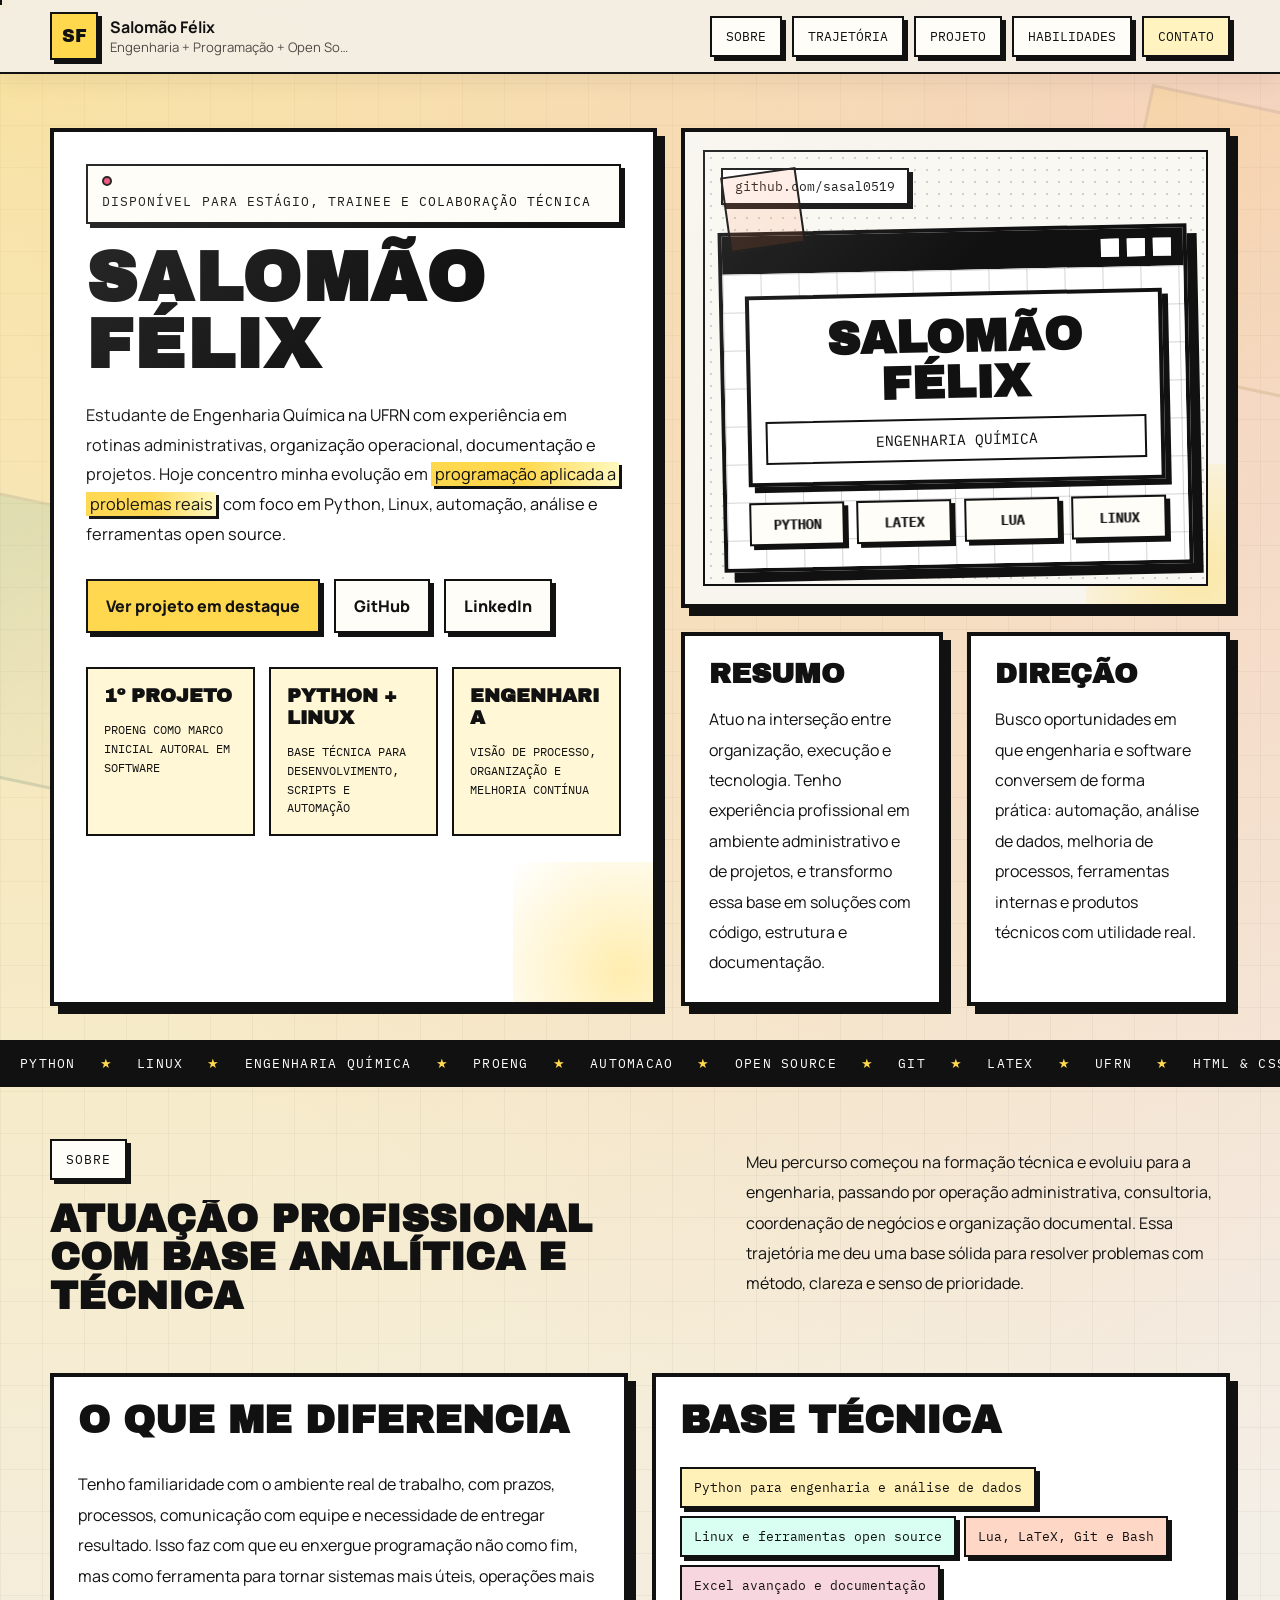
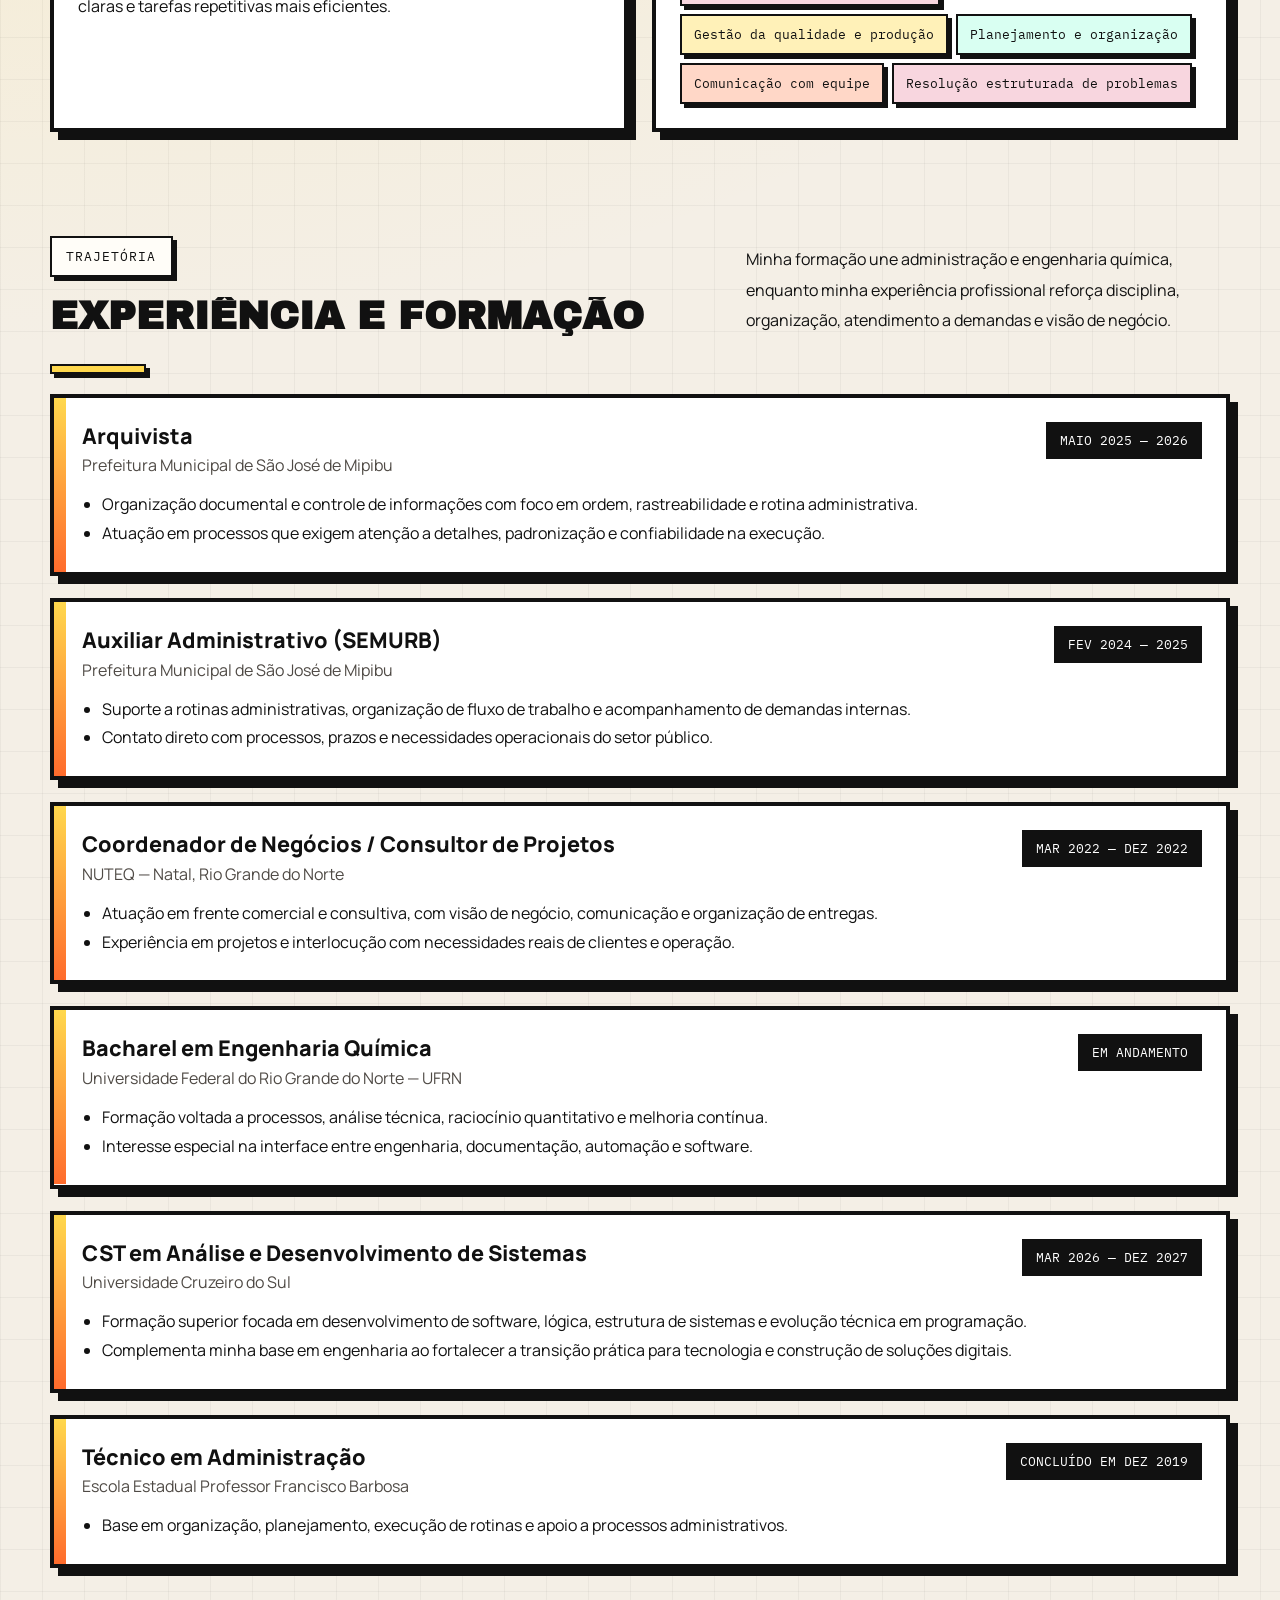
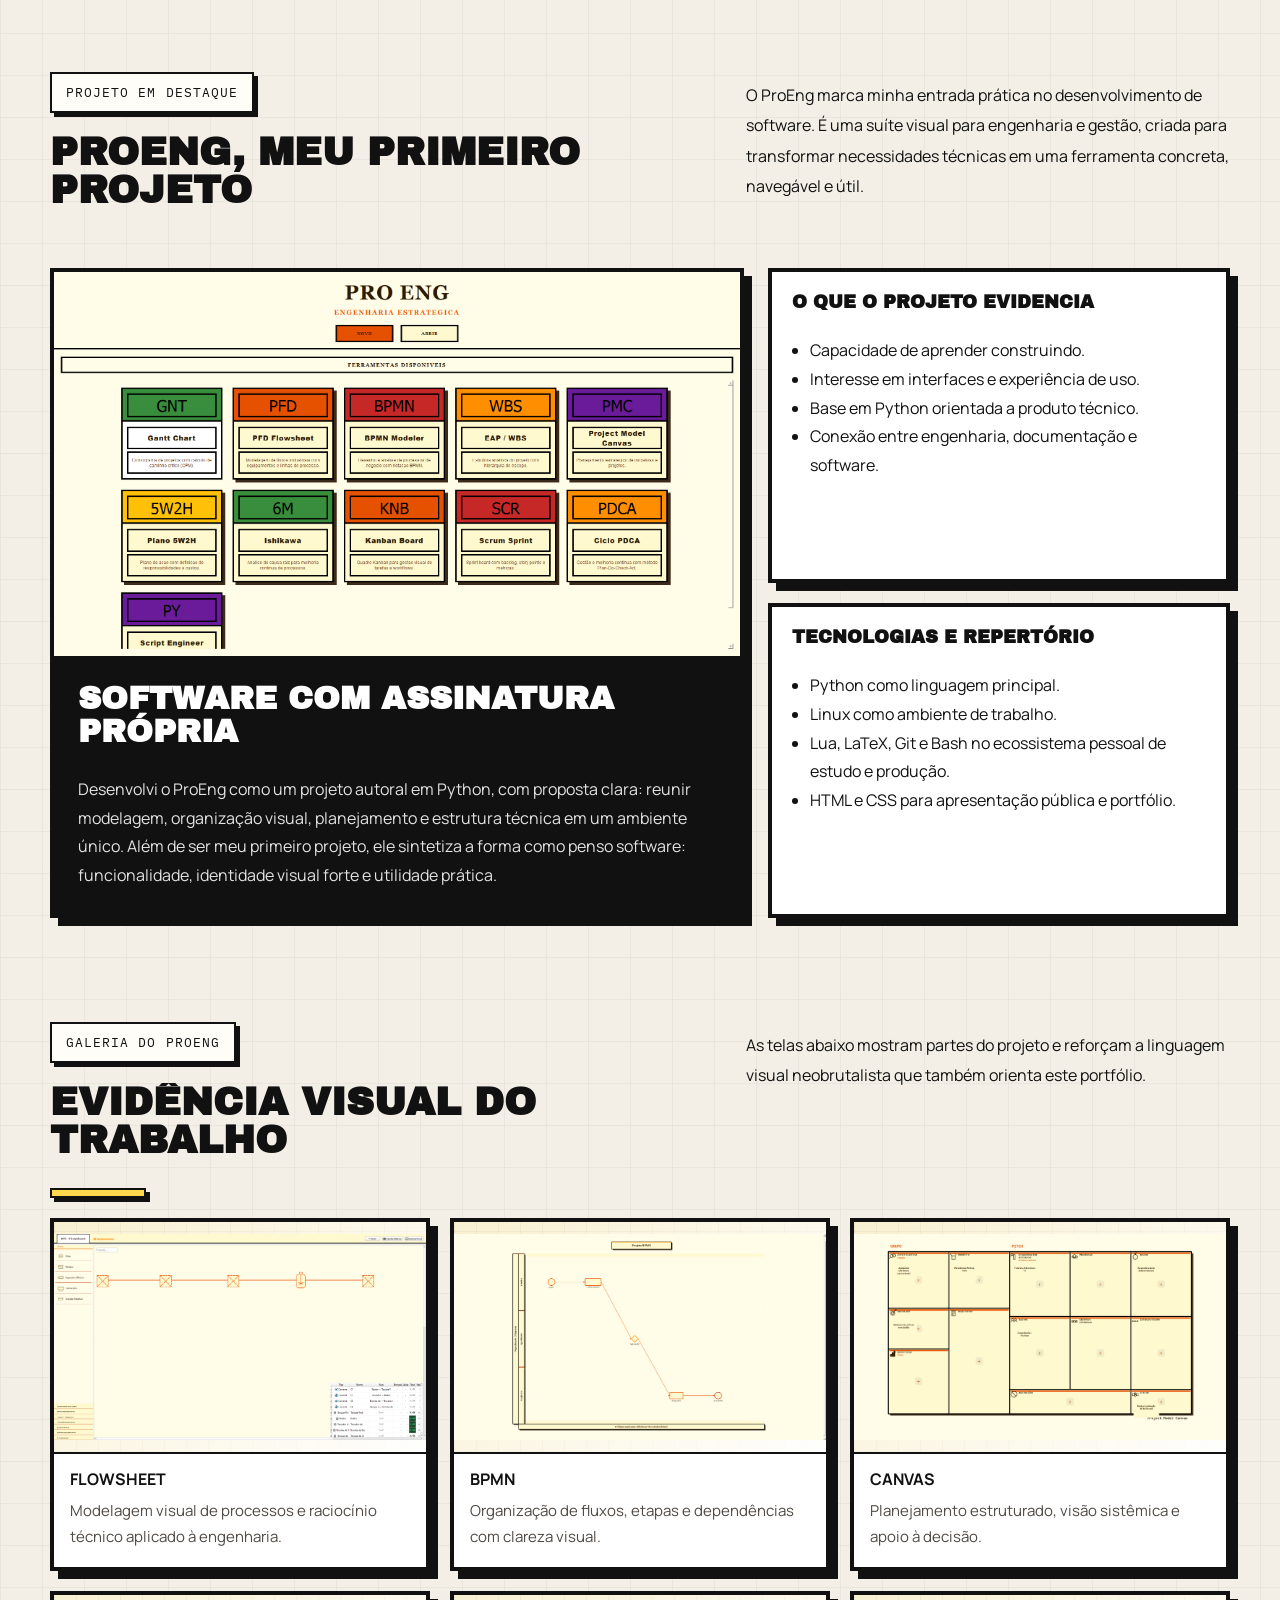
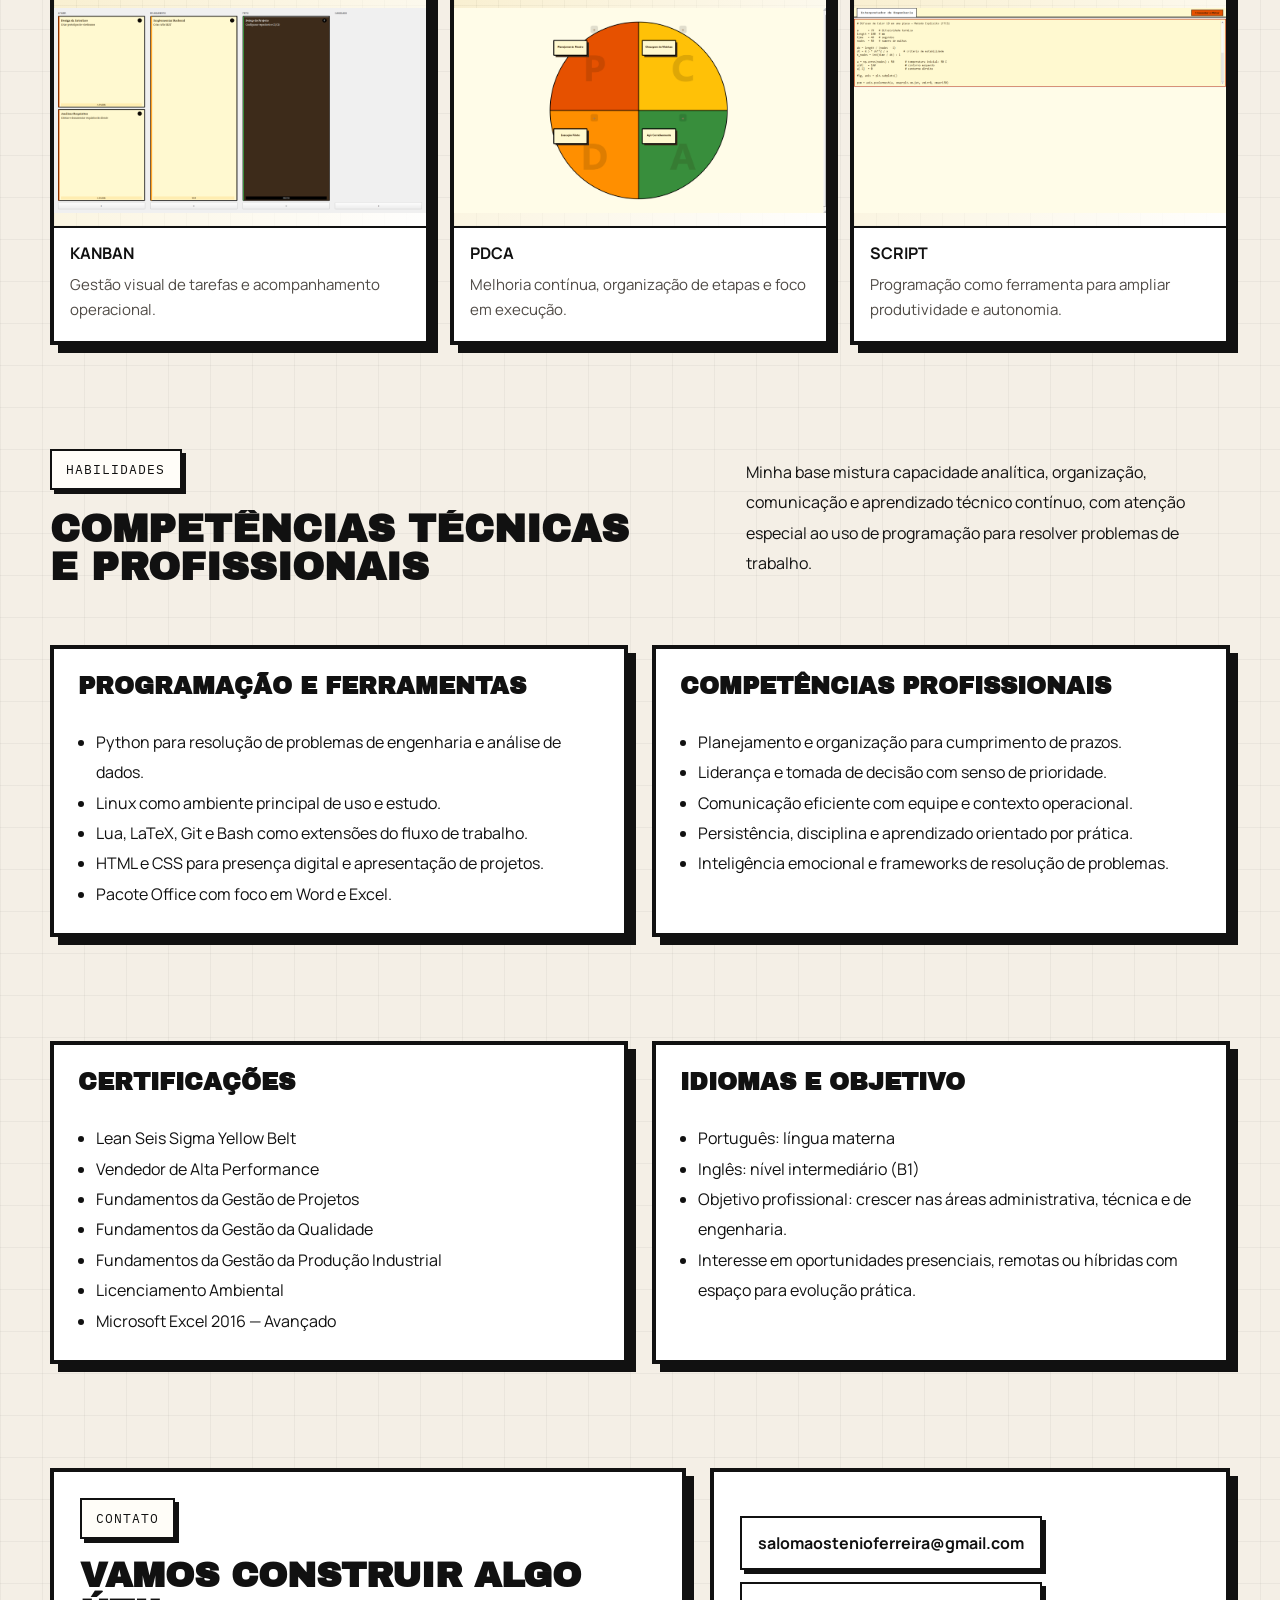
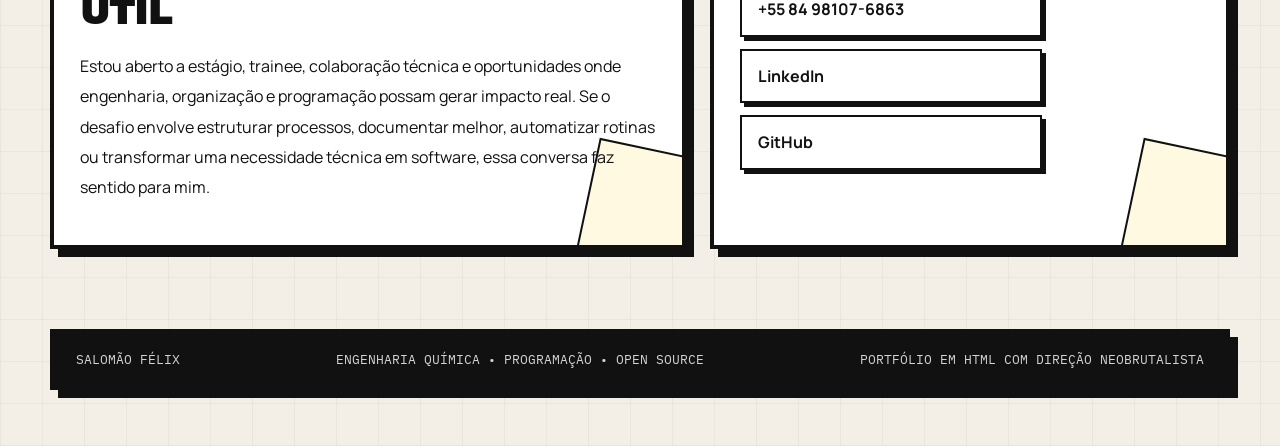
==== index.html @ 6c3352b0 "modularização" ====
<!DOCTYPE html>
<html lang="pt-BR">
<head>
<meta charset="UTF-8">
<meta name="viewport" content="width=device-width, initial-scale=1.0">
<meta name="description" content="Portfólio pessoal de Salomão Félix, estudante de Engenharia Química com atuação em rotinas administrativas, projetos e desenvolvimento de software com foco em Python, Linux, automação e ProEng.">
<meta name="theme-color" content="#f4efe6">
<meta property="og:title" content="Salomão Félix | Portfólio">
<meta property="og:description" content="Engenharia, operação, documentação e programação aplicadas a problemas reais.">
<meta property="og:type" content="website">
<meta property="og:locale" content="pt_BR">
<meta property="og:image" content="assets/images/welcome_solar.png">
<title>Salomão Félix | Portfólio</title>
<link rel="preconnect" href="https://fonts.googleapis.com">
<link rel="preconnect" href="https://fonts.gstatic.com" crossorigin>
<link href="https://fonts.googleapis.com/css2?family=Archivo+Black&family=IBM+Plex+Mono:wght@400;500;700&family=Manrope:wght@400;500;600;700;800&display=swap" rel="stylesheet">
<link rel="stylesheet" href="assets/css/styles.css">
</head>
<body>
<div id="scroll-progress" aria-hidden="true"></div>
<div id="cursor-spotlight" aria-hidden="true"></div>
<header class="topbar">
  <div class="container topbar-inner">
    <a class="brand" href="#topo">
      <div class="brand-mark">SF</div>
      <div class="brand-copy">
        <strong>Salomão Félix</strong>
        <span>Engenharia + Programação + Open Source</span>
      </div>
    </a>
    <nav class="nav" aria-label="Navegação principal">
      <a href="#sobre">Sobre</a>
      <a href="#trajetoria">Trajetória</a>
      <a href="#projeto">Projeto</a>
      <a href="#habilidades">Habilidades</a>
      <a href="#contato">Contato</a>
    </nav>
  </div>
</header>

<main id="topo">
  <section class="hero">
    <div class="container hero-grid">
      <div class="hero-card reveal">
        <div class="hero-kicker stamp"><span class="dot"></span>Disponível para estágio, trainee e colaboração técnica</div>
        <h1 class="hero-title">
          <span>Salomão</span>
          <span>Félix</span>
        </h1>
        <p class="hero-subtitle">
          Estudante de Engenharia Química na UFRN com experiência em rotinas administrativas, organização operacional,
          documentação e projetos. Hoje concentro minha evolução em <span class="hero-highlight">programação aplicada a problemas reais</span>,
          com foco em Python, Linux, automação, análise e ferramentas open source.
        </p>
        <div class="hero-actions">
          <a class="button primary" href="#projeto">Ver projeto em destaque</a>
          <a class="button secondary" href="https://github.com/sasal0519" target="_blank" rel="noreferrer">GitHub</a>
          <a class="button secondary" href="https://www.linkedin.com/in/salom%C3%A3o-f%C3%A9lix-b4b492191/" target="_blank" rel="noreferrer">LinkedIn</a>
        </div>
        <div class="hero-metrics">
          <div class="metric">
            <strong>1º projeto</strong>
            <span>ProEng como marco inicial autoral em software</span>
          </div>
          <div class="metric">
            <strong>Python + Linux</strong>
            <span>Base técnica para desenvolvimento, scripts e automação</span>
          </div>
          <div class="metric">
            <strong>Engenharia</strong>
            <span>Visão de processo, organização e melhoria contínua</span>
          </div>
        </div>
      </div>

      <aside class="hero-aside">
        <div class="banner-panel hero-card reveal">
          <div class="window-stack">
            <div class="window-label">github.com/sasal0519</div>
            <div class="window-main">
              <div class="window-bar" aria-hidden="true">
                <span></span>
                <span></span>
                <span></span>
              </div>
              <div class="window-grid">
                <div class="window-name">
                  <strong>Salomão Félix</strong>
                  <span>Engenharia Química</span>
                </div>
                <div class="skill-strip">
                  <div>Python</div>
                  <div>LaTeX</div>
                  <div>Lua</div>
                  <div>Linux</div>
                </div>
              </div>
            </div>
          </div>
        </div>

        <div class="mini-panels">
          <div class="panel reveal">
            <h2>Resumo</h2>
            <p>
              Atuo na interseção entre organização, execução e tecnologia. Tenho experiência profissional em ambiente
              administrativo e de projetos, e transformo essa base em soluções com código, estrutura e documentação.
            </p>
          </div>
          <div class="panel reveal">
            <h2>Direção</h2>
            <p>
              Busco oportunidades em que engenharia e software conversem de forma prática: automação, análise de dados,
              melhoria de processos, ferramentas internas e produtos técnicos com utilidade real.
            </p>
          </div>
        </div>
      </aside>
    </div>
  </section>

  <section class="section" id="sobre">
    <div class="container">
      <div class="section-head">
        <div class="reveal">
          <div class="stamp">Sobre</div>
          <h2 class="section-title">Atuação profissional com base analítica e técnica</h2>
        </div>
        <p class="reveal">
          Meu percurso começou na formação técnica e evoluiu para a engenharia, passando por operação administrativa,
          consultoria, coordenação de negócios e organização documental. Essa trajetória me deu uma base sólida para
          resolver problemas com método, clareza e senso de prioridade.
        </p>
      </div>
      <div class="split">
        <div class="panel reveal">
          <h2>O que me diferencia</h2>
          <p class="section-copy">
            Tenho familiaridade com o ambiente real de trabalho, com prazos, processos, comunicação com equipe e necessidade
            de entregar resultado. Isso faz com que eu enxergue programação não como fim, mas como ferramenta para tornar
            sistemas mais úteis, operações mais claras e tarefas repetitivas mais eficientes.
          </p>
        </div>
        <div class="panel reveal">
          <h2>Base técnica</h2>
          <div class="chip-row">
            <span class="chip">Python para engenharia e análise de dados</span>
            <span class="chip">Linux e ferramentas open source</span>
            <span class="chip">Lua, LaTeX, Git e Bash</span>
            <span class="chip">Excel avançado e documentação</span>
            <span class="chip">Gestão da qualidade e produção</span>
            <span class="chip">Planejamento e organização</span>
            <span class="chip">Comunicação com equipe</span>
            <span class="chip">Resolução estruturada de problemas</span>
          </div>
        </div>
      </div>
    </div>
  </section>

  <section class="section" id="trajetoria">
    <div class="container">
      <div class="section-head">
        <div class="reveal">
          <div class="stamp">Trajetória</div>
          <h2 class="section-title">Experiência e formação</h2>
        </div>
        <p class="reveal">
          Minha formação une administração e engenharia química, enquanto minha experiência profissional reforça disciplina,
          organização, atendimento a demandas e visão de negócio.
        </p>
      </div>

      <div class="timeline">
        <article class="timeline-item reveal">
          <div class="timeline-top">
            <div>
              <h3 class="timeline-role">Arquivista</h3>
              <p class="timeline-org">Prefeitura Municipal de São José de Mipibu</p>
            </div>
            <div class="timeline-date">Maio 2025 — 2026</div>
          </div>
          <ul>
            <li>Organização documental e controle de informações com foco em ordem, rastreabilidade e rotina administrativa.</li>
            <li>Atuação em processos que exigem atenção a detalhes, padronização e confiabilidade na execução.</li>
          </ul>
        </article>

        <article class="timeline-item reveal">
          <div class="timeline-top">
            <div>
              <h3 class="timeline-role">Auxiliar Administrativo (SEMURB)</h3>
              <p class="timeline-org">Prefeitura Municipal de São José de Mipibu</p>
            </div>
            <div class="timeline-date">Fev 2024 — 2025</div>
          </div>
          <ul>
            <li>Suporte a rotinas administrativas, organização de fluxo de trabalho e acompanhamento de demandas internas.</li>
            <li>Contato direto com processos, prazos e necessidades operacionais do setor público.</li>
          </ul>
        </article>

        <article class="timeline-item reveal">
          <div class="timeline-top">
            <div>
              <h3 class="timeline-role">Coordenador de Negócios / Consultor de Projetos</h3>
              <p class="timeline-org">NUTEQ — Natal, Rio Grande do Norte</p>
            </div>
            <div class="timeline-date">Mar 2022 — Dez 2022</div>
          </div>
          <ul>
            <li>Atuação em frente comercial e consultiva, com visão de negócio, comunicação e organização de entregas.</li>
            <li>Experiência em projetos e interlocução com necessidades reais de clientes e operação.</li>
          </ul>
        </article>

        <article class="timeline-item reveal">
          <div class="timeline-top">
            <div>
              <h3 class="timeline-role">Bacharel em Engenharia Química</h3>
              <p class="timeline-org">Universidade Federal do Rio Grande do Norte — UFRN</p>
            </div>
            <div class="timeline-date">Em andamento</div>
          </div>
          <ul>
            <li>Formação voltada a processos, análise técnica, raciocínio quantitativo e melhoria contínua.</li>
            <li>Interesse especial na interface entre engenharia, documentação, automação e software.</li>
          </ul>
        </article>

        <article class="timeline-item reveal">
          <div class="timeline-top">
            <div>
              <h3 class="timeline-role">CST em Análise e Desenvolvimento de Sistemas</h3>
              <p class="timeline-org">Universidade Cruzeiro do Sul</p>
            </div>
            <div class="timeline-date">Mar 2026 — Dez 2027</div>
          </div>
          <ul>
            <li>Formação superior focada em desenvolvimento de software, lógica, estrutura de sistemas e evolução técnica em programação.</li>
            <li>Complementa minha base em engenharia ao fortalecer a transição prática para tecnologia e construção de soluções digitais.</li>
          </ul>
        </article>

        <article class="timeline-item reveal">
          <div class="timeline-top">
            <div>
              <h3 class="timeline-role">Técnico em Administração</h3>
              <p class="timeline-org">Escola Estadual Professor Francisco Barbosa</p>
            </div>
            <div class="timeline-date">Concluído em Dez 2019</div>
          </div>
          <ul>
            <li>Base em organização, planejamento, execução de rotinas e apoio a processos administrativos.</li>
          </ul>
        </article>
      </div>
    </div>
  </section>

  <section class="section" id="projeto">
    <div class="container">
      <div class="section-head">
        <div class="reveal">
          <div class="stamp">Projeto em destaque</div>
          <h2 class="section-title">ProEng, meu primeiro projeto</h2>
        </div>
        <p class="reveal">
          O ProEng marca minha entrada prática no desenvolvimento de software. É uma suíte visual para engenharia e gestão,
          criada para transformar necessidades técnicas em uma ferramenta concreta, navegável e útil.
        </p>
      </div>

      <div class="project-grid">
        <article class="project-main reveal">
          <img src="assets/images/welcome_solar.png" alt="Tela inicial do ProEng com identidade visual neo-brutalista.">
          <div class="project-body">
            <h3>Software com assinatura própria</h3>
            <p>
              Desenvolvi o ProEng como um projeto autoral em Python, com proposta clara: reunir modelagem, organização visual,
              planejamento e estrutura técnica em um ambiente único. Além de ser meu primeiro projeto, ele sintetiza a forma
              como penso software: funcionalidade, identidade visual forte e utilidade prática.
            </p>
          </div>
        </article>

        <aside class="project-aside">
          <div class="project-note reveal">
            <h4>O que o projeto evidencia</h4>
            <ul>
              <li>Capacidade de aprender construindo.</li>
              <li>Interesse em interfaces e experiência de uso.</li>
              <li>Base em Python orientada a produto técnico.</li>
              <li>Conexão entre engenharia, documentação e software.</li>
            </ul>
          </div>
          <div class="project-note reveal">
            <h4>Tecnologias e repertório</h4>
            <ul>
              <li>Python como linguagem principal.</li>
              <li>Linux como ambiente de trabalho.</li>
              <li>Lua, LaTeX, Git e Bash no ecossistema pessoal de estudo e produção.</li>
              <li>HTML e CSS para apresentação pública e portfólio.</li>
            </ul>
          </div>
        </aside>
      </div>
    </div>
  </section>

  <section class="section">
    <div class="container">
      <div class="section-head">
        <div class="reveal">
          <div class="stamp">Galeria do ProEng</div>
          <h2 class="section-title">Evidência visual do trabalho</h2>
        </div>
        <p class="reveal">
          As telas abaixo mostram partes do projeto e reforçam a linguagem visual neobrutalista que também orienta este portfólio.
        </p>
      </div>

      <div class="gallery">
        <article class="gallery-card reveal">
          <img src="assets/images/flowsheet_solar.png" alt="Tela do módulo Flowsheet do ProEng.">
          <div class="gallery-copy">
            <strong>Flowsheet</strong>
            <span>Modelagem visual de processos e raciocínio técnico aplicado à engenharia.</span>
          </div>
        </article>
        <article class="gallery-card reveal">
          <img src="assets/images/bpmn_solar.png" alt="Tela do módulo BPMN do ProEng.">
          <div class="gallery-copy">
            <strong>BPMN</strong>
            <span>Organização de fluxos, etapas e dependências com clareza visual.</span>
          </div>
        </article>
        <article class="gallery-card reveal">
          <img src="assets/images/canvas_solar.png" alt="Tela do módulo Canvas do ProEng.">
          <div class="gallery-copy">
            <strong>Canvas</strong>
            <span>Planejamento estruturado, visão sistêmica e apoio à decisão.</span>
          </div>
        </article>
        <article class="gallery-card reveal">
          <img src="assets/images/kanban_solar.png" alt="Tela do módulo Kanban do ProEng.">
          <div class="gallery-copy">
            <strong>Kanban</strong>
            <span>Gestão visual de tarefas e acompanhamento operacional.</span>
          </div>
        </article>
        <article class="gallery-card reveal">
          <img src="assets/images/pdca_solar.png" alt="Tela do módulo PDCA do ProEng.">
          <div class="gallery-copy">
            <strong>PDCA</strong>
            <span>Melhoria contínua, organização de etapas e foco em execução.</span>
          </div>
        </article>
        <article class="gallery-card reveal">
          <img src="assets/images/script_solar.png" alt="Tela do módulo Script do ProEng.">
          <div class="gallery-copy">
            <strong>Script</strong>
            <span>Programação como ferramenta para ampliar produtividade e autonomia.</span>
          </div>
        </article>
      </div>
    </div>
  </section>

  <section class="section" id="habilidades">
    <div class="container">
      <div class="section-head">
        <div class="reveal">
          <div class="stamp">Habilidades</div>
          <h2 class="section-title">Competências técnicas e profissionais</h2>
        </div>
        <p class="reveal">
          Minha base mistura capacidade analítica, organização, comunicação e aprendizado técnico contínuo, com atenção especial
          ao uso de programação para resolver problemas de trabalho.
        </p>
      </div>

      <div class="split">
        <div class="list-card reveal">
          <h3>Programação e ferramentas</h3>
          <ul>
            <li>Python para resolução de problemas de engenharia e análise de dados.</li>
            <li>Linux como ambiente principal de uso e estudo.</li>
            <li>Lua, LaTeX, Git e Bash como extensões do fluxo de trabalho.</li>
            <li>HTML e CSS para presença digital e apresentação de projetos.</li>
            <li>Pacote Office com foco em Word e Excel.</li>
          </ul>
        </div>
        <div class="list-card reveal">
          <h3>Competências profissionais</h3>
          <ul>
            <li>Planejamento e organização para cumprimento de prazos.</li>
            <li>Liderança e tomada de decisão com senso de prioridade.</li>
            <li>Comunicação eficiente com equipe e contexto operacional.</li>
            <li>Persistência, disciplina e aprendizado orientado por prática.</li>
            <li>Inteligência emocional e frameworks de resolução de problemas.</li>
          </ul>
        </div>
      </div>
    </div>
  </section>

  <section class="section">
    <div class="container split">
      <div class="list-card reveal">
        <h3>Certificações</h3>
        <ul>
          <li>Lean Seis Sigma Yellow Belt</li>
          <li>Vendedor de Alta Performance</li>
          <li>Fundamentos da Gestão de Projetos</li>
          <li>Fundamentos da Gestão da Qualidade</li>
          <li>Fundamentos da Gestão da Produção Industrial</li>
          <li>Licenciamento Ambiental</li>
          <li>Microsoft Excel 2016 — Avançado</li>
        </ul>
      </div>
      <div class="list-card reveal">
        <h3>Idiomas e objetivo</h3>
        <ul>
          <li>Português: língua materna</li>
          <li>Inglês: nível intermediário (B1)</li>
          <li>Objetivo profissional: crescer nas áreas administrativa, técnica e de engenharia.</li>
          <li>Interesse em oportunidades presenciais, remotas ou híbridas com espaço para evolução prática.</li>
        </ul>
      </div>
    </div>
  </section>

  <section class="section" id="contato">
    <div class="container contact-grid">
      <div class="contact-card reveal">
        <div class="stamp">Contato</div>
        <h2 class="section-title">Vamos construir algo útil</h2>
        <p>
          Estou aberto a estágio, trainee, colaboração técnica e oportunidades onde engenharia, organização e programação
          possam gerar impacto real. Se o desafio envolve estruturar processos, documentar melhor, automatizar rotinas
          ou transformar uma necessidade técnica em software, essa conversa faz sentido para mim.
        </p>
      </div>
      <div class="contact-card reveal">
        <div class="contact-links">
          <a href="mailto:salomaostenioferreira@gmail.com">salomaostenioferreira@gmail.com</a>
          <div>+55 84 98107-6863</div>
          <a href="https://www.linkedin.com/in/salom%C3%A3o-f%C3%A9lix-b4b492191/" target="_blank" rel="noreferrer">LinkedIn</a>
          <a href="https://github.com/sasal0519" target="_blank" rel="noreferrer">GitHub</a>
        </div>
      </div>
    </div>
  </section>
</main>

<footer class="footer">
  <div class="container">
    <div class="footer-box">
      <span>Salomão Félix</span>
      <span>Engenharia Química • Programação • Open Source</span>
      <span>Portfólio em HTML com direção neobrutalista</span>
    </div>
  </div>
</footer>
<script src="assets/js/main.js"></script>
</body>
</html>
---- assets/css/styles.css ----
:root{
  --bg:#f4efe6;
  --paper:#fffdf8;
  --ink:#111111;
  --muted:#4f4a45;
  --line:#111111;
  --accent:#ffd84d;
  --accent-2:#ff6b2c;
  --accent-3:#2a9d8f;
  --accent-4:#ef476f;
  --card:#ffffff;
  --shadow:8px 8px 0 #111111;
  --shadow-soft:4px 4px 0 #111111;
  --border:4px solid #111111;
  --border-thin:2px solid #111111;
  --radius:0;
  --max:1180px;
  --section-space:52px;
  --ease:cubic-bezier(.22,1,.36,1);
  --lift:-8px;
}

*,
*::before,
*::after{box-sizing:border-box}

html{scroll-behavior:smooth}

body{
  margin:0;
  font-family:"Manrope",sans-serif;
  color:var(--ink);
  background:
    radial-gradient(circle at top left, rgba(255,216,77,.42), transparent 28%),
    radial-gradient(circle at top right, rgba(239,71,111,.18), transparent 22%),
    repeating-linear-gradient(0deg, rgba(17,17,17,.045) 0 1px, transparent 1px 42px),
    repeating-linear-gradient(90deg, rgba(17,17,17,.045) 0 1px, transparent 1px 42px),
    var(--bg);
  overflow-x:hidden;
  position:relative;
}

body::before,
body::after{
  content:"";
  position:fixed;
  inset:auto;
  width:280px;
  height:280px;
  border:3px solid rgba(17,17,17,.08);
  pointer-events:none;
  z-index:0;
  transform:rotate(12deg);
}

body::before{
  top:110px;
  right:-120px;
  background:linear-gradient(135deg, rgba(255,216,77,.16), rgba(255,255,255,0));
}

body::after{
  bottom:120px;
  left:-120px;
  background:linear-gradient(135deg, rgba(42,157,143,.14), rgba(255,255,255,0));
}

::selection{
  background:var(--accent);
  color:var(--ink);
}

img{max-width:100%;display:block}
a{color:inherit}

.container{
  width:min(calc(100% - 32px), var(--max));
  margin:0 auto;
  position:relative;
  z-index:1;
}

.mono{
  font-family:"IBM Plex Mono",monospace;
}

.stamp{
  display:inline-flex;
  align-items:center;
  gap:10px;
  padding:10px 14px;
  border:var(--border-thin);
  background:var(--paper);
  box-shadow:var(--shadow-soft);
  font-family:"IBM Plex Mono",monospace;
  font-size:.82rem;
  text-transform:uppercase;
  letter-spacing:.08em;
  transition:transform .28s var(--ease), box-shadow .28s var(--ease);
  max-width:100%;
}

.dot{
  width:10px;
  height:10px;
  border-radius:999px;
  background:var(--accent-4);
  border:2px solid var(--ink);
  animation:dotPulse 1.8s ease-in-out infinite;
}

.topbar{
  position:sticky;
  top:0;
  z-index:30;
  background:rgba(244,239,230,.92);
  backdrop-filter:blur(8px);
  border-bottom:var(--border-thin);
  box-shadow:0 8px 24px rgba(17,17,17,.06);
}

.topbar-inner{
  min-height:72px;
  display:flex;
  align-items:center;
  justify-content:space-between;
  gap:16px;
}

.brand{
  display:flex;
  align-items:center;
  gap:12px;
  text-decoration:none;
  transition:transform .28s var(--ease);
  flex-shrink:0;
}

.brand-mark{
  width:48px;
  height:48px;
  display:grid;
  place-items:center;
  border:var(--border-thin);
  background:var(--accent);
  box-shadow:var(--shadow-soft);
  font-family:"Archivo Black",sans-serif;
  font-size:1.1rem;
  transition:transform .28s var(--ease), box-shadow .28s var(--ease);
  animation:brandSpin .9s cubic-bezier(.22,1,.36,1) .2s both;
}

.brand-copy{
  min-width:0;
}

.brand-copy strong{
  display:block;
  font-size:1rem;
  white-space:nowrap;
}

.brand-copy span{
  display:block;
  font-size:.82rem;
  color:var(--muted);
  white-space:nowrap;
  overflow:hidden;
  text-overflow:ellipsis;
  max-width:30ch;
}

.nav{
  display:flex;
  flex-wrap:wrap;
  gap:10px;
  justify-content:flex-end;
  align-items:center;
}

.nav a{
  text-decoration:none;
  padding:10px 14px;
  border:var(--border-thin);
  background:var(--paper);
  box-shadow:var(--shadow-soft);
  font-family:"IBM Plex Mono",monospace;
  font-size:.8rem;
  text-transform:uppercase;
  transition:transform .24s var(--ease), background .24s var(--ease), box-shadow .24s var(--ease);
  white-space:nowrap;
}

.hero{
  padding:54px 0 34px;
}

.hero-grid{
  display:grid;
  grid-template-columns:1.05fr .95fr;
  gap:24px;
  align-items:stretch;
}

.hero-grid > *,
.hero-actions > *,
.hero-metrics > *,
.topbar-inner > *,
.timeline-top > *,
.section-head > *{
  min-width:0;
}

.hero-card,
.panel,
.timeline-item,
.gallery-card,
.contact-card,
.project-note,
.list-card,
.project-main{
  border:var(--border);
  background:var(--card);
  box-shadow:var(--shadow);
  transition:transform .32s var(--ease), box-shadow .32s var(--ease), background .32s var(--ease);
}

.panel,
.gallery-card,
.project-note,
.list-card,
.contact-card,
.project-main{
  position:relative;
  isolation:isolate;
}

.panel::before,
.gallery-card::before,
.project-note::before,
.list-card::before,
.contact-card::before,
.project-main::before{
  content:"";
  position:absolute;
  inset:0;
  background:radial-gradient(circle at var(--mx, 50%) var(--my, 50%), rgba(255,216,77,.18), transparent 38%);
  opacity:0;
  transition:opacity .28s var(--ease);
  pointer-events:none;
  z-index:0;
}

.panel > *,
.gallery-card > *,
.project-note > *,
.list-card > *,
.contact-card > *,
.project-main > *{
  position:relative;
  z-index:1;
}

.hero-card{
  padding:32px;
  position:relative;
  overflow:hidden;
}

.hero-card::before{
  content:"";
  position:absolute;
  inset:auto -80px -80px auto;
  width:220px;
  height:220px;
  background:radial-gradient(circle, rgba(255,216,77,.45), rgba(255,216,77,0));
  pointer-events:none;
}

.hero-card::after{
  content:"";
  position:absolute;
  inset:0;
  background:linear-gradient(135deg, rgba(255,255,255,.12), transparent 42%);
  pointer-events:none;
}

.hero-kicker{
  margin-bottom:20px;
  max-width:min(100%, 44rem);
  flex-wrap:wrap;
  row-gap:6px;
  line-height:1.5;
  align-items:center;
  white-space:normal;
}

.hero-title{
  margin:0;
  font-family:"Archivo Black",sans-serif;
  font-size:clamp(2.6rem, 5.5vw, 5.2rem);
  line-height:.96;
  letter-spacing:.02em;
  text-transform:uppercase;
  max-width:min(100%, 10ch);
  text-wrap:balance;
}

.hero-title span{
  display:block;
}

.hero-subtitle{
  margin:22px 0 0;
  max-width:54ch;
  font-size:1.02rem;
  line-height:1.82;
  text-wrap:pretty;
}

.hero-highlight{
  background:linear-gradient(90deg,var(--accent) 25%,#fff9c0 50%,var(--accent) 75%);
  background-size:200% auto;
  animation:shimmerSlide 2.8s linear infinite;
  padding:.05em .22em;
  box-shadow:3px 3px 0 var(--ink);
  -webkit-box-decoration-break:clone;
  box-decoration-break:clone;
}

.hero-actions{
  margin-top:30px;
  display:flex;
  flex-wrap:wrap;
  gap:14px;
  align-items:stretch;
  max-width:100%;
}

.button{
  text-decoration:none;
  padding:14px 18px;
  border:var(--border-thin);
  box-shadow:var(--shadow-soft);
  font-weight:800;
  display:inline-flex;
  align-items:center;
  justify-content:center;
  text-align:center;
  max-width:100%;
  overflow-wrap:anywhere;
  transition:transform .24s var(--ease), box-shadow .24s var(--ease), background .24s var(--ease);
}

.button.primary{background:var(--accent)}
.button.secondary{background:var(--paper)}

.hero-metrics{
  margin-top:34px;
  display:grid;
  grid-template-columns:repeat(auto-fit, minmax(165px, 1fr));
  gap:14px;
  align-items:stretch;
}

.metric{
  display:flex;
  flex-direction:column;
  gap:6px;
  min-height:80px;
  padding:16px;
  border:var(--border-thin);
  background:#fff7d6;
  min-width:0;
  overflow:hidden;
  transition:transform .24s var(--ease), background .24s var(--ease), box-shadow .24s var(--ease);
}

.metric strong{
  display:block;
  font-family:"Archivo Black",sans-serif;
  font-size:clamp(.9rem, 1.5vw, 1.25rem);
  line-height:1.15;
  text-transform:uppercase;
  overflow-wrap:anywhere;
  word-break:break-word;
  hyphens:auto;
}

.metric span{
  display:block;
  margin-top:8px;
  font-size:clamp(.68rem, 1vw, .75rem);
  line-height:1.55;
  text-transform:uppercase;
  font-family:"IBM Plex Mono",monospace;
  text-wrap:pretty;
  overflow-wrap:anywhere;
  word-break:break-word;
}

.hero-aside{
  display:grid;
  gap:24px;
}

.banner-panel{
  padding:18px;
  background:#f8f5ee;
}

.window-stack{
  position:relative;
  min-height:100%;
  padding:16px;
  border:var(--border-thin);
  background:
    radial-gradient(circle, rgba(17,17,17,.18) 1.4px, transparent 1.5px) 0 0/12px 12px,
    #faf8f2;
  overflow:hidden;
}

.window-stack::after{
  content:"";
  position:absolute;
  inset:20px auto auto 20px;
  width:76px;
  height:76px;
  background:rgba(255,107,44,.12);
  border:var(--border-thin);
  transform:rotate(-8deg);
  animation:floatCard 5.5s ease-in-out infinite;
}

.window-label{
  display:inline-block;
  margin-bottom:18px;
  padding:8px 12px;
  border:var(--border-thin);
  background:#fff;
  box-shadow:var(--shadow-soft);
  font-family:"IBM Plex Mono",monospace;
  font-size:.82rem;
  max-width:100%;
  overflow:hidden;
  text-overflow:ellipsis;
  white-space:nowrap;
}

.window-main{
  position:relative;
  margin-left:auto;
  width:min(100%, 540px);
  border:var(--border);
  background:#fff;
  box-shadow:10px 10px 0 #111;
  transform:rotate(-1.2deg);
  animation:floatPanel 6s ease-in-out infinite;
}

.window-bar{
  display:flex;
  justify-content:flex-end;
  gap:8px;
  padding:10px 12px;
  background:#111;
}

.window-bar span{
  width:18px;
  height:18px;
  border:2px solid #fff;
  background:#fff;
}

.window-grid{
  padding:22px;
  min-height:230px;
  display:grid;
  gap:16px;
  background:
    linear-gradient(to right, rgba(17,17,17,.18) 1px, transparent 1px) 0 0/38px 38px,
    linear-gradient(to bottom, rgba(17,17,17,.18) 1px, transparent 1px) 0 0/38px 38px,
    #fff;
}

.window-name{
  border:var(--border);
  padding:18px 14px;
  background:#fff;
  text-align:center;
  box-shadow:6px 6px 0 #111;
  transform:translateY(0);
}

.window-name strong{
  display:block;
  font-family:"Archivo Black",sans-serif;
  font-size:clamp(1.6rem, 3.6vw, 3.3rem);
  line-height:1;
  text-transform:uppercase;
  overflow-wrap:break-word;
  hyphens:auto;
  word-break:break-word;
}

.window-name span{
  display:block;
  margin-top:12px;
  border:var(--border-thin);
  padding:10px;
  font-family:"IBM Plex Mono",monospace;
  font-size:clamp(.72rem, 1.5vw, .92rem);
  text-transform:uppercase;
  word-break:break-word;
}

.skill-strip{
  display:grid;
  grid-template-columns:repeat(4, 1fr);
  gap:12px;
}

.skill-strip div{
  padding:10px 6px;
  text-align:center;
  border:var(--border-thin);
  background:var(--paper);
  box-shadow:var(--shadow-soft);
  font-family:"IBM Plex Mono",monospace;
  font-size:clamp(.68rem, 1.4vw, .9rem);
  font-weight:700;
  text-transform:uppercase;
  transition:transform .24s var(--ease), background .24s var(--ease);
  overflow:hidden;
  text-overflow:ellipsis;
  white-space:nowrap;
}

.mini-panels{
  display:grid;
  grid-template-columns:1fr 1fr;
  gap:24px;
}

.panel{
  padding:24px;
  display:flex;
  flex-direction:column;
  align-items:flex-start;
}

.panel h2,
.section-title{
  margin:0 0 24px;
  font-family:"Archivo Black",sans-serif;
  font-size:clamp(1.7rem, 3vw, 2.6rem);
  text-transform:uppercase;
  line-height:1;
  overflow-wrap:break-word;
  hyphens:auto;
  word-break:break-word;
}

.panel p,
.section-copy{
  margin:0;
  line-height:1.9;
  font-size:1rem;
}

.chip-row{
  display:flex;
  flex-wrap:wrap;
  gap:8px;
  margin-top:4px;
}

.chip{
  display:inline-flex;
  align-items:center;
  padding:10px 12px;
  border:var(--border-thin);
  box-shadow:var(--shadow-soft);
  font-family:"IBM Plex Mono",monospace;
  font-size:.82rem;
  background:#fff;
  transition:transform .22s var(--ease), box-shadow .22s var(--ease);
}

.chip:nth-child(4n+1){background:#fff1b8}
.chip:nth-child(4n+2){background:#d9fff2}
.chip:nth-child(4n+3){background:#ffd7c7}
.chip:nth-child(4n+4){background:#f8d6df}

.section{
  padding:var(--section-space) 0;
  position:relative;
}

.section-head{
  display:flex;
  justify-content:space-between;
  align-items:flex-start;
  gap:92px;
  margin-bottom:34px;
}

.section-head > div{
  flex:1 1 540px;
  display:flex;
  flex-direction:column;
  align-items:flex-start;
  gap:18px;
}

.section-head p{
  flex:1 1 420px;
  max-width:60ch;
  margin:0;
  line-height:1.9;
  padding-top:8px;
}

.section:nth-of-type(odd) .section-head{
  position:relative;
}

.section:nth-of-type(odd) .section-head::after{
  content:"";
  position:absolute;
  left:0;
  bottom:-14px;
  width:96px;
  height:10px;
  background:var(--accent);
  border:var(--border-thin);
  box-shadow:var(--shadow-soft);
}

.timeline{
  display:grid;
  gap:22px;
}

.timeline-item{
  padding:24px;
  padding-left:28px;
  position:relative;
  overflow:hidden;
}

.timeline-item::before{
  content:"";
  position:absolute;
  inset:0 auto 0 0;
  width:12px;
  background:linear-gradient(180deg, var(--accent), var(--accent-2));
  transform:scaleY(0);
  transform-origin:top center;
}

.timeline-top{
  display:flex;
  justify-content:space-between;
  gap:12px;
  align-items:flex-start;
  flex-wrap:wrap;
}

.timeline-top > div:first-child{
  flex:1 1 0;
  min-width:0;
}

.timeline-role{
  margin:0;
  font-size:1.35rem;
  font-weight:800;
  overflow-wrap:break-word;
  word-break:break-word;
  line-height:1.25;
}

.timeline-org{
  margin:.35rem 0 0;
  font-size:1rem;
  color:var(--muted);
}

.timeline-date{
  padding:8px 12px;
  border:var(--border-thin);
  background:#111;
  color:#fff;
  font-family:"IBM Plex Mono",monospace;
  font-size:.82rem;
  text-transform:uppercase;
  flex-shrink:0;
  white-space:nowrap;
  align-self:flex-start;
}

.timeline-item ul{
  margin:14px 0 0;
  padding-left:20px;
  line-height:1.8;
}

.project-grid{
  display:grid;
  grid-template-columns:1.2fr .8fr;
  gap:24px;
}

.project-main{
  border:var(--border);
  background:#111;
  color:#fff;
  box-shadow:var(--shadow);
  overflow:hidden;
  position:relative;
}

.project-main img{
  width:100%;
  aspect-ratio:16/9;
  object-fit:cover;
  border-bottom:var(--border-thin);
  transition:transform .6s var(--ease), filter .6s var(--ease);
}

.project-body{
  padding:24px;
  position:relative;
  display:flex;
  flex-direction:column;
  align-items:flex-start;
}

.project-body h3{
  margin:0 0 20px;
  font-family:"Archivo Black",sans-serif;
  font-size:clamp(1.4rem, 3.5vw, 2rem);
  text-transform:uppercase;
  overflow-wrap:break-word;
  hyphens:auto;
  line-height:1.05;
}

.project-body p{
  margin:0;
  line-height:1.8;
  color:rgba(255,255,255,.88);
}

.project-aside{
  display:grid;
  gap:20px;
}

.project-note{
  padding:20px;
  display:flex;
  flex-direction:column;
  align-items:flex-start;
}

.project-note h4{
  margin:0 0 18px;
  font-size:1.12rem;
  font-weight:800;
  font-family:"Archivo Black",sans-serif;
  text-transform:uppercase;
}

.project-note ul{
  margin:0;
  padding-left:18px;
  line-height:1.8;
}

.gallery{
  display:grid;
  grid-template-columns:repeat(3, 1fr);
  gap:20px;
}

.gallery-card{
  overflow:hidden;
  transform:translateY(44px) scale(.95);
  transition:opacity .7s var(--ease), transform .7s var(--ease), box-shadow .32s var(--ease);
}

.gallery-card.is-visible{
  opacity:1;
  transform:translateY(0) scale(1);
}

.gallery-card img{
  width:100%;
  aspect-ratio:16/10;
  object-fit:contain;
  object-position:center;
  background:
    linear-gradient(135deg, rgba(255,216,77,.18), rgba(255,255,255,.92)),
    repeating-linear-gradient(0deg, rgba(17,17,17,.05) 0 1px, transparent 1px 22px),
    repeating-linear-gradient(90deg, rgba(17,17,17,.05) 0 1px, transparent 1px 22px),
    #f8f5ee;
  border-bottom:var(--border-thin);
  transition:transform .6s var(--ease), filter .6s var(--ease);
}

.gallery-copy{
  padding:14px 16px 18px;
}

.gallery-copy strong{
  display:block;
  font-size:1rem;
  text-transform:uppercase;
}

.gallery-copy span{
  display:block;
  margin-top:8px;
  color:var(--muted);
  line-height:1.7;
  font-size:.94rem;
  overflow-wrap:break-word;
  word-break:break-word;
}

.split{
  display:grid;
  grid-template-columns:1fr 1fr;
  gap:24px;
}

.list-card{
  padding:24px;
  display:flex;
  flex-direction:column;
  align-items:flex-start;
}

.list-card h3{
  margin:0 0 22px;
  font-family:"Archivo Black",sans-serif;
  font-size:1.5rem;
  text-transform:uppercase;
}

.list-card ul{
  margin:0;
  padding-left:18px;
  line-height:1.9;
}

.contact-grid{
  display:grid;
  grid-template-columns:1.1fr .9fr;
  gap:24px;
}

.contact-card{
  padding:26px;
  position:relative;
  overflow:hidden;
  display:flex;
  flex-direction:column;
  align-items:flex-start;
}

.contact-card p{
  line-height:1.9;
}

.contact-card .stamp{
  margin-bottom:18px;
}

.section-head .stamp{
  margin-bottom:2px;
}

.panel .stamp,
.project-body .stamp,
.project-note .stamp,
.list-card .stamp,
.contact-card .stamp{
  margin-bottom:18px;
}

.panel h2 + p,
.panel h2 + .section-copy,
.project-body h3 + p,
.project-note h4 + ul,
.list-card h3 + ul,
.contact-card .section-title + p{
  margin-top:6px;
}

.contact-card::after{
  content:"";
  position:absolute;
  right:-24px;
  bottom:-24px;
  width:120px;
  height:120px;
  border:var(--border-thin);
  background:rgba(255,216,77,.16);
  transform:rotate(12deg);
}

.contact-links{
  display:grid;
  gap:12px;
  margin-top:18px;
}

.contact-links a,
.contact-links div{
  text-decoration:none;
  padding:14px 16px;
  border:var(--border-thin);
  background:#fff;
  box-shadow:var(--shadow-soft);
  font-weight:700;
  transition:transform .24s var(--ease), box-shadow .24s var(--ease), background .28s var(--ease), color .28s var(--ease);
  position:relative;
  overflow:hidden;
  word-break:break-all;
  overflow-wrap:anywhere;
  hyphens:auto;
  font-size:clamp(.82rem, 1.4vw, 1rem);
  line-height:1.4;
}

.footer{
  padding:28px 0 56px;
}

.footer-box{
  border:var(--border);
  box-shadow:var(--shadow);
  background:#111;
  color:#fff;
  padding:18px 22px;
  display:flex;
  justify-content:space-between;
  gap:18px;
  flex-wrap:wrap;
  animation:footerGlow 5s ease-in-out infinite;
}

.footer-box span{
  font-family:"IBM Plex Mono",monospace;
  text-transform:uppercase;
  font-size:.82rem;
  color:rgba(255,255,255,.82);
}

.reveal{
  opacity:0;
  transform:translateY(34px);
  transition:opacity .8s var(--ease), transform .8s var(--ease);
}

.reveal.is-visible{
  opacity:1;
  transform:translateY(0);
}

.hero-card.reveal,
.banner-panel.reveal{
  transform:translateY(40px) scale(.985);
}

.hero-card.reveal.is-visible,
.banner-panel.reveal.is-visible{
  transform:translateY(0) scale(1);
}

.reveal-left{
  opacity:0;
  transform:translateX(-44px);
  transition:opacity .8s var(--ease), transform .8s var(--ease);
}

.reveal-left.is-visible{opacity:1;transform:translateX(0);}

.reveal-right{
  opacity:0;
  transform:translateX(44px);
  transition:opacity .8s var(--ease), transform .8s var(--ease);
}

.reveal-right.is-visible{opacity:1;transform:translateX(0);}

.stagger-list li{
  opacity:0;
  transform:translateY(18px);
  transition:opacity .55s var(--ease), transform .55s var(--ease);
}

.stagger-list.is-visible li{
  opacity:1;
  transform:translateY(0);
}

.brand:hover,
.stamp:hover,
.nav a:hover,
.button:hover,
.chip:hover,
.skill-strip div:hover,
.contact-links a:hover,
.contact-links div:hover{
  transform:translate(var(--lift), var(--lift));
}

.brand:hover .brand-mark,
.nav a:hover,
.button:hover,
.chip:hover,
.metric:hover,
.skill-strip div:hover,
.contact-links a:hover,
.contact-links div:hover{
  box-shadow:12px 12px 0 #111;
}

.nav a:hover{background:#fff4bf}
.button.primary:hover{background:#ffe37c}
.button.secondary:hover{background:#fff3df}

.panel:hover,
.timeline-item:hover,
.gallery-card:hover,
.contact-card:hover,
.project-note:hover,
.list-card:hover,
.project-main:hover{
  transform:translate(var(--lift), var(--lift));
  box-shadow:16px 16px 0 #111;
}

.panel:hover::before,
.gallery-card:hover::before,
.project-note:hover::before,
.list-card:hover::before,
.contact-card:hover::before,
.project-main:hover::before{
  opacity:1;
}

.metric:hover{
  transform:translate(-4px, -4px);
  box-shadow:10px 10px 0 #111;
}

.project-main:hover img,
.gallery-card:hover img{
  transform:scale(1.04);
  filter:saturate(1.06) contrast(1.02);
}

.chip:hover{
  transform:translate(var(--lift), var(--lift)) scale(1.04);
}

.contact-links a:hover,
.contact-links div:hover{
  background:var(--accent) !important;
  color:var(--ink) !important;
}

.stamp:hover .dot{animation:dotPulse .3s var(--ease) both, dotPulse 1.8s ease-in-out .3s infinite;}

#scroll-progress{
  position:fixed;
  top:0;
  left:0;
  height:5px;
  background:var(--accent);
  border-right:2px solid var(--ink);
  z-index:200;
  width:0%;
  transition:width .08s linear;
  box-shadow:0 0 8px rgba(255,216,77,.7);
}

#cursor-spotlight{
  position:fixed;
  pointer-events:none;
  width:380px;
  height:380px;
  border-radius:50%;
  background:radial-gradient(circle,rgba(255,216,77,.09),transparent 68%);
  transform:translate(-50%,-50%);
  z-index:0;
  transition:left .12s ease,top .12s ease;
}

.marquee-strip{
  border-top:var(--border-thin);
  border-bottom:var(--border-thin);
  background:var(--ink);
  padding:13px 0;
  overflow:hidden;
  position:relative;
  z-index:1;
}

.marquee-track{
  display:flex;
  width:max-content;
  animation:marqueeScroll 28s linear infinite;
  gap:0;
}

.marquee-track span{
  font-family:"IBM Plex Mono",monospace;
  font-size:.8rem;
  text-transform:uppercase;
  letter-spacing:.1em;
  color:#fff;
  padding:0 20px;
  white-space:nowrap;
}

.marquee-track span.sep{
  color:var(--accent);
  padding:0 4px;
}

.marquee-strip:hover .marquee-track{animation-play-state:paused;}

.skill-strip div{opacity:0;}
.skill-strip.skills-animated div{animation:skillBounce .55s var(--ease) both;}
.skill-strip.skills-animated div:nth-child(1){animation-delay:0ms}
.skill-strip.skills-animated div:nth-child(2){animation-delay:90ms}
.skill-strip.skills-animated div:nth-child(3){animation-delay:180ms}
.skill-strip.skills-animated div:nth-child(4){animation-delay:270ms}

.section-title.glitch-active{animation:glitchReveal .55s var(--ease) both;}
.metric.is-counted strong{animation:metricCountFlash .5s var(--ease) both;}
.timeline-item.is-visible::before{animation:barFill .7s var(--ease) .1s both;}

@keyframes floatPanel{
  0%,100%{transform:rotate(-1.2deg) translateY(0)}
  50%{transform:rotate(.2deg) translateY(-8px)}
}

@keyframes floatCard{
  0%,100%{transform:rotate(-8deg) translateY(0)}
  50%{transform:rotate(-4deg) translateY(-10px)}
}

@keyframes dotPulse{
  0%,100%{transform:scale(1);box-shadow:0 0 0 0 rgba(239,71,111,0);}
  50%{transform:scale(1.5);box-shadow:0 0 0 6px rgba(239,71,111,.25);}
}

@keyframes shimmerSlide{
  0%{background-position:-200% 0}
  100%{background-position:200% 0}
}

@keyframes brandSpin{
  0%{transform:rotate(-25deg) scale(.6);opacity:0}
  65%{transform:rotate(6deg) scale(1.1);opacity:1}
  100%{transform:rotate(0) scale(1);opacity:1}
}

@keyframes marqueeScroll{
  0%{transform:translateX(0)}
  100%{transform:translateX(-50%)}
}

@keyframes barFill{
  0%{transform:scaleY(0);}
  100%{transform:scaleY(1);}
}

@keyframes skillBounce{
  0%{transform:translateY(22px) scale(.8);opacity:0}
  65%{transform:translateY(-5px) scale(1.06);opacity:1}
  100%{transform:translateY(0) scale(1);opacity:1}
}

@keyframes glitchReveal{
  0%{clip-path:inset(90% 0 0 0);transform:skewX(-6deg);}
  25%{clip-path:inset(0 0 80% 0);transform:skewX(4deg);}
  50%{clip-path:inset(30% 0 30% 0);transform:skewX(-2deg);}
  75%{clip-path:inset(0 0 0 0);transform:skewX(1deg);}
  100%{clip-path:inset(0 0 0 0);transform:skewX(0);}
}

@keyframes metricCountFlash{
  0%{color:var(--accent-2);transform:scale(1.12)}
  100%{color:var(--ink);transform:scale(1)}
}

@keyframes footerGlow{
  0%,100%{box-shadow:8px 8px 0 #111}
  50%{box-shadow:8px 8px 0 #111,0 0 48px rgba(255,216,77,.22)}
}

@media (prefers-reduced-motion: reduce){
  html{scroll-behavior:auto}
  *,
  *::before,
  *::after{
    animation:none !important;
    transition:none !important;
  }

  .reveal{
    opacity:1;
    transform:none;
  }

  .stagger-list li{
    opacity:1;
    transform:none;
  }
}

@media (max-width: 1040px){
  .hero-grid,
  .project-grid,
  .split,
  .contact-grid,
  .mini-panels{
    grid-template-columns:1fr;
  }

  .gallery{
    grid-template-columns:repeat(2, 1fr);
  }

  .section-head{
    gap:52px;
  }

  .section-head p{
    padding-top:0;
  }
}

@media (max-width: 900px){
  .section-head{
    flex-direction:column;
    align-items:flex-start;
    gap:10px;
  }

  .section-head p{ max-width:100%; }

  .section:nth-of-type(odd) .section-head::after{
    bottom:-12px;
  }
}

@media (max-width: 860px) and (min-width: 641px){
  .nav a{ font-size:.72rem; padding:8px 10px; }
  .brand-copy span{ display:none; }
}

@media (max-width: 760px){
  .container{
    width:min(calc(100% - 18px), var(--max));
  }

  :root{
    --section-space:36px;
  }

  .topbar,
  .topbar-inner,
  .section-head,
  .timeline-top{
    align-items:start;
  }

  .topbar{
    position:static;
  }

  .topbar-inner{
    min-height:auto;
    padding:14px 0 12px;
    gap:12px;
  }

  .nav{
    justify-content:flex-start;
    flex-wrap:nowrap;
    overflow-x:auto;
    overflow-y:hidden;
    width:100%;
    padding-bottom:4px;
    scrollbar-width:none;
    -webkit-overflow-scrolling:touch;
  }

  .nav::-webkit-scrollbar{
    display:none;
  }

  .hero{
    padding-top:24px;
    padding-bottom:22px;
  }

  .hero-card{
    padding:20px;
  }

  .hero-title{
    font-size:clamp(2.15rem, 12vw, 3.5rem);
    max-width:100%;
    line-height:1;
  }

  .hero-subtitle{
    max-width:100%;
    font-size:.95rem;
    line-height:1.62;
  }

  .hero-kicker{
    font-size:.72rem;
    padding:9px 11px;
    letter-spacing:.03em;
  }

  .hero-actions{
    margin-top:22px;
    gap:10px;
    flex-direction:column;
  }

  .button{
    width:100%;
    padding:13px 14px;
    font-size:.92rem;
  }

  .hero-metrics{
    margin-top:24px;
  }

  .hero-card,
  .panel,
  .timeline-item,
  .project-note,
  .gallery-card,
  .contact-card,
  .footer-box{
    box-shadow:5px 5px 0 #111;
  }

  .hero-metrics,
  .skill-strip,
  .gallery{
    grid-template-columns:1fr;
  }

  .metric{
    min-height:auto;
    padding:14px;
  }

  .metric strong{
    font-size:1rem;
  }

  .metric span{
    font-size:.69rem;
  }

  .window-stack{
    padding:12px;
  }

  .window-label{
    margin-bottom:14px;
    padding:7px 10px;
    font-size:.74rem;
  }

  .window-main{
    width:100%;
    transform:none;
    animation:none;
  }

  .window-grid{
    min-height:auto;
    padding:16px;
    gap:12px;
  }

  .window-name strong{
    font-size:1.8rem;
  }

  .window-name span{
    font-size:.78rem;
    padding:8px;
  }

  .section-head{
    margin-bottom:24px;
  }

  .section-head > div{
    gap:8px;
  }

  .section-head p{
    line-height:1.68;
  }

  .panel,
  .project-note,
  .list-card,
  .contact-card,
  .project-body{
    padding:20px;
  }

  .project-grid,
  .split,
  .contact-grid,
  .mini-panels{
    gap:18px;
  }

  .project-aside,
  .timeline,
  .gallery{
    gap:16px;
  }

  .gallery-card img{
    aspect-ratio:4/3;
  }

  .gallery-copy{
    padding:13px 14px 16px;
  }

  .gallery-copy strong{
    font-size:.95rem;
  }

  .gallery-copy span{
    font-size:.89rem;
    line-height:1.5;
  }

  .contact-links{
    margin-top:0;
    gap:10px;
    width:100%;
  }

  .contact-links a,
  .contact-links div{
    padding:13px 14px;
  }

  .panel h2,
  .section-title,
  .list-card h3,
  .project-note h4,
  .project-body h3{
    margin-bottom:12px;
  }

  .panel p,
  .section-copy,
  .project-body p,
  .project-note ul,
  .list-card ul,
  .contact-card p{
    line-height:1.62;
  }

  .section-head::after{
    display:none;
  }

  body::before,
  body::after{
    display:none;
  }

  .footer-box{ align-items:flex-start; }
  .mini-panels{ grid-template-columns:1fr; }
}

@media (max-width: 640px){
  .brand-copy span{ display:none; }
  .topbar-inner{ padding:8px 0; min-height:60px; }
  .nav a{ padding:8px 10px; font-size:.72rem; }
}

@media (max-width: 520px){
  .brand{
    width:100%;
  }

  .brand-copy strong{
    font-size:.94rem;
  }

  .nav a{
    flex:0 0 auto;
    padding:8px 11px;
    font-size:.7rem;
  }

  .hero-title{
    font-size:clamp(1.95rem, 11.5vw, 3rem);
  }

  .hero-subtitle,
  .panel p,
  .section-copy,
  .contact-card p{
    font-size:.93rem;
    line-height:1.58;
  }

  .stamp{
    font-size:.72rem;
    letter-spacing:.025em;
  }

  .timeline-item{
    padding:18px 16px 18px 22px;
  }

  .timeline-role{
    font-size:1.08rem;
  }

  .timeline-org{
    font-size:.93rem;
  }

  .timeline-date{
    font-size:.72rem;
    padding:7px 10px;
  }

  .list-card h3,
  .project-body h3,
  .project-note h4,
  .contact-card .section-title{
    line-height:1.08;
  }
}

@media (max-width: 900px) and (min-width: 761px){
  .window-main{ width:min(100%, 380px); }
  .window-name strong{ font-size:clamp(1.4rem, 3vw, 2.4rem); }
}

.mini-panels .panel h2{
  font-size:clamp(1.3rem, 2.2vw, 1.8rem);
  margin-bottom:10px;
}

.contact-card .section-title{
  font-size:clamp(1.5rem, 2.8vw, 2.2rem);
  margin-bottom:14px;
  line-height:1.05;
}
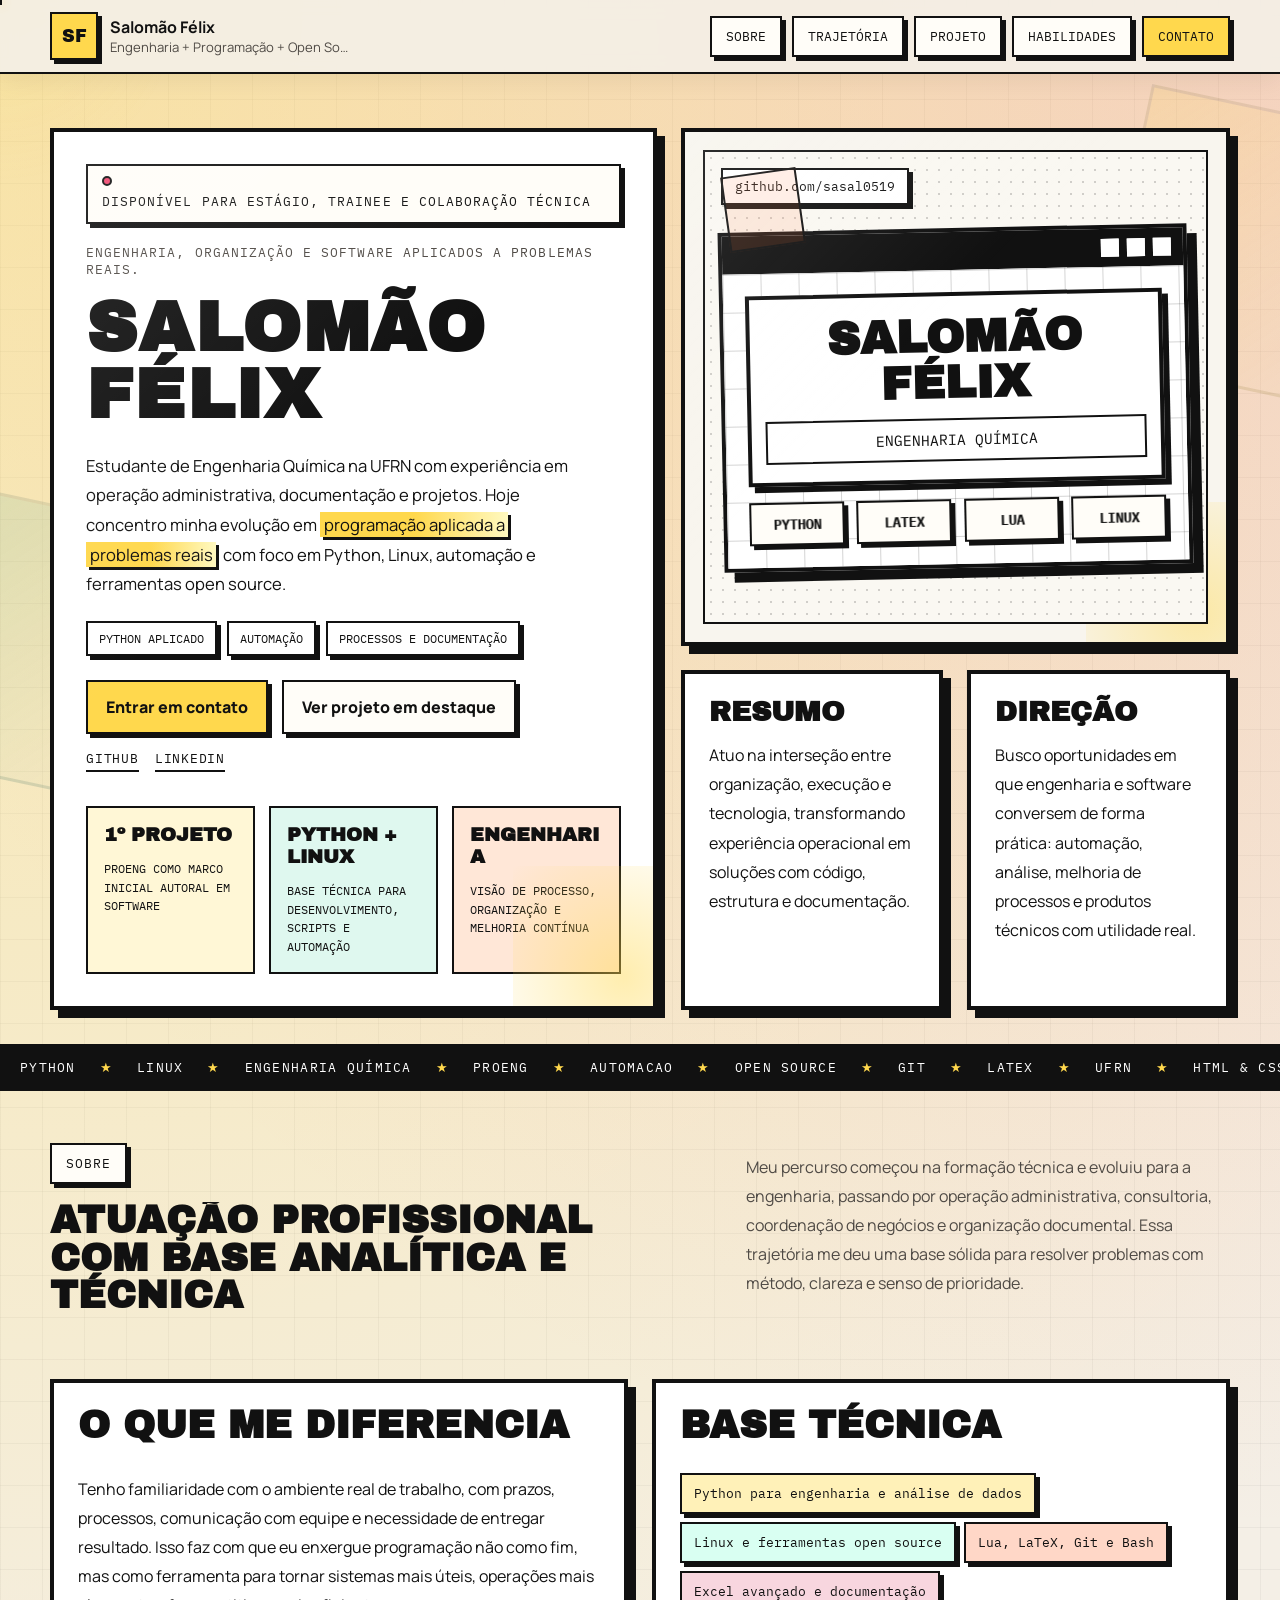
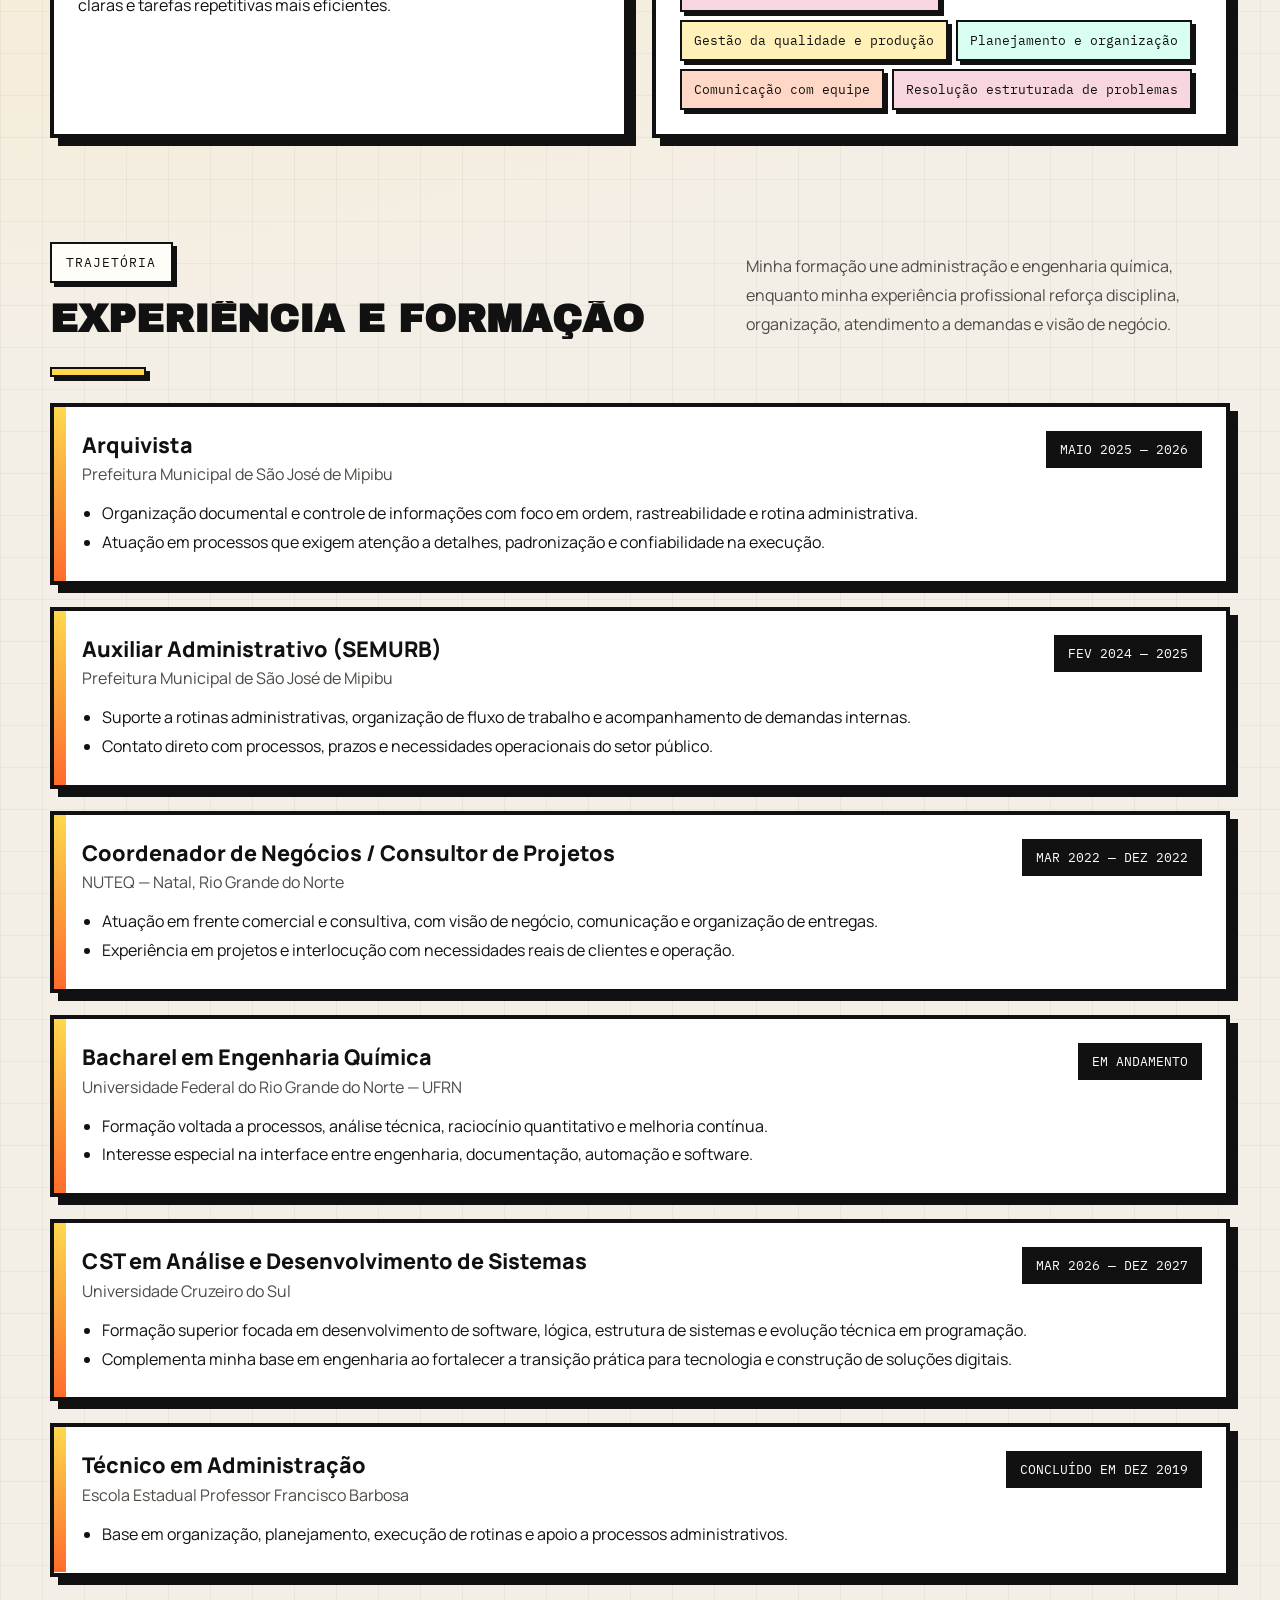
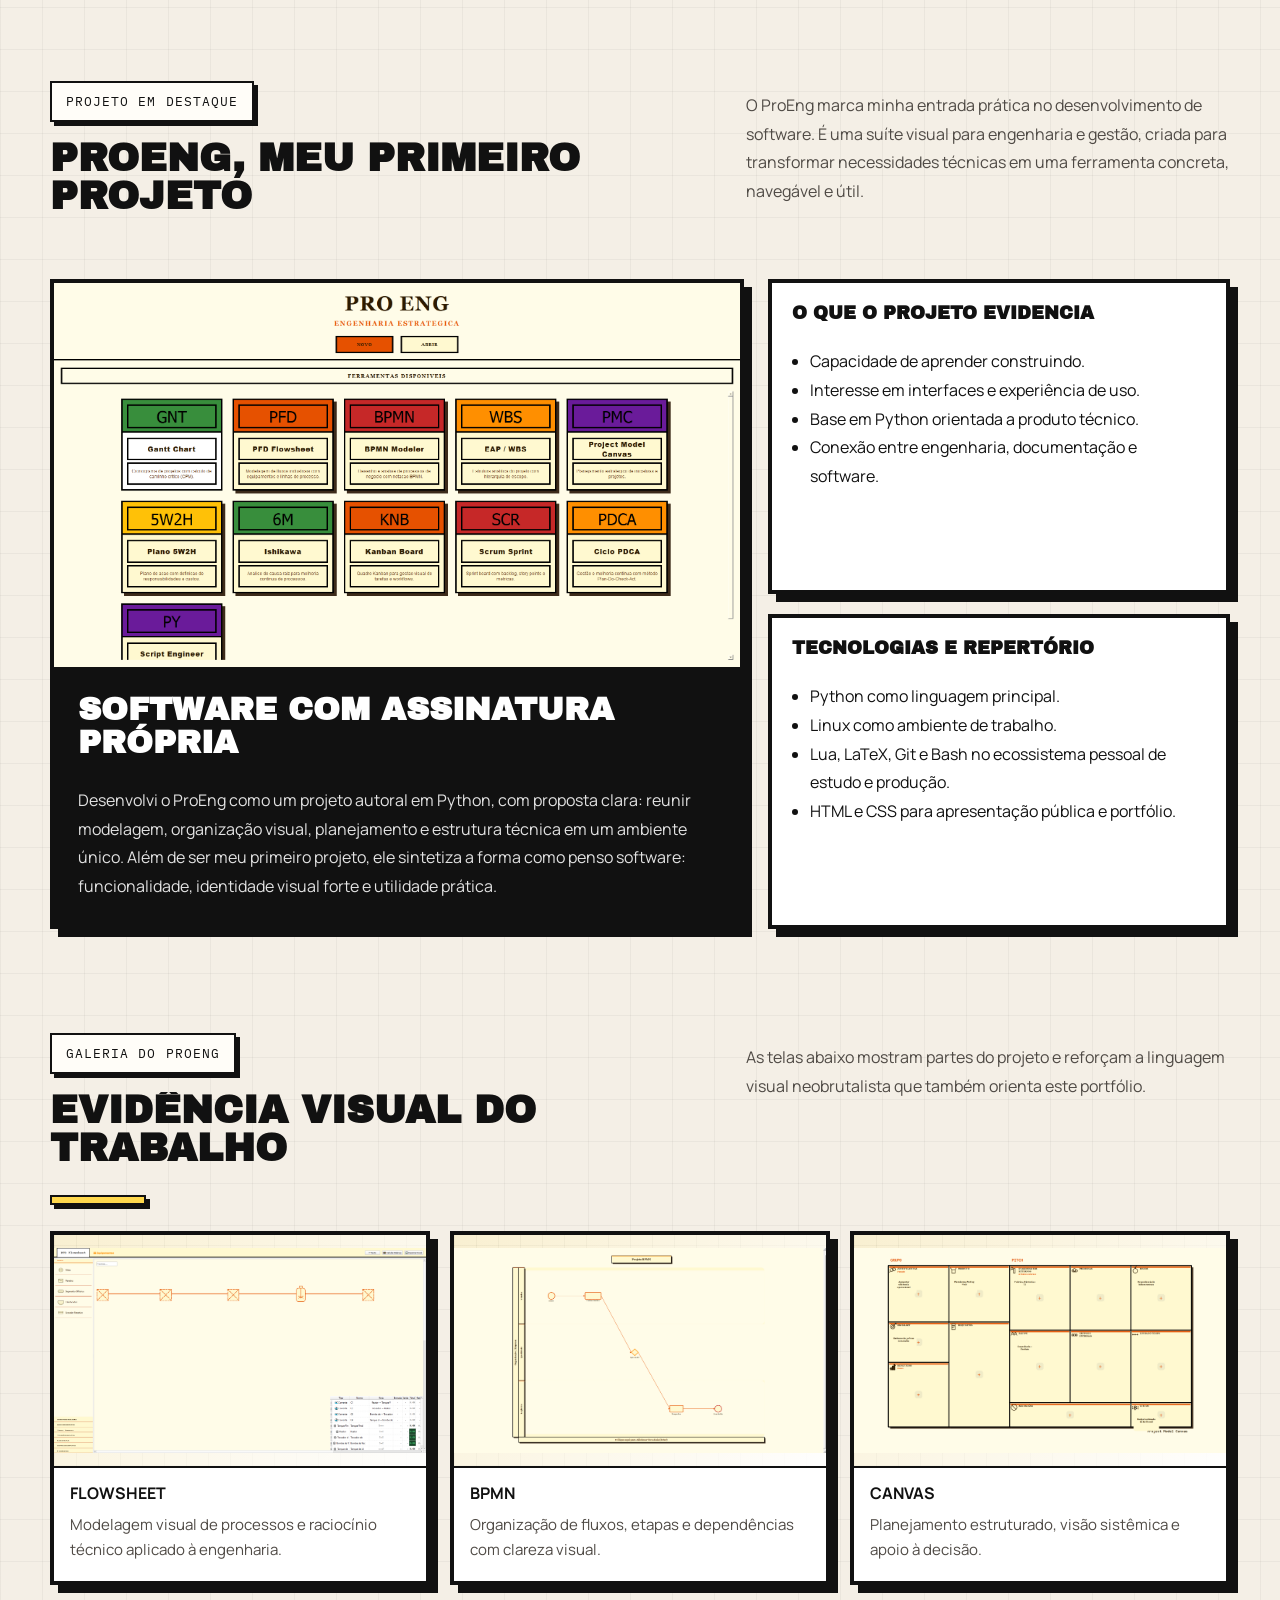
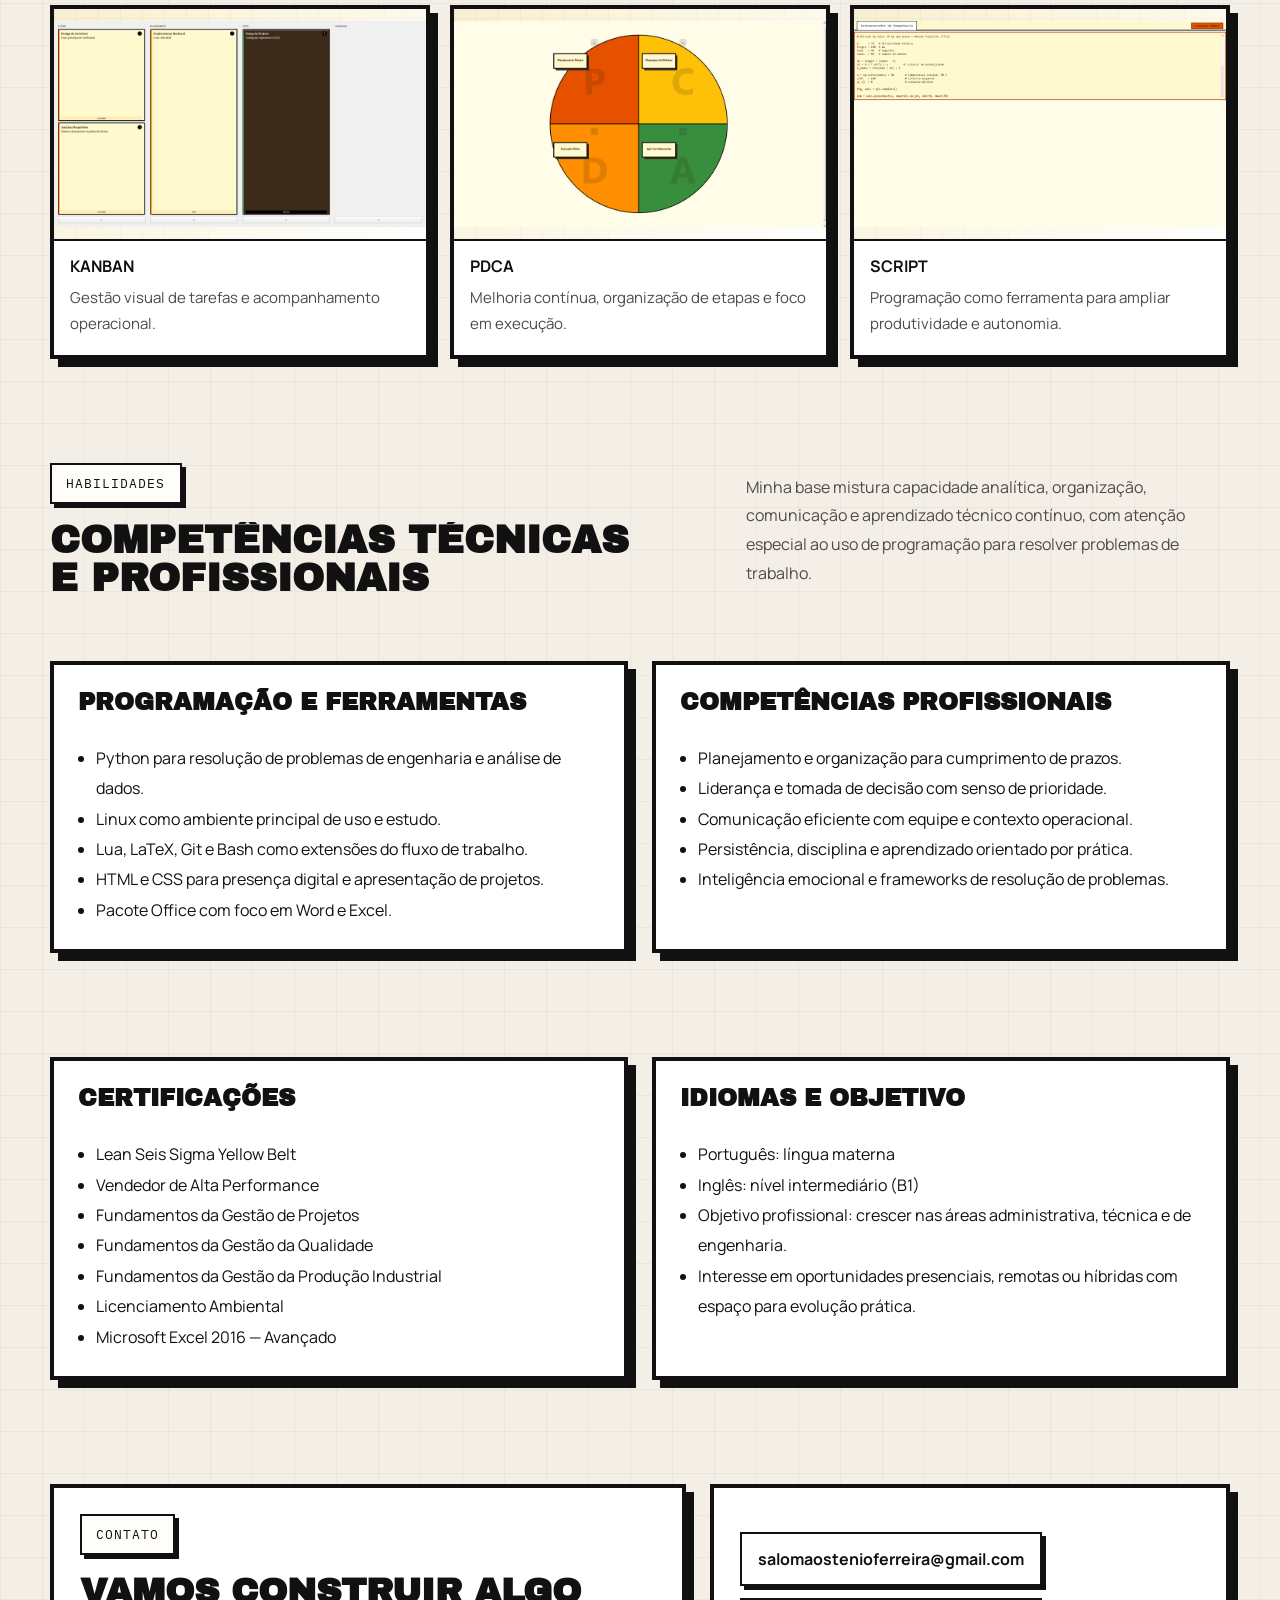
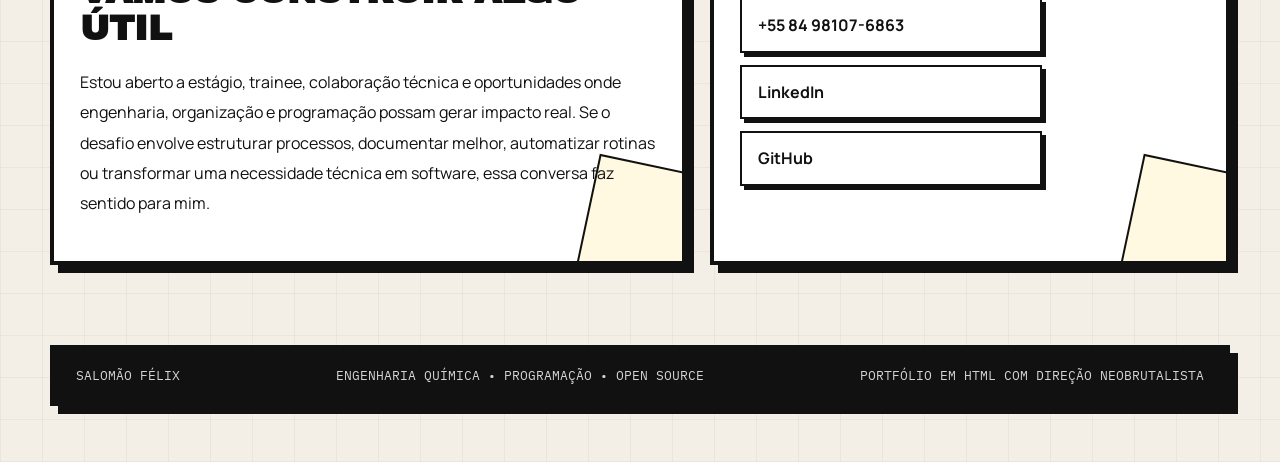
==== commit 0a1c6256: "att" ====
--- a/index.html
+++ b/index.html
@@ -33,7 +33,7 @@
       <a href="#trajetoria">Trajetória</a>
       <a href="#projeto">Projeto</a>
       <a href="#habilidades">Habilidades</a>
-      <a href="#contato">Contato</a>
+      <a href="#contato" class="nav-cta">Contato</a>
     </nav>
   </div>
 </header>
@@ -43,19 +43,28 @@
     <div class="container hero-grid">
       <div class="hero-card reveal">
         <div class="hero-kicker stamp"><span class="dot"></span>Disponível para estágio, trainee e colaboração técnica</div>
+        <p class="hero-intro mono">Engenharia, organização e software aplicados a problemas reais.</p>
         <h1 class="hero-title">
           <span>Salomão</span>
           <span>Félix</span>
         </h1>
         <p class="hero-subtitle">
-          Estudante de Engenharia Química na UFRN com experiência em rotinas administrativas, organização operacional,
-          documentação e projetos. Hoje concentro minha evolução em <span class="hero-highlight">programação aplicada a problemas reais</span>,
-          com foco em Python, Linux, automação, análise e ferramentas open source.
-        </p>
+          Estudante de Engenharia Química na UFRN com experiência em operação administrativa, documentação e projetos.
+          Hoje concentro minha evolução em <span class="hero-highlight">programação aplicada a problemas reais</span>, com foco em Python,
+          Linux, automação e ferramentas open source.
+        </p>
+        <div class="hero-focus" aria-label="Áreas de foco">
+          <span>Python aplicado</span>
+          <span>Automação</span>
+          <span>Processos e documentação</span>
+        </div>
         <div class="hero-actions">
-          <a class="button primary" href="#projeto">Ver projeto em destaque</a>
-          <a class="button secondary" href="https://github.com/sasal0519" target="_blank" rel="noreferrer">GitHub</a>
-          <a class="button secondary" href="https://www.linkedin.com/in/salom%C3%A3o-f%C3%A9lix-b4b492191/" target="_blank" rel="noreferrer">LinkedIn</a>
+          <a class="button primary" href="#contato">Entrar em contato</a>
+          <a class="button secondary" href="#projeto">Ver projeto em destaque</a>
+        </div>
+        <div class="hero-links">
+          <a href="https://github.com/sasal0519" target="_blank" rel="noreferrer">GitHub</a>
+          <a href="https://www.linkedin.com/in/salom%C3%A3o-f%C3%A9lix-b4b492191/" target="_blank" rel="noreferrer">LinkedIn</a>
         </div>
         <div class="hero-metrics">
           <div class="metric">
@@ -103,15 +112,15 @@
           <div class="panel reveal">
             <h2>Resumo</h2>
             <p>
-              Atuo na interseção entre organização, execução e tecnologia. Tenho experiência profissional em ambiente
-              administrativo e de projetos, e transformo essa base em soluções com código, estrutura e documentação.
+              Atuo na interseção entre organização, execução e tecnologia, transformando experiência operacional em soluções
+              com código, estrutura e documentação.
             </p>
           </div>
           <div class="panel reveal">
             <h2>Direção</h2>
             <p>
-              Busco oportunidades em que engenharia e software conversem de forma prática: automação, análise de dados,
-              melhoria de processos, ferramentas internas e produtos técnicos com utilidade real.
+              Busco oportunidades em que engenharia e software conversem de forma prática: automação, análise,
+              melhoria de processos e produtos técnicos com utilidade real.
             </p>
           </div>
         </div>
--- a/assets/css/styles.css
+++ b/assets/css/styles.css
@@ -191,6 +191,10 @@
   white-space:nowrap;
 }
 
+.nav-cta{
+  background:var(--accent) !important;
+}
+
 .hero{
   padding:54px 0 34px;
 }
@@ -295,6 +299,14 @@
   white-space:normal;
 }
 
+.hero-intro{
+  margin:0 0 16px;
+  font-size:.82rem;
+  text-transform:uppercase;
+  letter-spacing:.08em;
+  color:var(--muted);
+}
+
 .hero-title{
   margin:0;
   font-family:"Archivo Black",sans-serif;
@@ -312,10 +324,29 @@
 
 .hero-subtitle{
   margin:22px 0 0;
-  max-width:54ch;
-  font-size:1.02rem;
-  line-height:1.82;
+  max-width:50ch;
+  font-size:1.04rem;
+  line-height:1.78;
   text-wrap:pretty;
+}
+
+.hero-focus{
+  margin-top:22px;
+  display:flex;
+  flex-wrap:wrap;
+  gap:10px;
+}
+
+.hero-focus span{
+  display:inline-flex;
+  align-items:center;
+  padding:8px 11px;
+  border:var(--border-thin);
+  background:#fff;
+  box-shadow:var(--shadow-soft);
+  font-family:"IBM Plex Mono",monospace;
+  font-size:.76rem;
+  text-transform:uppercase;
 }
 
 .hero-highlight{
@@ -329,12 +360,30 @@
 }
 
 .hero-actions{
-  margin-top:30px;
+  margin-top:24px;
   display:flex;
   flex-wrap:wrap;
   gap:14px;
   align-items:stretch;
   max-width:100%;
+}
+
+.hero-links{
+  margin-top:16px;
+  display:flex;
+  flex-wrap:wrap;
+  gap:16px;
+  align-items:center;
+}
+
+.hero-links a{
+  font-family:"IBM Plex Mono",monospace;
+  font-size:.82rem;
+  text-transform:uppercase;
+  letter-spacing:.06em;
+  text-decoration:none;
+  border-bottom:2px solid var(--ink);
+  padding-bottom:3px;
 }
 
 .button{
@@ -376,6 +425,14 @@
   transition:transform .24s var(--ease), background .24s var(--ease), box-shadow .24s var(--ease);
 }
 
+.metric:nth-child(2){
+  background:#dff8ef;
+}
+
+.metric:nth-child(3){
+  background:#ffe7d7;
+}
+
 .metric strong{
   display:block;
   font-family:"Archivo Black",sans-serif;
@@ -556,7 +613,7 @@
   font-family:"Archivo Black",sans-serif;
   font-size:clamp(1.7rem, 3vw, 2.6rem);
   text-transform:uppercase;
-  line-height:1;
+  line-height:.98;
   overflow-wrap:break-word;
   hyphens:auto;
   word-break:break-word;
@@ -565,7 +622,7 @@
 .panel p,
 .section-copy{
   margin:0;
-  line-height:1.9;
+  line-height:1.82;
   font-size:1rem;
 }
 
@@ -603,7 +660,7 @@
   justify-content:space-between;
   align-items:flex-start;
   gap:92px;
-  margin-bottom:34px;
+  margin-bottom:40px;
 }
 
 .section-head > div{
@@ -611,15 +668,16 @@
   display:flex;
   flex-direction:column;
   align-items:flex-start;
-  gap:18px;
+  gap:16px;
 }
 
 .section-head p{
   flex:1 1 420px;
-  max-width:60ch;
+  max-width:56ch;
   margin:0;
-  line-height:1.9;
-  padding-top:8px;
+  line-height:1.8;
+  padding-top:10px;
+  color:var(--muted);
 }
 
 .section:nth-of-type(odd) .section-head{
@@ -1331,16 +1389,41 @@
     line-height:1.62;
   }
 
+  .hero-intro{
+    margin-bottom:12px;
+    font-size:.72rem;
+    letter-spacing:.05em;
+  }
+
   .hero-kicker{
     font-size:.72rem;
     padding:9px 11px;
     letter-spacing:.03em;
   }
 
+  .hero-focus{
+    margin-top:18px;
+    gap:8px;
+  }
+
+  .hero-focus span{
+    font-size:.69rem;
+    padding:7px 9px;
+  }
+
   .hero-actions{
     margin-top:22px;
     gap:10px;
     flex-direction:column;
+  }
+
+  .hero-links{
+    margin-top:14px;
+    gap:12px;
+  }
+
+  .hero-links a{
+    font-size:.74rem;
   }
 
   .button{
@@ -1537,6 +1620,12 @@
     line-height:1.58;
   }
 
+  .hero-links{
+    flex-direction:column;
+    align-items:flex-start;
+    gap:10px;
+  }
+
   .stamp{
     font-size:.72rem;
     letter-spacing:.025em;
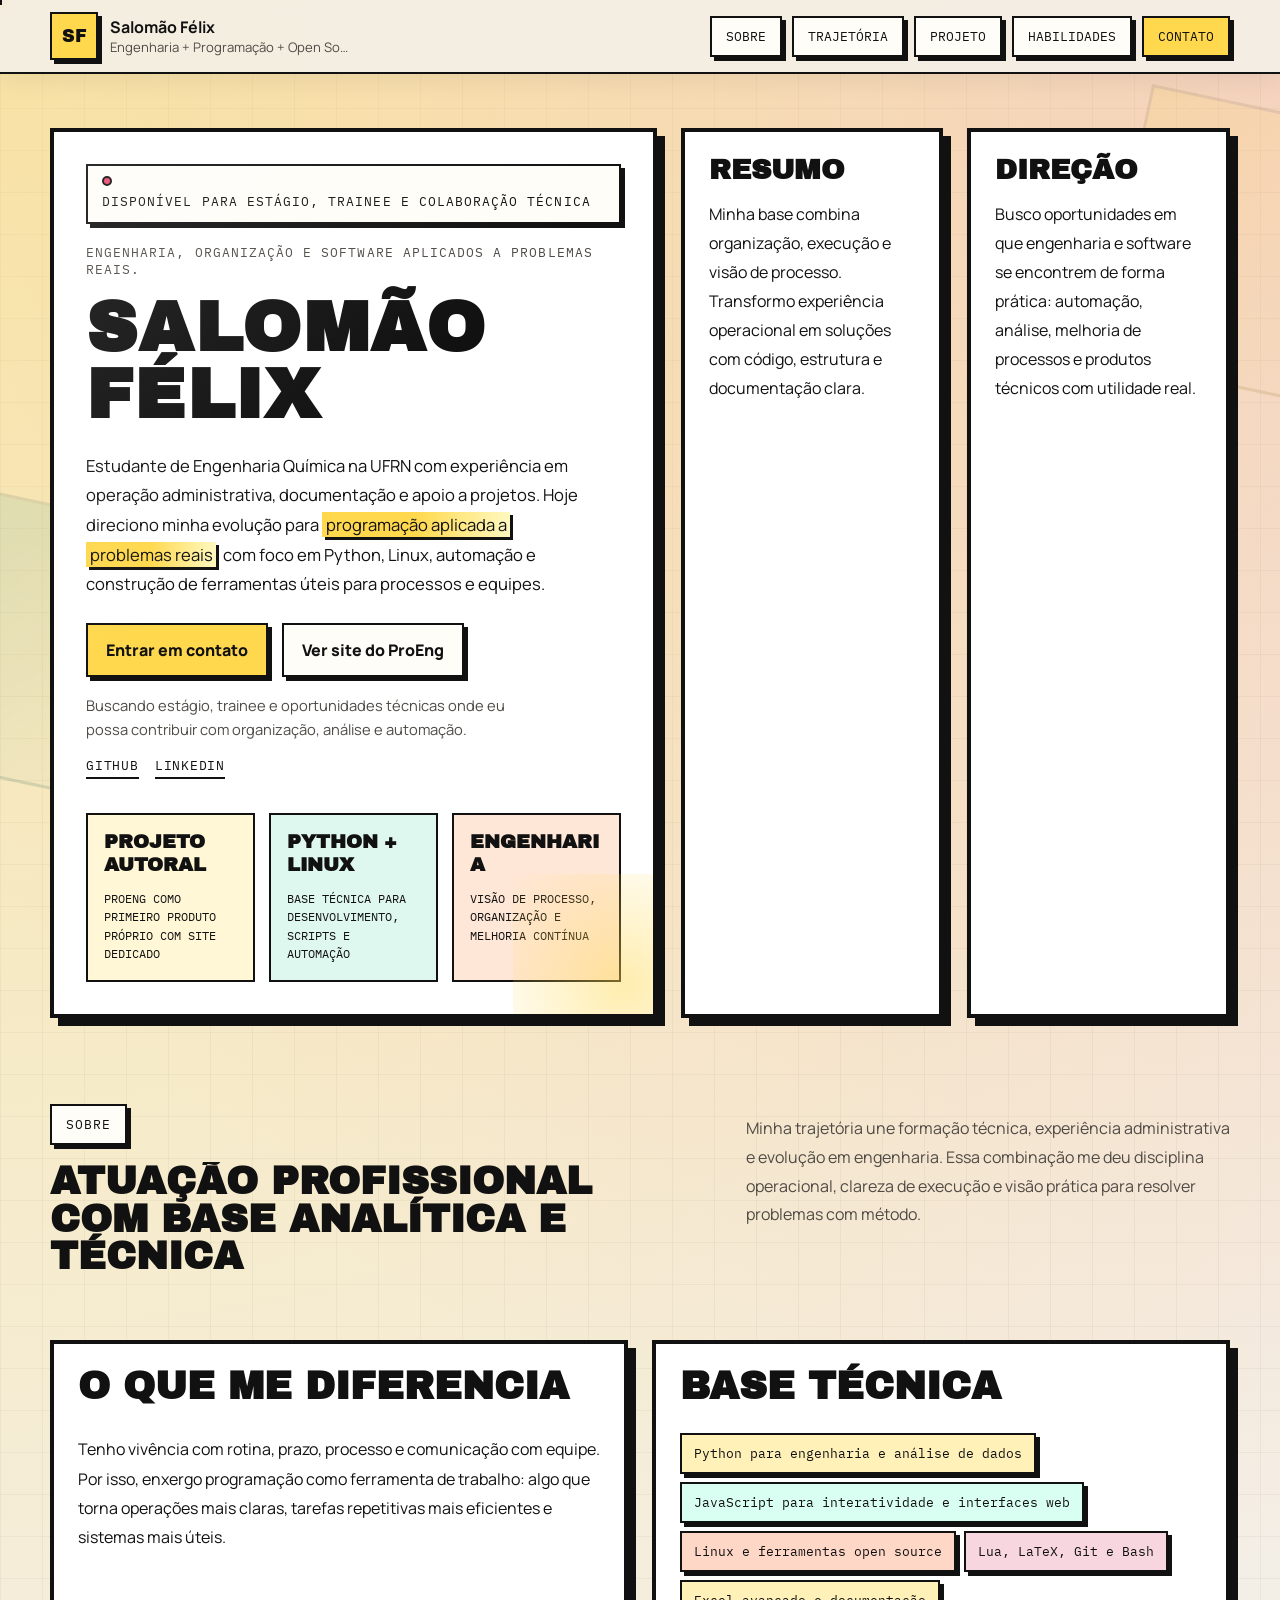
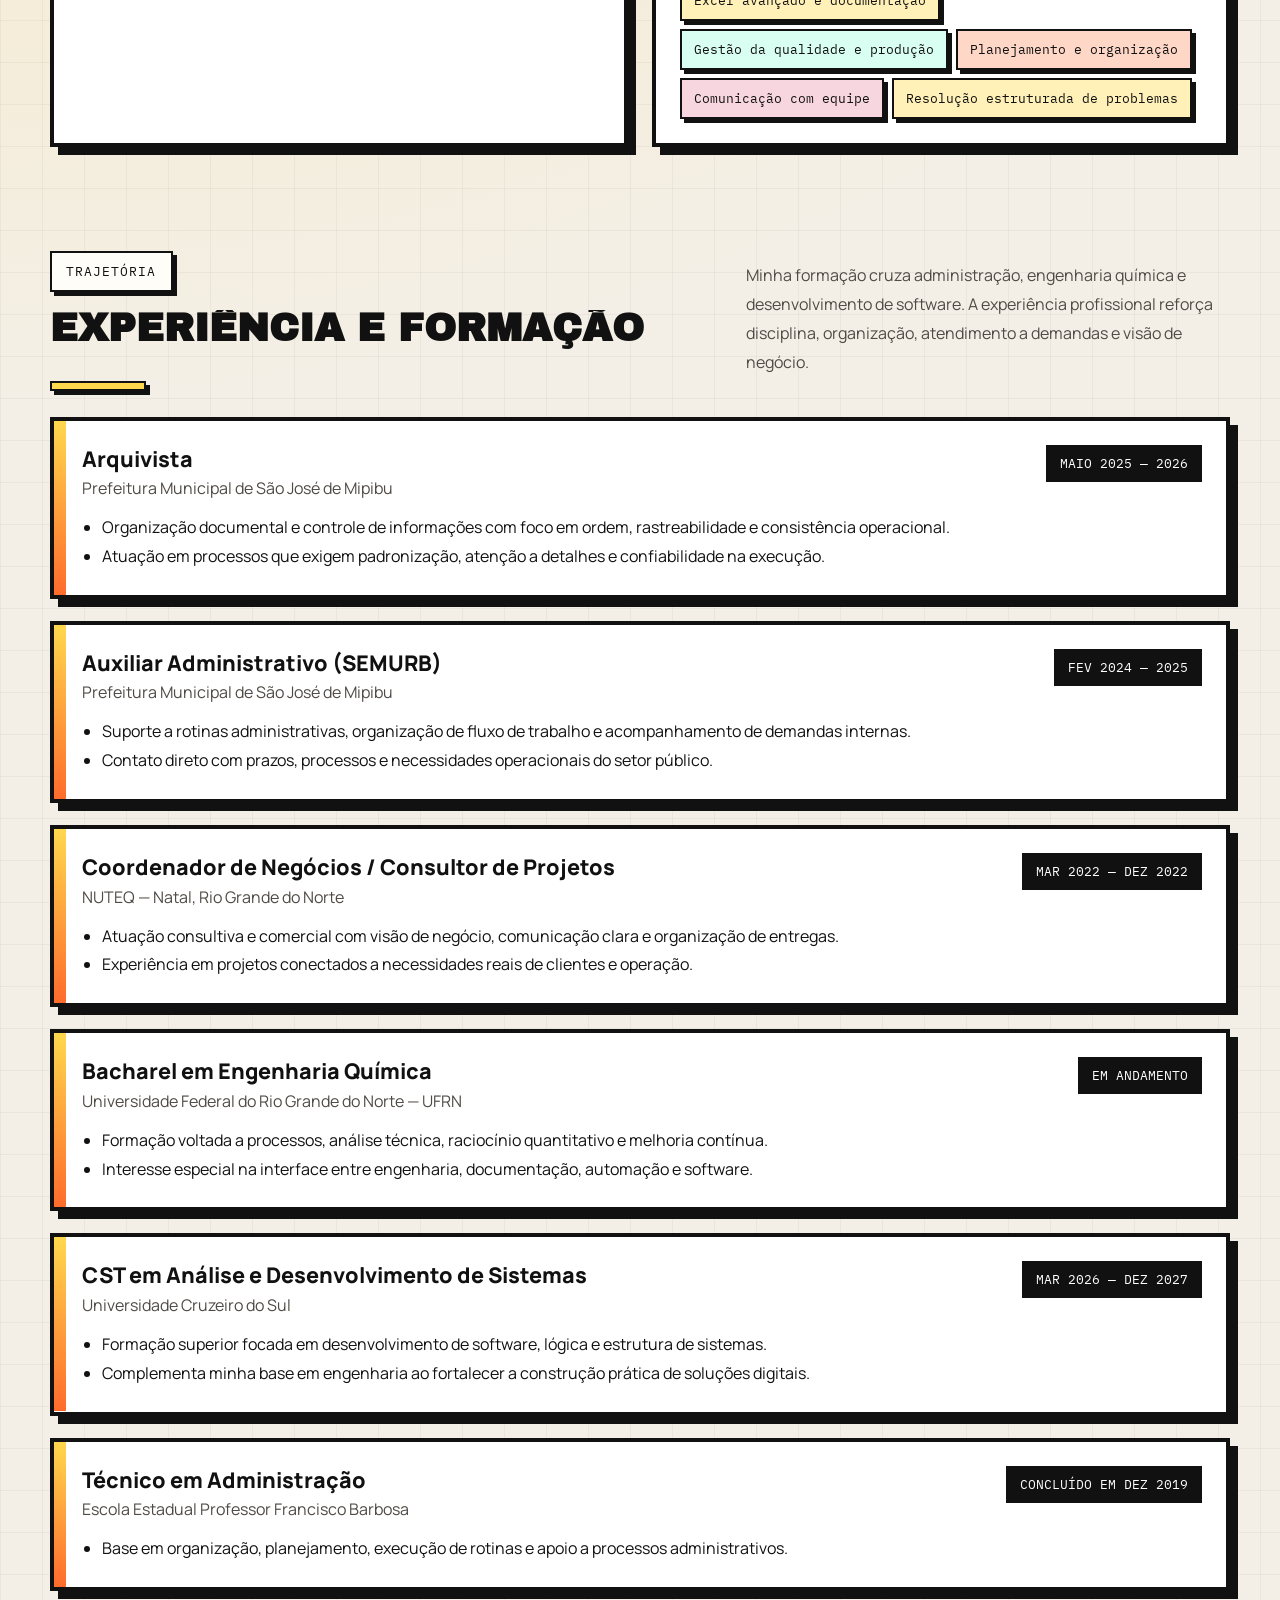
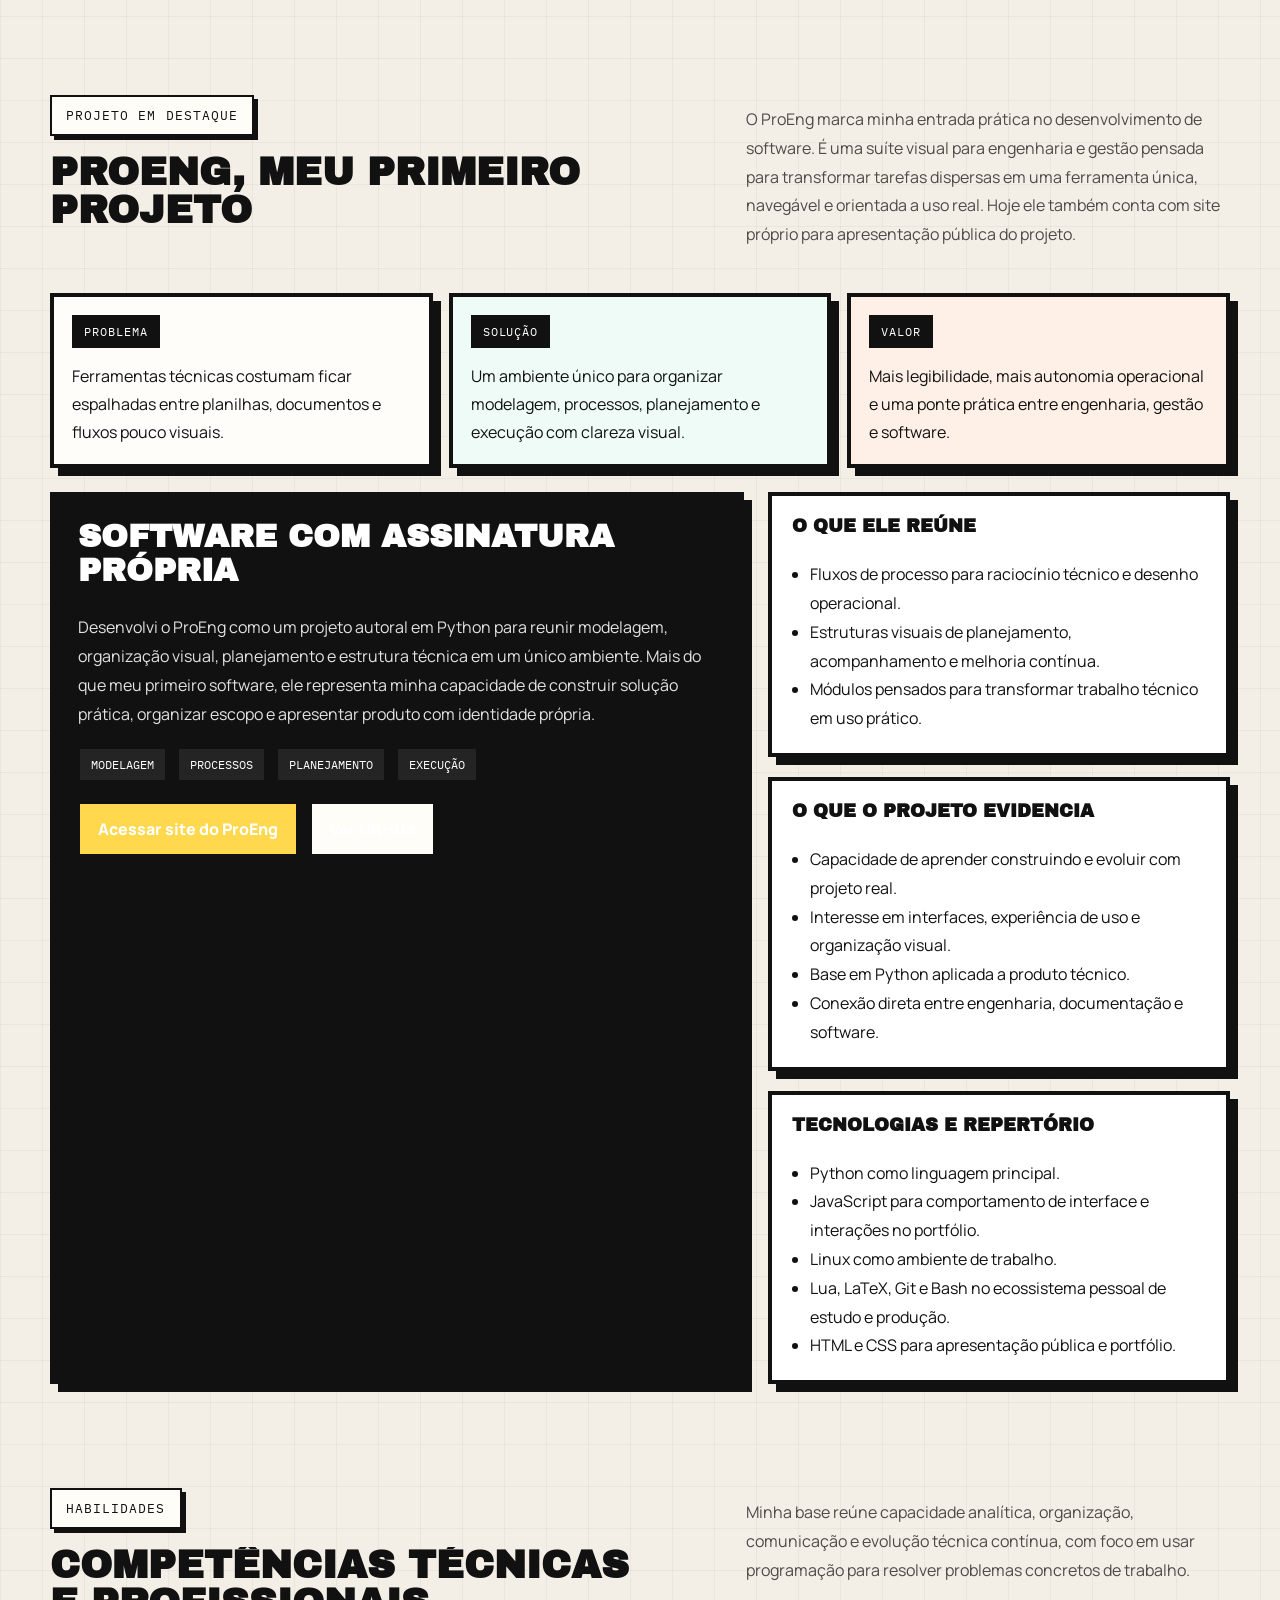
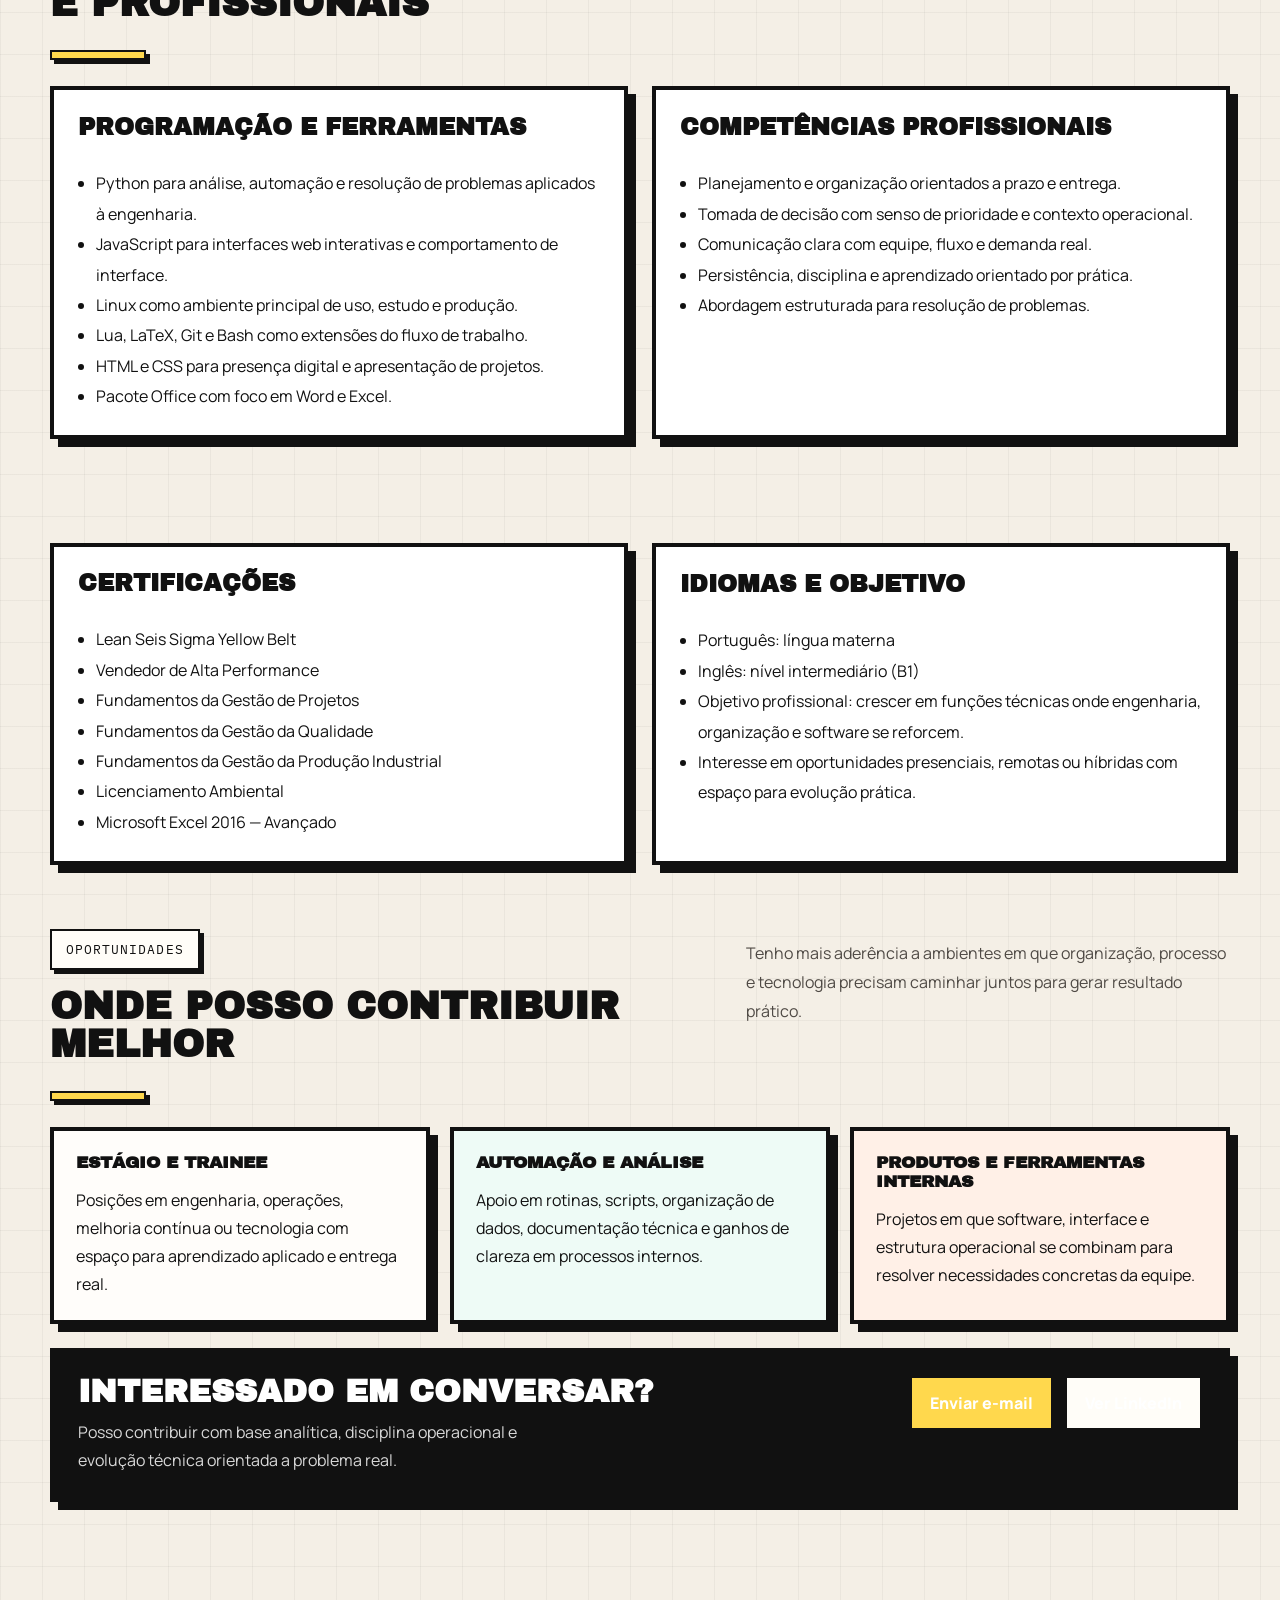
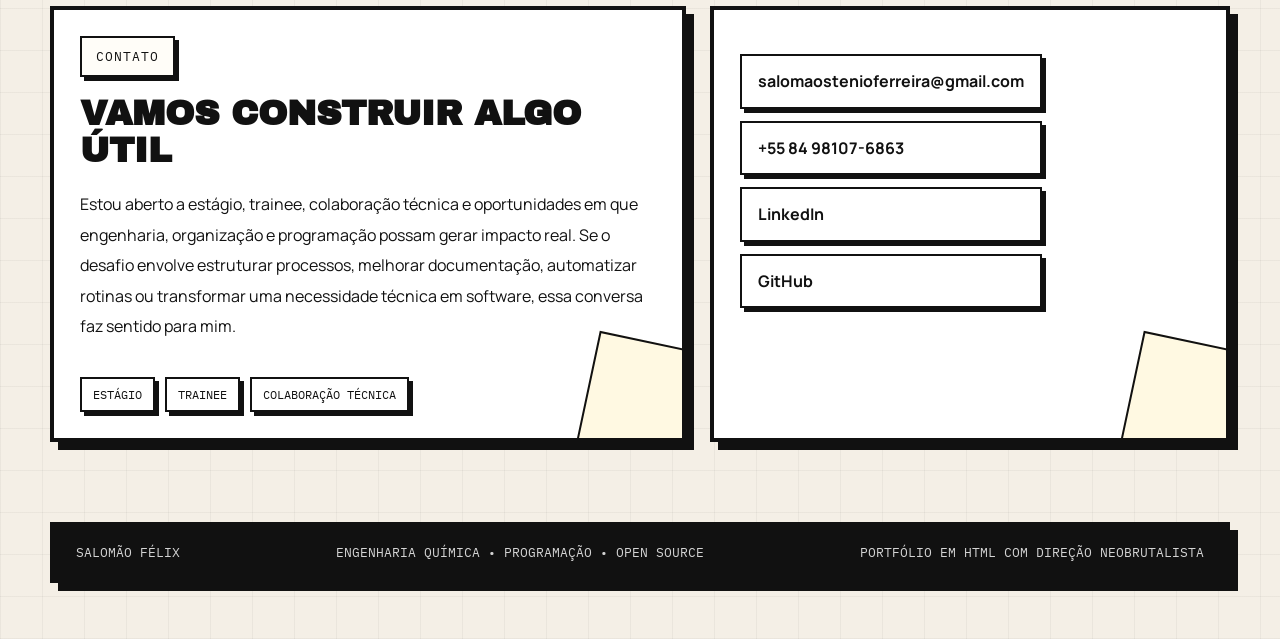
==== commit abc1c368: "ATT" ====
--- a/index.html
+++ b/index.html
@@ -17,11 +17,11 @@
 <link rel="stylesheet" href="assets/css/styles.css">
 </head>
 <body>
+<a class="skip-link" href="#conteudo">Pular para o conteúdo</a>
 <div id="scroll-progress" aria-hidden="true"></div>
-<div id="cursor-spotlight" aria-hidden="true"></div>
 <header class="topbar">
   <div class="container topbar-inner">
-    <a class="brand" href="#topo">
+    <a class="brand" href="#topo" aria-label="Ir para o topo do portfólio">
       <div class="brand-mark">SF</div>
       <div class="brand-copy">
         <strong>Salomão Félix</strong>
@@ -38,38 +38,42 @@
   </div>
 </header>
 
-<main id="topo">
-  <section class="hero">
+<nav class="mobile-dock" aria-label="Ações rápidas">
+  <a href="#contato">Contato</a>
+  <a href="#projeto">Projeto</a>
+  <a href="https://github.com/sasal0519" target="_blank" rel="noreferrer">GitHub</a>
+</nav>
+
+<main id="conteudo">
+  <section class="hero" id="topo" aria-labelledby="hero-title">
     <div class="container hero-grid">
       <div class="hero-card reveal">
         <div class="hero-kicker stamp"><span class="dot"></span>Disponível para estágio, trainee e colaboração técnica</div>
         <p class="hero-intro mono">Engenharia, organização e software aplicados a problemas reais.</p>
-        <h1 class="hero-title">
+        <h1 class="hero-title" id="hero-title">
           <span>Salomão</span>
           <span>Félix</span>
         </h1>
         <p class="hero-subtitle">
-          Estudante de Engenharia Química na UFRN com experiência em operação administrativa, documentação e projetos.
-          Hoje concentro minha evolução em <span class="hero-highlight">programação aplicada a problemas reais</span>, com foco em Python,
-          Linux, automação e ferramentas open source.
-        </p>
-        <div class="hero-focus" aria-label="Áreas de foco">
-          <span>Python aplicado</span>
-          <span>Automação</span>
-          <span>Processos e documentação</span>
-        </div>
+          Estudante de Engenharia Química na UFRN com experiência em operação administrativa, documentação e apoio a projetos.
+          Hoje direciono minha evolução para <span class="hero-highlight">programação aplicada a problemas reais</span>, com foco em Python,
+          Linux, automação e construção de ferramentas úteis para processos e equipes.
+        </p>
         <div class="hero-actions">
           <a class="button primary" href="#contato">Entrar em contato</a>
-          <a class="button secondary" href="#projeto">Ver projeto em destaque</a>
-        </div>
+          <a class="button secondary" href="https://sasal0519.github.io/proeng/" target="_blank" rel="noreferrer">Ver site do ProEng</a>
+        </div>
+        <p class="hero-availability">
+          Buscando estágio, trainee e oportunidades técnicas onde eu possa contribuir com organização, análise e automação.
+        </p>
         <div class="hero-links">
-          <a href="https://github.com/sasal0519" target="_blank" rel="noreferrer">GitHub</a>
-          <a href="https://www.linkedin.com/in/salom%C3%A3o-f%C3%A9lix-b4b492191/" target="_blank" rel="noreferrer">LinkedIn</a>
+          <a href="https://github.com/sasal0519" target="_blank" rel="noreferrer" aria-label="Abrir GitHub de Salomão Félix">GitHub</a>
+          <a href="https://www.linkedin.com/in/salom%C3%A3o-f%C3%A9lix-b4b492191/" target="_blank" rel="noreferrer" aria-label="Abrir LinkedIn de Salomão Félix">LinkedIn</a>
         </div>
         <div class="hero-metrics">
           <div class="metric">
-            <strong>1º projeto</strong>
-            <span>ProEng como marco inicial autoral em software</span>
+            <strong>Projeto autoral</strong>
+            <span>ProEng como primeiro produto próprio com site dedicado</span>
           </div>
           <div class="metric">
             <strong>Python + Linux</strong>
@@ -83,43 +87,18 @@
       </div>
 
       <aside class="hero-aside">
-        <div class="banner-panel hero-card reveal">
-          <div class="window-stack">
-            <div class="window-label">github.com/sasal0519</div>
-            <div class="window-main">
-              <div class="window-bar" aria-hidden="true">
-                <span></span>
-                <span></span>
-                <span></span>
-              </div>
-              <div class="window-grid">
-                <div class="window-name">
-                  <strong>Salomão Félix</strong>
-                  <span>Engenharia Química</span>
-                </div>
-                <div class="skill-strip">
-                  <div>Python</div>
-                  <div>LaTeX</div>
-                  <div>Lua</div>
-                  <div>Linux</div>
-                </div>
-              </div>
-            </div>
-          </div>
-        </div>
-
         <div class="mini-panels">
           <div class="panel reveal">
             <h2>Resumo</h2>
             <p>
-              Atuo na interseção entre organização, execução e tecnologia, transformando experiência operacional em soluções
-              com código, estrutura e documentação.
+              Minha base combina organização, execução e visão de processo. Transformo experiência operacional em soluções
+              com código, estrutura e documentação clara.
             </p>
           </div>
           <div class="panel reveal">
             <h2>Direção</h2>
             <p>
-              Busco oportunidades em que engenharia e software conversem de forma prática: automação, análise,
+              Busco oportunidades em que engenharia e software se encontrem de forma prática: automação, análise,
               melhoria de processos e produtos técnicos com utilidade real.
             </p>
           </div>
@@ -128,32 +107,31 @@
     </div>
   </section>
 
-  <section class="section" id="sobre">
+  <section class="section" id="sobre" aria-labelledby="sobre-title">
     <div class="container">
       <div class="section-head">
         <div class="reveal">
           <div class="stamp">Sobre</div>
-          <h2 class="section-title">Atuação profissional com base analítica e técnica</h2>
+          <h2 class="section-title" id="sobre-title">Atuação profissional com base analítica e técnica</h2>
         </div>
         <p class="reveal">
-          Meu percurso começou na formação técnica e evoluiu para a engenharia, passando por operação administrativa,
-          consultoria, coordenação de negócios e organização documental. Essa trajetória me deu uma base sólida para
-          resolver problemas com método, clareza e senso de prioridade.
+          Minha trajetória une formação técnica, experiência administrativa e evolução em engenharia. Essa combinação me deu
+          disciplina operacional, clareza de execução e visão prática para resolver problemas com método.
         </p>
       </div>
       <div class="split">
         <div class="panel reveal">
           <h2>O que me diferencia</h2>
           <p class="section-copy">
-            Tenho familiaridade com o ambiente real de trabalho, com prazos, processos, comunicação com equipe e necessidade
-            de entregar resultado. Isso faz com que eu enxergue programação não como fim, mas como ferramenta para tornar
-            sistemas mais úteis, operações mais claras e tarefas repetitivas mais eficientes.
+            Tenho vivência com rotina, prazo, processo e comunicação com equipe. Por isso, enxergo programação como ferramenta
+            de trabalho: algo que torna operações mais claras, tarefas repetitivas mais eficientes e sistemas mais úteis.
           </p>
         </div>
         <div class="panel reveal">
           <h2>Base técnica</h2>
           <div class="chip-row">
             <span class="chip">Python para engenharia e análise de dados</span>
+            <span class="chip">JavaScript para interatividade e interfaces web</span>
             <span class="chip">Linux e ferramentas open source</span>
             <span class="chip">Lua, LaTeX, Git e Bash</span>
             <span class="chip">Excel avançado e documentação</span>
@@ -167,20 +145,20 @@
     </div>
   </section>
 
-  <section class="section" id="trajetoria">
+  <section class="section" id="trajetoria" aria-labelledby="trajetoria-title">
     <div class="container">
       <div class="section-head">
         <div class="reveal">
           <div class="stamp">Trajetória</div>
-          <h2 class="section-title">Experiência e formação</h2>
+          <h2 class="section-title" id="trajetoria-title">Experiência e formação</h2>
         </div>
         <p class="reveal">
-          Minha formação une administração e engenharia química, enquanto minha experiência profissional reforça disciplina,
-          organização, atendimento a demandas e visão de negócio.
-        </p>
-      </div>
-
-      <div class="timeline">
+          Minha formação cruza administração, engenharia química e desenvolvimento de software. A experiência profissional reforça
+          disciplina, organização, atendimento a demandas e visão de negócio.
+        </p>
+      </div>
+
+      <div class="timeline" aria-label="Linha do tempo profissional e acadêmica">
         <article class="timeline-item reveal">
           <div class="timeline-top">
             <div>
@@ -190,8 +168,8 @@
             <div class="timeline-date">Maio 2025 — 2026</div>
           </div>
           <ul>
-            <li>Organização documental e controle de informações com foco em ordem, rastreabilidade e rotina administrativa.</li>
-            <li>Atuação em processos que exigem atenção a detalhes, padronização e confiabilidade na execução.</li>
+            <li>Organização documental e controle de informações com foco em ordem, rastreabilidade e consistência operacional.</li>
+            <li>Atuação em processos que exigem padronização, atenção a detalhes e confiabilidade na execução.</li>
           </ul>
         </article>
 
@@ -205,7 +183,7 @@
           </div>
           <ul>
             <li>Suporte a rotinas administrativas, organização de fluxo de trabalho e acompanhamento de demandas internas.</li>
-            <li>Contato direto com processos, prazos e necessidades operacionais do setor público.</li>
+            <li>Contato direto com prazos, processos e necessidades operacionais do setor público.</li>
           </ul>
         </article>
 
@@ -218,8 +196,8 @@
             <div class="timeline-date">Mar 2022 — Dez 2022</div>
           </div>
           <ul>
-            <li>Atuação em frente comercial e consultiva, com visão de negócio, comunicação e organização de entregas.</li>
-            <li>Experiência em projetos e interlocução com necessidades reais de clientes e operação.</li>
+            <li>Atuação consultiva e comercial com visão de negócio, comunicação clara e organização de entregas.</li>
+            <li>Experiência em projetos conectados a necessidades reais de clientes e operação.</li>
           </ul>
         </article>
 
@@ -246,8 +224,8 @@
             <div class="timeline-date">Mar 2026 — Dez 2027</div>
           </div>
           <ul>
-            <li>Formação superior focada em desenvolvimento de software, lógica, estrutura de sistemas e evolução técnica em programação.</li>
-            <li>Complementa minha base em engenharia ao fortalecer a transição prática para tecnologia e construção de soluções digitais.</li>
+            <li>Formação superior focada em desenvolvimento de software, lógica e estrutura de sistemas.</li>
+            <li>Complementa minha base em engenharia ao fortalecer a construção prática de soluções digitais.</li>
           </ul>
         </article>
 
@@ -267,46 +245,80 @@
     </div>
   </section>
 
-  <section class="section" id="projeto">
+  <section class="section" id="projeto" aria-labelledby="projeto-title">
     <div class="container">
       <div class="section-head">
         <div class="reveal">
           <div class="stamp">Projeto em destaque</div>
-          <h2 class="section-title">ProEng, meu primeiro projeto</h2>
+          <h2 class="section-title" id="projeto-title">ProEng, meu primeiro projeto</h2>
         </div>
         <p class="reveal">
-          O ProEng marca minha entrada prática no desenvolvimento de software. É uma suíte visual para engenharia e gestão,
-          criada para transformar necessidades técnicas em uma ferramenta concreta, navegável e útil.
-        </p>
+          O ProEng marca minha entrada prática no desenvolvimento de software. É uma suíte visual para engenharia e gestão
+          pensada para transformar tarefas dispersas em uma ferramenta única, navegável e orientada a uso real. Hoje ele também
+          conta com site próprio para apresentação pública do projeto.
+        </p>
+      </div>
+
+      <div class="project-proof">
+        <article class="project-proof-card reveal">
+          <span class="project-proof-label">Problema</span>
+          <p>Ferramentas técnicas costumam ficar espalhadas entre planilhas, documentos e fluxos pouco visuais.</p>
+        </article>
+        <article class="project-proof-card reveal">
+          <span class="project-proof-label">Solução</span>
+          <p>Um ambiente único para organizar modelagem, processos, planejamento e execução com clareza visual.</p>
+        </article>
+        <article class="project-proof-card reveal">
+          <span class="project-proof-label">Valor</span>
+          <p>Mais legibilidade, mais autonomia operacional e uma ponte prática entre engenharia, gestão e software.</p>
+        </article>
       </div>
 
       <div class="project-grid">
         <article class="project-main reveal">
-          <img src="assets/images/welcome_solar.png" alt="Tela inicial do ProEng com identidade visual neo-brutalista.">
           <div class="project-body">
             <h3>Software com assinatura própria</h3>
             <p>
-              Desenvolvi o ProEng como um projeto autoral em Python, com proposta clara: reunir modelagem, organização visual,
-              planejamento e estrutura técnica em um ambiente único. Além de ser meu primeiro projeto, ele sintetiza a forma
-              como penso software: funcionalidade, identidade visual forte e utilidade prática.
+              Desenvolvi o ProEng como um projeto autoral em Python para reunir modelagem, organização visual, planejamento e
+              estrutura técnica em um único ambiente. Mais do que meu primeiro software, ele representa minha capacidade de
+              construir solução prática, organizar escopo e apresentar produto com identidade própria.
             </p>
+            <div class="project-tags" aria-label="Frentes do projeto">
+              <span>Modelagem</span>
+              <span>Processos</span>
+              <span>Planejamento</span>
+              <span>Execução</span>
+            </div>
+            <div class="project-links">
+              <a class="button primary" href="https://sasal0519.github.io/proeng/" target="_blank" rel="noreferrer">Acessar site do ProEng</a>
+              <a class="button secondary" href="https://github.com/sasal0519/proeng" target="_blank" rel="noreferrer">Ver GitHub</a>
+            </div>
           </div>
         </article>
 
         <aside class="project-aside">
+          <div class="project-note reveal">
+            <h4>O que ele reúne</h4>
+            <ul>
+              <li>Fluxos de processo para raciocínio técnico e desenho operacional.</li>
+              <li>Estruturas visuais de planejamento, acompanhamento e melhoria contínua.</li>
+              <li>Módulos pensados para transformar trabalho técnico em uso prático.</li>
+            </ul>
+          </div>
           <div class="project-note reveal">
             <h4>O que o projeto evidencia</h4>
             <ul>
-              <li>Capacidade de aprender construindo.</li>
-              <li>Interesse em interfaces e experiência de uso.</li>
-              <li>Base em Python orientada a produto técnico.</li>
-              <li>Conexão entre engenharia, documentação e software.</li>
+              <li>Capacidade de aprender construindo e evoluir com projeto real.</li>
+              <li>Interesse em interfaces, experiência de uso e organização visual.</li>
+              <li>Base em Python aplicada a produto técnico.</li>
+              <li>Conexão direta entre engenharia, documentação e software.</li>
             </ul>
           </div>
           <div class="project-note reveal">
             <h4>Tecnologias e repertório</h4>
             <ul>
               <li>Python como linguagem principal.</li>
+              <li>JavaScript para comportamento de interface e interações no portfólio.</li>
               <li>Linux como ambiente de trabalho.</li>
               <li>Lua, LaTeX, Git e Bash no ecossistema pessoal de estudo e produção.</li>
               <li>HTML e CSS para apresentação pública e portfólio.</li>
@@ -317,75 +329,16 @@
     </div>
   </section>
 
-  <section class="section">
-    <div class="container">
-      <div class="section-head">
-        <div class="reveal">
-          <div class="stamp">Galeria do ProEng</div>
-          <h2 class="section-title">Evidência visual do trabalho</h2>
-        </div>
-        <p class="reveal">
-          As telas abaixo mostram partes do projeto e reforçam a linguagem visual neobrutalista que também orienta este portfólio.
-        </p>
-      </div>
-
-      <div class="gallery">
-        <article class="gallery-card reveal">
-          <img src="assets/images/flowsheet_solar.png" alt="Tela do módulo Flowsheet do ProEng.">
-          <div class="gallery-copy">
-            <strong>Flowsheet</strong>
-            <span>Modelagem visual de processos e raciocínio técnico aplicado à engenharia.</span>
-          </div>
-        </article>
-        <article class="gallery-card reveal">
-          <img src="assets/images/bpmn_solar.png" alt="Tela do módulo BPMN do ProEng.">
-          <div class="gallery-copy">
-            <strong>BPMN</strong>
-            <span>Organização de fluxos, etapas e dependências com clareza visual.</span>
-          </div>
-        </article>
-        <article class="gallery-card reveal">
-          <img src="assets/images/canvas_solar.png" alt="Tela do módulo Canvas do ProEng.">
-          <div class="gallery-copy">
-            <strong>Canvas</strong>
-            <span>Planejamento estruturado, visão sistêmica e apoio à decisão.</span>
-          </div>
-        </article>
-        <article class="gallery-card reveal">
-          <img src="assets/images/kanban_solar.png" alt="Tela do módulo Kanban do ProEng.">
-          <div class="gallery-copy">
-            <strong>Kanban</strong>
-            <span>Gestão visual de tarefas e acompanhamento operacional.</span>
-          </div>
-        </article>
-        <article class="gallery-card reveal">
-          <img src="assets/images/pdca_solar.png" alt="Tela do módulo PDCA do ProEng.">
-          <div class="gallery-copy">
-            <strong>PDCA</strong>
-            <span>Melhoria contínua, organização de etapas e foco em execução.</span>
-          </div>
-        </article>
-        <article class="gallery-card reveal">
-          <img src="assets/images/script_solar.png" alt="Tela do módulo Script do ProEng.">
-          <div class="gallery-copy">
-            <strong>Script</strong>
-            <span>Programação como ferramenta para ampliar produtividade e autonomia.</span>
-          </div>
-        </article>
-      </div>
-    </div>
-  </section>
-
-  <section class="section" id="habilidades">
+  <section class="section" id="habilidades" aria-labelledby="habilidades-title">
     <div class="container">
       <div class="section-head">
         <div class="reveal">
           <div class="stamp">Habilidades</div>
-          <h2 class="section-title">Competências técnicas e profissionais</h2>
+          <h2 class="section-title" id="habilidades-title">Competências técnicas e profissionais</h2>
         </div>
         <p class="reveal">
-          Minha base mistura capacidade analítica, organização, comunicação e aprendizado técnico contínuo, com atenção especial
-          ao uso de programação para resolver problemas de trabalho.
+          Minha base reúne capacidade analítica, organização, comunicação e evolução técnica contínua, com foco em usar programação
+          para resolver problemas concretos de trabalho.
         </p>
       </div>
 
@@ -393,8 +346,9 @@
         <div class="list-card reveal">
           <h3>Programação e ferramentas</h3>
           <ul>
-            <li>Python para resolução de problemas de engenharia e análise de dados.</li>
-            <li>Linux como ambiente principal de uso e estudo.</li>
+            <li>Python para análise, automação e resolução de problemas aplicados à engenharia.</li>
+            <li>JavaScript para interfaces web interativas e comportamento de interface.</li>
+            <li>Linux como ambiente principal de uso, estudo e produção.</li>
             <li>Lua, LaTeX, Git e Bash como extensões do fluxo de trabalho.</li>
             <li>HTML e CSS para presença digital e apresentação de projetos.</li>
             <li>Pacote Office com foco em Word e Excel.</li>
@@ -403,20 +357,21 @@
         <div class="list-card reveal">
           <h3>Competências profissionais</h3>
           <ul>
-            <li>Planejamento e organização para cumprimento de prazos.</li>
-            <li>Liderança e tomada de decisão com senso de prioridade.</li>
-            <li>Comunicação eficiente com equipe e contexto operacional.</li>
+            <li>Planejamento e organização orientados a prazo e entrega.</li>
+            <li>Tomada de decisão com senso de prioridade e contexto operacional.</li>
+            <li>Comunicação clara com equipe, fluxo e demanda real.</li>
             <li>Persistência, disciplina e aprendizado orientado por prática.</li>
-            <li>Inteligência emocional e frameworks de resolução de problemas.</li>
-          </ul>
-        </div>
-      </div>
-    </div>
-  </section>
-
-  <section class="section">
+            <li>Abordagem estruturada para resolução de problemas.</li>
+          </ul>
+        </div>
+      </div>
+    </div>
+  </section>
+
+  <section class="section" aria-labelledby="extras-title">
     <div class="container split">
       <div class="list-card reveal">
+        <h2 id="extras-title" class="sr-only">Certificações, idiomas e objetivo</h2>
         <h3>Certificações</h3>
         <ul>
           <li>Lean Seis Sigma Yellow Belt</li>
@@ -433,31 +388,76 @@
         <ul>
           <li>Português: língua materna</li>
           <li>Inglês: nível intermediário (B1)</li>
-          <li>Objetivo profissional: crescer nas áreas administrativa, técnica e de engenharia.</li>
+          <li>Objetivo profissional: crescer em funções técnicas onde engenharia, organização e software se reforcem.</li>
           <li>Interesse em oportunidades presenciais, remotas ou híbridas com espaço para evolução prática.</li>
         </ul>
       </div>
     </div>
   </section>
 
-  <section class="section" id="contato">
+  <section class="section section-cta" aria-labelledby="oportunidades-title">
+    <div class="container">
+      <div class="section-head">
+        <div class="reveal">
+          <div class="stamp">Oportunidades</div>
+          <h2 class="section-title" id="oportunidades-title">Onde posso contribuir melhor</h2>
+        </div>
+        <p class="reveal">
+          Tenho mais aderência a ambientes em que organização, processo e tecnologia precisam caminhar juntos para gerar resultado prático.
+        </p>
+      </div>
+
+      <div class="opportunity-grid">
+        <article class="opportunity-card reveal">
+          <h3>Estágio e trainee</h3>
+          <p>Posições em engenharia, operações, melhoria contínua ou tecnologia com espaço para aprendizado aplicado e entrega real.</p>
+        </article>
+        <article class="opportunity-card reveal">
+          <h3>Automação e análise</h3>
+          <p>Apoio em rotinas, scripts, organização de dados, documentação técnica e ganhos de clareza em processos internos.</p>
+        </article>
+        <article class="opportunity-card reveal">
+          <h3>Produtos e ferramentas internas</h3>
+          <p>Projetos em que software, interface e estrutura operacional se combinam para resolver necessidades concretas da equipe.</p>
+        </article>
+      </div>
+
+      <div class="cta-panel reveal">
+        <div>
+          <strong>Interessado em conversar?</strong>
+          <p>Posso contribuir com base analítica, disciplina operacional e evolução técnica orientada a problema real.</p>
+        </div>
+        <div class="cta-actions">
+          <a class="button primary" href="mailto:salomaostenioferreira@gmail.com">Enviar e-mail</a>
+          <a class="button secondary" href="https://www.linkedin.com/in/salom%C3%A3o-f%C3%A9lix-b4b492191/" target="_blank" rel="noreferrer">Ver LinkedIn</a>
+        </div>
+      </div>
+    </div>
+  </section>
+
+  <section class="section" id="contato" aria-labelledby="contato-title">
     <div class="container contact-grid">
       <div class="contact-card reveal">
         <div class="stamp">Contato</div>
-        <h2 class="section-title">Vamos construir algo útil</h2>
+        <h2 class="section-title" id="contato-title">Vamos construir algo útil</h2>
         <p>
-          Estou aberto a estágio, trainee, colaboração técnica e oportunidades onde engenharia, organização e programação
-          possam gerar impacto real. Se o desafio envolve estruturar processos, documentar melhor, automatizar rotinas
+          Estou aberto a estágio, trainee, colaboração técnica e oportunidades em que engenharia, organização e programação
+          possam gerar impacto real. Se o desafio envolve estruturar processos, melhorar documentação, automatizar rotinas
           ou transformar uma necessidade técnica em software, essa conversa faz sentido para mim.
         </p>
+        <div class="contact-fit">
+          <span>Estágio</span>
+          <span>Trainee</span>
+          <span>Colaboração técnica</span>
+        </div>
       </div>
       <div class="contact-card reveal">
-        <div class="contact-links">
-          <a href="mailto:salomaostenioferreira@gmail.com">salomaostenioferreira@gmail.com</a>
-          <div>+55 84 98107-6863</div>
-          <a href="https://www.linkedin.com/in/salom%C3%A3o-f%C3%A9lix-b4b492191/" target="_blank" rel="noreferrer">LinkedIn</a>
-          <a href="https://github.com/sasal0519" target="_blank" rel="noreferrer">GitHub</a>
-        </div>
+        <address class="contact-links">
+          <a href="mailto:salomaostenioferreira@gmail.com" aria-label="Enviar e-mail para Salomão Félix">salomaostenioferreira@gmail.com</a>
+          <a href="tel:+5584981076863" aria-label="Ligar para Salomão Félix">+55 84 98107-6863</a>
+          <a href="https://www.linkedin.com/in/salom%C3%A3o-f%C3%A9lix-b4b492191/" target="_blank" rel="noreferrer" aria-label="Abrir LinkedIn de Salomão Félix">LinkedIn</a>
+          <a href="https://github.com/sasal0519" target="_blank" rel="noreferrer" aria-label="Abrir GitHub de Salomão Félix">GitHub</a>
+        </address>
       </div>
     </div>
   </section>
--- a/assets/css/styles.css
+++ b/assets/css/styles.css
@@ -17,7 +17,9 @@
   --max:1180px;
   --section-space:52px;
   --ease:cubic-bezier(.22,1,.36,1);
-  --lift:-8px;
+  --lift:-5px;
+  --shadow-strong:12px 12px 0 #111111;
+  --shadow-card-hover:13px 13px 0 #111111;
 }
 
 *,
@@ -25,6 +27,39 @@
 *::after{box-sizing:border-box}
 
 html{scroll-behavior:smooth}
+
+.sr-only{
+  position:absolute;
+  width:1px;
+  height:1px;
+  padding:0;
+  margin:-1px;
+  overflow:hidden;
+  clip:rect(0, 0, 0, 0);
+  white-space:nowrap;
+  border:0;
+}
+
+.skip-link{
+  position:fixed;
+  left:16px;
+  top:16px;
+  z-index:400;
+  padding:12px 16px;
+  border:var(--border-thin);
+  background:var(--accent);
+  box-shadow:var(--shadow-soft);
+  font-family:"IBM Plex Mono",monospace;
+  font-size:.82rem;
+  text-transform:uppercase;
+  text-decoration:none;
+  transform:translateY(-180%);
+  transition:transform .24s var(--ease);
+}
+
+.skip-link:focus-visible{
+  transform:translateY(0);
+}
 
 body{
   margin:0;
@@ -40,6 +75,10 @@
   position:relative;
 }
 
+section[id]{
+  scroll-margin-top:100px;
+}
+
 body::before,
 body::after{
   content:"";
@@ -72,6 +111,13 @@
 
 img{max-width:100%;display:block}
 a{color:inherit}
+
+a:focus-visible,
+button:focus-visible,
+[tabindex]:focus-visible{
+  outline:3px solid var(--accent-2);
+  outline-offset:4px;
+}
 
 .container{
   width:min(calc(100% - 32px), var(--max));
@@ -176,6 +222,7 @@
   gap:10px;
   justify-content:flex-end;
   align-items:center;
+  scroll-snap-type:x proximity;
 }
 
 .nav a{
@@ -189,10 +236,21 @@
   text-transform:uppercase;
   transition:transform .24s var(--ease), background .24s var(--ease), box-shadow .24s var(--ease);
   white-space:nowrap;
+  scroll-snap-align:start;
 }
 
 .nav-cta{
   background:var(--accent) !important;
+}
+
+.nav a.is-active,
+.mobile-dock a.is-active{
+  background:#fff4bf;
+  box-shadow:4px 4px 0 #111;
+}
+
+.mobile-dock{
+  display:none;
 }
 
 .hero{
@@ -222,7 +280,10 @@
 .contact-card,
 .project-note,
 .list-card,
-.project-main{
+.project-main,
+.project-proof-card,
+.opportunity-card,
+.cta-panel{
   border:var(--border);
   background:var(--card);
   box-shadow:var(--shadow);
@@ -234,7 +295,9 @@
 .project-note,
 .list-card,
 .contact-card,
-.project-main{
+.project-main,
+.project-proof-card,
+.opportunity-card{
   position:relative;
   isolation:isolate;
 }
@@ -244,11 +307,13 @@
 .project-note::before,
 .list-card::before,
 .contact-card::before,
-.project-main::before{
+.project-main::before,
+.project-proof-card::before,
+.opportunity-card::before{
   content:"";
   position:absolute;
   inset:0;
-  background:radial-gradient(circle at var(--mx, 50%) var(--my, 50%), rgba(255,216,77,.18), transparent 38%);
+  background:radial-gradient(circle at var(--mx, 50%) var(--my, 50%), rgba(255,216,77,.14), transparent 42%);
   opacity:0;
   transition:opacity .28s var(--ease);
   pointer-events:none;
@@ -260,7 +325,9 @@
 .project-note > *,
 .list-card > *,
 .contact-card > *,
-.project-main > *{
+.project-main > *,
+.project-proof-card > *,
+.opportunity-card > *{
   position:relative;
   z-index:1;
 }
@@ -330,29 +397,10 @@
   text-wrap:pretty;
 }
 
-.hero-focus{
-  margin-top:22px;
-  display:flex;
-  flex-wrap:wrap;
-  gap:10px;
-}
-
-.hero-focus span{
-  display:inline-flex;
-  align-items:center;
-  padding:8px 11px;
-  border:var(--border-thin);
-  background:#fff;
-  box-shadow:var(--shadow-soft);
-  font-family:"IBM Plex Mono",monospace;
-  font-size:.76rem;
-  text-transform:uppercase;
-}
-
 .hero-highlight{
   background:linear-gradient(90deg,var(--accent) 25%,#fff9c0 50%,var(--accent) 75%);
   background-size:200% auto;
-  animation:shimmerSlide 2.8s linear infinite;
+  animation:shimmerSlide 4.6s linear infinite;
   padding:.05em .22em;
   box-shadow:3px 3px 0 var(--ink);
   -webkit-box-decoration-break:clone;
@@ -376,6 +424,14 @@
   align-items:center;
 }
 
+.hero-availability{
+  margin:16px 0 0;
+  max-width:48ch;
+  font-size:.92rem;
+  line-height:1.65;
+  color:var(--muted);
+}
+
 .hero-links a{
   font-family:"IBM Plex Mono",monospace;
   font-size:.82rem;
@@ -384,6 +440,14 @@
   text-decoration:none;
   border-bottom:2px solid var(--ink);
   padding-bottom:3px;
+}
+
+.hero-links a:hover,
+.hero-links a:focus-visible{
+  background:#fff4bf;
+  box-shadow:4px 4px 0 #111;
+  padding:4px 6px;
+  border-bottom-color:transparent;
 }
 
 .button{
@@ -461,139 +525,6 @@
   gap:24px;
 }
 
-.banner-panel{
-  padding:18px;
-  background:#f8f5ee;
-}
-
-.window-stack{
-  position:relative;
-  min-height:100%;
-  padding:16px;
-  border:var(--border-thin);
-  background:
-    radial-gradient(circle, rgba(17,17,17,.18) 1.4px, transparent 1.5px) 0 0/12px 12px,
-    #faf8f2;
-  overflow:hidden;
-}
-
-.window-stack::after{
-  content:"";
-  position:absolute;
-  inset:20px auto auto 20px;
-  width:76px;
-  height:76px;
-  background:rgba(255,107,44,.12);
-  border:var(--border-thin);
-  transform:rotate(-8deg);
-  animation:floatCard 5.5s ease-in-out infinite;
-}
-
-.window-label{
-  display:inline-block;
-  margin-bottom:18px;
-  padding:8px 12px;
-  border:var(--border-thin);
-  background:#fff;
-  box-shadow:var(--shadow-soft);
-  font-family:"IBM Plex Mono",monospace;
-  font-size:.82rem;
-  max-width:100%;
-  overflow:hidden;
-  text-overflow:ellipsis;
-  white-space:nowrap;
-}
-
-.window-main{
-  position:relative;
-  margin-left:auto;
-  width:min(100%, 540px);
-  border:var(--border);
-  background:#fff;
-  box-shadow:10px 10px 0 #111;
-  transform:rotate(-1.2deg);
-  animation:floatPanel 6s ease-in-out infinite;
-}
-
-.window-bar{
-  display:flex;
-  justify-content:flex-end;
-  gap:8px;
-  padding:10px 12px;
-  background:#111;
-}
-
-.window-bar span{
-  width:18px;
-  height:18px;
-  border:2px solid #fff;
-  background:#fff;
-}
-
-.window-grid{
-  padding:22px;
-  min-height:230px;
-  display:grid;
-  gap:16px;
-  background:
-    linear-gradient(to right, rgba(17,17,17,.18) 1px, transparent 1px) 0 0/38px 38px,
-    linear-gradient(to bottom, rgba(17,17,17,.18) 1px, transparent 1px) 0 0/38px 38px,
-    #fff;
-}
-
-.window-name{
-  border:var(--border);
-  padding:18px 14px;
-  background:#fff;
-  text-align:center;
-  box-shadow:6px 6px 0 #111;
-  transform:translateY(0);
-}
-
-.window-name strong{
-  display:block;
-  font-family:"Archivo Black",sans-serif;
-  font-size:clamp(1.6rem, 3.6vw, 3.3rem);
-  line-height:1;
-  text-transform:uppercase;
-  overflow-wrap:break-word;
-  hyphens:auto;
-  word-break:break-word;
-}
-
-.window-name span{
-  display:block;
-  margin-top:12px;
-  border:var(--border-thin);
-  padding:10px;
-  font-family:"IBM Plex Mono",monospace;
-  font-size:clamp(.72rem, 1.5vw, .92rem);
-  text-transform:uppercase;
-  word-break:break-word;
-}
-
-.skill-strip{
-  display:grid;
-  grid-template-columns:repeat(4, 1fr);
-  gap:12px;
-}
-
-.skill-strip div{
-  padding:10px 6px;
-  text-align:center;
-  border:var(--border-thin);
-  background:var(--paper);
-  box-shadow:var(--shadow-soft);
-  font-family:"IBM Plex Mono",monospace;
-  font-size:clamp(.68rem, 1.4vw, .9rem);
-  font-weight:700;
-  text-transform:uppercase;
-  transition:transform .24s var(--ease), background .24s var(--ease);
-  overflow:hidden;
-  text-overflow:ellipsis;
-  white-space:nowrap;
-}
-
 .mini-panels{
   display:grid;
   grid-template-columns:1fr 1fr;
@@ -771,6 +702,44 @@
   gap:24px;
 }
 
+.project-proof{
+  display:grid;
+  grid-template-columns:repeat(3, 1fr);
+  gap:16px;
+  margin-bottom:24px;
+}
+
+.project-proof-card{
+  background:#fffdfa;
+  padding:18px;
+}
+
+.project-proof-card:nth-child(2){
+  background:#eefbf6;
+}
+
+.project-proof-card:nth-child(3){
+  background:#fff0e7;
+}
+
+.project-proof-label{
+  display:inline-flex;
+  margin-bottom:14px;
+  padding:7px 10px;
+  border:var(--border-thin);
+  background:#111;
+  color:#fff;
+  font-family:"IBM Plex Mono",monospace;
+  font-size:.74rem;
+  text-transform:uppercase;
+  letter-spacing:.08em;
+}
+
+.project-proof-card p{
+  margin:0;
+  line-height:1.75;
+}
+
 .project-main{
   border:var(--border);
   background:#111;
@@ -810,6 +779,32 @@
   margin:0;
   line-height:1.8;
   color:rgba(255,255,255,.88);
+}
+
+.project-links{
+  margin-top:20px;
+  display:flex;
+  flex-wrap:wrap;
+  gap:12px;
+}
+
+.project-tags{
+  margin-top:18px;
+  display:flex;
+  flex-wrap:wrap;
+  gap:10px;
+}
+
+.project-tags span{
+  display:inline-flex;
+  align-items:center;
+  padding:8px 11px;
+  border:var(--border-thin);
+  background:rgba(255,255,255,.08);
+  color:#fff;
+  font-family:"IBM Plex Mono",monospace;
+  font-size:.76rem;
+  text-transform:uppercase;
 }
 
 .project-aside{
@@ -895,6 +890,76 @@
   gap:24px;
 }
 
+.section-cta{
+  padding-top:12px;
+}
+
+.opportunity-grid{
+  display:grid;
+  grid-template-columns:repeat(3, 1fr);
+  gap:20px;
+}
+
+.opportunity-card{
+  background:#fffdfa;
+  padding:22px;
+}
+
+.opportunity-card:nth-child(2){
+  background:#eefbf6;
+}
+
+.opportunity-card:nth-child(3){
+  background:#fff0e7;
+}
+
+.opportunity-card h3{
+  margin:0 0 14px;
+  font-family:"Archivo Black",sans-serif;
+  font-size:1.08rem;
+  text-transform:uppercase;
+  line-height:1.1;
+}
+
+.opportunity-card p{
+  margin:0;
+  line-height:1.75;
+}
+
+.cta-panel{
+  margin-top:24px;
+  padding:24px;
+  background:#111;
+  color:#fff;
+  display:flex;
+  justify-content:space-between;
+  gap:20px;
+  align-items:flex-start;
+}
+
+.cta-panel strong{
+  display:block;
+  margin:0 0 10px;
+  font-family:"Archivo Black",sans-serif;
+  font-size:clamp(1.35rem, 2.5vw, 2rem);
+  text-transform:uppercase;
+  line-height:1;
+}
+
+.cta-panel p{
+  margin:0;
+  max-width:44ch;
+  line-height:1.75;
+  color:rgba(255,255,255,.84);
+}
+
+.cta-actions{
+  display:flex;
+  flex-wrap:wrap;
+  gap:12px;
+  align-items:center;
+}
+
 .list-card{
   padding:24px;
   display:flex;
@@ -932,6 +997,25 @@
 
 .contact-card p{
   line-height:1.9;
+}
+
+.contact-fit{
+  margin-top:20px;
+  display:flex;
+  flex-wrap:wrap;
+  gap:10px;
+}
+
+.contact-fit span{
+  display:inline-flex;
+  align-items:center;
+  padding:8px 11px;
+  border:var(--border-thin);
+  background:#fff;
+  box-shadow:var(--shadow-soft);
+  font-family:"IBM Plex Mono",monospace;
+  font-size:.74rem;
+  text-transform:uppercase;
 }
 
 .contact-card .stamp{
@@ -972,13 +1056,14 @@
 }
 
 .contact-links{
+  margin:0;
   display:grid;
   gap:12px;
   margin-top:18px;
-}
-
-.contact-links a,
-.contact-links div{
+  font-style:normal;
+}
+
+.contact-links a{
   text-decoration:none;
   padding:14px 16px;
   border:var(--border-thin);
@@ -1009,7 +1094,7 @@
   justify-content:space-between;
   gap:18px;
   flex-wrap:wrap;
-  animation:footerGlow 5s ease-in-out infinite;
+  animation:footerGlow 7s ease-in-out infinite;
 }
 
 .footer-box span{
@@ -1065,6 +1150,68 @@
 .stagger-list.is-visible li{
   opacity:1;
   transform:translateY(0);
+}
+
+@media (hover: none), (pointer: coarse){
+  #cursor-spotlight{
+    display:none;
+  }
+
+  .brand:hover,
+  .stamp:hover,
+  .nav a:hover,
+  .button:hover,
+  .chip:hover,
+  .skill-strip div:hover,
+  .contact-links a:hover,
+  .project-proof-card:hover,
+  .opportunity-card:hover,
+  .panel:hover,
+  .timeline-item:hover,
+  .gallery-card:hover,
+  .contact-card:hover,
+  .project-note:hover,
+  .list-card:hover,
+  .project-main:hover,
+  .metric:hover{
+    transform:none;
+  }
+
+  .brand:hover .brand-mark,
+  .nav a:hover,
+  .button:hover,
+  .chip:hover,
+  .metric:hover,
+  .skill-strip div:hover,
+  .contact-links a:hover,
+  .project-proof-card:hover,
+  .opportunity-card:hover,
+  .panel:hover,
+  .timeline-item:hover,
+  .gallery-card:hover,
+  .contact-card:hover,
+  .project-note:hover,
+  .list-card:hover,
+  .project-main:hover{
+    box-shadow:inherit;
+  }
+
+  .panel:hover::before,
+  .gallery-card:hover::before,
+  .project-note:hover::before,
+  .list-card:hover::before,
+  .contact-card:hover::before,
+  .project-main:hover::before,
+  .project-proof-card:hover::before,
+  .opportunity-card:hover::before{
+    opacity:0;
+  }
+
+  .project-main:hover img,
+  .gallery-card:hover img{
+    transform:none;
+    filter:none;
+  }
 }
 
 .brand:hover,
@@ -1074,7 +1221,8 @@
 .chip:hover,
 .skill-strip div:hover,
 .contact-links a:hover,
-.contact-links div:hover{
+.project-proof-card:hover,
+.opportunity-card:hover{
   transform:translate(var(--lift), var(--lift));
 }
 
@@ -1085,8 +1233,9 @@
 .metric:hover,
 .skill-strip div:hover,
 .contact-links a:hover,
-.contact-links div:hover{
-  box-shadow:12px 12px 0 #111;
+.project-proof-card:hover,
+.opportunity-card:hover{
+  box-shadow:var(--shadow-strong);
 }
 
 .nav a:hover{background:#fff4bf}
@@ -1099,9 +1248,12 @@
 .contact-card:hover,
 .project-note:hover,
 .list-card:hover,
-.project-main:hover{
+.project-main:hover,
+.project-proof-card:hover,
+.opportunity-card:hover,
+.cta-panel:hover{
   transform:translate(var(--lift), var(--lift));
-  box-shadow:16px 16px 0 #111;
+  box-shadow:var(--shadow-card-hover);
 }
 
 .panel:hover::before,
@@ -1109,32 +1261,33 @@
 .project-note:hover::before,
 .list-card:hover::before,
 .contact-card:hover::before,
-.project-main:hover::before{
+.project-main:hover::before,
+.project-proof-card:hover::before,
+.opportunity-card:hover::before{
   opacity:1;
 }
 
 .metric:hover{
-  transform:translate(-4px, -4px);
-  box-shadow:10px 10px 0 #111;
+  transform:translate(-3px, -3px);
+  box-shadow:8px 8px 0 #111;
 }
 
 .project-main:hover img,
 .gallery-card:hover img{
-  transform:scale(1.04);
-  filter:saturate(1.06) contrast(1.02);
+  transform:scale(1.02);
+  filter:saturate(1.03) contrast(1.01);
 }
 
 .chip:hover{
-  transform:translate(var(--lift), var(--lift)) scale(1.04);
-}
-
-.contact-links a:hover,
-.contact-links div:hover{
+  transform:translate(var(--lift), var(--lift)) scale(1.02);
+}
+
+.contact-links a:hover{
   background:var(--accent) !important;
   color:var(--ink) !important;
 }
 
-.stamp:hover .dot{animation:dotPulse .3s var(--ease) both, dotPulse 1.8s ease-in-out .3s infinite;}
+.stamp:hover .dot{animation:dotPulse .3s var(--ease) both, dotPulse 2.1s ease-in-out .3s infinite;}
 
 #scroll-progress{
   position:fixed;
@@ -1149,76 +1302,13 @@
   box-shadow:0 0 8px rgba(255,216,77,.7);
 }
 
-#cursor-spotlight{
-  position:fixed;
-  pointer-events:none;
-  width:380px;
-  height:380px;
-  border-radius:50%;
-  background:radial-gradient(circle,rgba(255,216,77,.09),transparent 68%);
-  transform:translate(-50%,-50%);
-  z-index:0;
-  transition:left .12s ease,top .12s ease;
-}
-
-.marquee-strip{
-  border-top:var(--border-thin);
-  border-bottom:var(--border-thin);
-  background:var(--ink);
-  padding:13px 0;
-  overflow:hidden;
-  position:relative;
-  z-index:1;
-}
-
-.marquee-track{
-  display:flex;
-  width:max-content;
-  animation:marqueeScroll 28s linear infinite;
-  gap:0;
-}
-
-.marquee-track span{
-  font-family:"IBM Plex Mono",monospace;
-  font-size:.8rem;
-  text-transform:uppercase;
-  letter-spacing:.1em;
-  color:#fff;
-  padding:0 20px;
-  white-space:nowrap;
-}
-
-.marquee-track span.sep{
-  color:var(--accent);
-  padding:0 4px;
-}
-
-.marquee-strip:hover .marquee-track{animation-play-state:paused;}
-
-.skill-strip div{opacity:0;}
-.skill-strip.skills-animated div{animation:skillBounce .55s var(--ease) both;}
-.skill-strip.skills-animated div:nth-child(1){animation-delay:0ms}
-.skill-strip.skills-animated div:nth-child(2){animation-delay:90ms}
-.skill-strip.skills-animated div:nth-child(3){animation-delay:180ms}
-.skill-strip.skills-animated div:nth-child(4){animation-delay:270ms}
-
-.section-title.glitch-active{animation:glitchReveal .55s var(--ease) both;}
+.section-title.glitch-active{animation:glitchReveal .42s var(--ease) both;}
 .metric.is-counted strong{animation:metricCountFlash .5s var(--ease) both;}
 .timeline-item.is-visible::before{animation:barFill .7s var(--ease) .1s both;}
 
-@keyframes floatPanel{
-  0%,100%{transform:rotate(-1.2deg) translateY(0)}
-  50%{transform:rotate(.2deg) translateY(-8px)}
-}
-
-@keyframes floatCard{
-  0%,100%{transform:rotate(-8deg) translateY(0)}
-  50%{transform:rotate(-4deg) translateY(-10px)}
-}
-
 @keyframes dotPulse{
   0%,100%{transform:scale(1);box-shadow:0 0 0 0 rgba(239,71,111,0);}
-  50%{transform:scale(1.5);box-shadow:0 0 0 6px rgba(239,71,111,.25);}
+  50%{transform:scale(1.28);box-shadow:0 0 0 4px rgba(239,71,111,.22);}
 }
 
 @keyframes shimmerSlide{
@@ -1232,28 +1322,15 @@
   100%{transform:rotate(0) scale(1);opacity:1}
 }
 
-@keyframes marqueeScroll{
-  0%{transform:translateX(0)}
-  100%{transform:translateX(-50%)}
-}
-
 @keyframes barFill{
   0%{transform:scaleY(0);}
   100%{transform:scaleY(1);}
 }
 
-@keyframes skillBounce{
-  0%{transform:translateY(22px) scale(.8);opacity:0}
-  65%{transform:translateY(-5px) scale(1.06);opacity:1}
-  100%{transform:translateY(0) scale(1);opacity:1}
-}
-
 @keyframes glitchReveal{
-  0%{clip-path:inset(90% 0 0 0);transform:skewX(-6deg);}
-  25%{clip-path:inset(0 0 80% 0);transform:skewX(4deg);}
-  50%{clip-path:inset(30% 0 30% 0);transform:skewX(-2deg);}
-  75%{clip-path:inset(0 0 0 0);transform:skewX(1deg);}
-  100%{clip-path:inset(0 0 0 0);transform:skewX(0);}
+  0%{clip-path:inset(100% 0 0 0);transform:translateY(8px);}
+  60%{clip-path:inset(0 0 12% 0);transform:translateY(-2px);}
+  100%{clip-path:inset(0 0 0 0);transform:translateY(0);}
 }
 
 @keyframes metricCountFlash{
@@ -1263,7 +1340,7 @@
 
 @keyframes footerGlow{
   0%,100%{box-shadow:8px 8px 0 #111}
-  50%{box-shadow:8px 8px 0 #111,0 0 48px rgba(255,216,77,.22)}
+  50%{box-shadow:8px 8px 0 #111,0 0 24px rgba(255,216,77,.14)}
 }
 
 @media (prefers-reduced-motion: reduce){
@@ -1284,19 +1361,21 @@
     opacity:1;
     transform:none;
   }
+
+  .skip-link{
+    transition:none;
+  }
 }
 
 @media (max-width: 1040px){
   .hero-grid,
   .project-grid,
+  .project-proof,
+  .opportunity-grid,
   .split,
   .contact-grid,
   .mini-panels{
     grid-template-columns:1fr;
-  }
-
-  .gallery{
-    grid-template-columns:repeat(2, 1fr);
   }
 
   .section-head{
@@ -1328,12 +1407,20 @@
 }
 
 @media (max-width: 760px){
+  body{
+    padding-bottom:88px;
+  }
+
+  section[id]{
+    scroll-margin-top:24px;
+  }
+
   .container{
     width:min(calc(100% - 18px), var(--max));
   }
 
   :root{
-    --section-space:36px;
+    --section-space:30px;
   }
 
   .topbar,
@@ -1362,10 +1449,47 @@
     padding-bottom:4px;
     scrollbar-width:none;
     -webkit-overflow-scrolling:touch;
+    touch-action:pan-x;
   }
 
   .nav::-webkit-scrollbar{
     display:none;
+  }
+
+  .mobile-dock{
+    position:fixed;
+    left:10px;
+    right:10px;
+    bottom:max(10px, env(safe-area-inset-bottom));
+    z-index:60;
+    display:grid;
+    grid-template-columns:repeat(3, 1fr);
+    gap:10px;
+    padding:10px;
+    border:var(--border);
+    background:rgba(255,253,248,.96);
+    backdrop-filter:blur(10px);
+    box-shadow:8px 8px 0 #111;
+  }
+
+  .mobile-dock a{
+    display:flex;
+    align-items:center;
+    justify-content:center;
+    min-height:46px;
+    padding:10px 12px;
+    border:var(--border-thin);
+    background:#fff;
+    box-shadow:var(--shadow-soft);
+    text-decoration:none;
+    font-family:"IBM Plex Mono",monospace;
+    font-size:.72rem;
+    text-transform:uppercase;
+    text-align:center;
+  }
+
+  .mobile-dock a:first-child{
+    background:var(--accent);
   }
 
   .hero{
@@ -1374,7 +1498,7 @@
   }
 
   .hero-card{
-    padding:20px;
+    padding:18px;
   }
 
   .hero-title{
@@ -1386,7 +1510,7 @@
   .hero-subtitle{
     max-width:100%;
     font-size:.95rem;
-    line-height:1.62;
+    line-height:1.46;
   }
 
   .hero-intro{
@@ -1401,16 +1525,6 @@
     letter-spacing:.03em;
   }
 
-  .hero-focus{
-    margin-top:18px;
-    gap:8px;
-  }
-
-  .hero-focus span{
-    font-size:.69rem;
-    padding:7px 9px;
-  }
-
   .hero-actions{
     margin-top:22px;
     gap:10px;
@@ -1422,6 +1536,12 @@
     gap:12px;
   }
 
+  .hero-availability{
+    margin-top:12px;
+    font-size:.84rem;
+    line-height:1.42;
+  }
+
   .hero-links a{
     font-size:.74rem;
   }
@@ -1433,22 +1553,19 @@
   }
 
   .hero-metrics{
-    margin-top:24px;
+    margin-top:18px;
   }
 
   .hero-card,
   .panel,
   .timeline-item,
   .project-note,
-  .gallery-card,
   .contact-card,
   .footer-box{
     box-shadow:5px 5px 0 #111;
   }
 
-  .hero-metrics,
-  .skill-strip,
-  .gallery{
+  .hero-metrics{
     grid-template-columns:1fr;
   }
 
@@ -1465,47 +1582,20 @@
     font-size:.69rem;
   }
 
-  .window-stack{
-    padding:12px;
-  }
-
-  .window-label{
-    margin-bottom:14px;
-    padding:7px 10px;
-    font-size:.74rem;
-  }
-
-  .window-main{
-    width:100%;
-    transform:none;
-    animation:none;
-  }
-
-  .window-grid{
-    min-height:auto;
-    padding:16px;
-    gap:12px;
-  }
-
-  .window-name strong{
-    font-size:1.8rem;
-  }
-
-  .window-name span{
-    font-size:.78rem;
-    padding:8px;
-  }
-
   .section-head{
-    margin-bottom:24px;
+    margin-bottom:16px;
   }
 
   .section-head > div{
-    gap:8px;
+    gap:4px;
   }
 
   .section-head p{
-    line-height:1.68;
+    max-width:none;
+    line-height:1.46;
+    font-size:.92rem;
+    padding-top:0;
+    text-wrap:auto;
   }
 
   .panel,
@@ -1513,37 +1603,42 @@
   .list-card,
   .contact-card,
   .project-body{
-    padding:20px;
+    padding:16px;
   }
 
   .project-grid,
   .split,
   .contact-grid,
-  .mini-panels{
+  .mini-panels,
+  .cta-panel{
     gap:18px;
   }
 
+  .project-links{
+    width:100%;
+    flex-direction:column;
+  }
+
+  .cta-panel{
+    flex-direction:column;
+  }
+
   .project-aside,
-  .timeline,
-  .gallery{
+  .timeline{
     gap:16px;
   }
 
-  .gallery-card img{
-    aspect-ratio:4/3;
-  }
-
-  .gallery-copy{
-    padding:13px 14px 16px;
-  }
-
-  .gallery-copy strong{
-    font-size:.95rem;
-  }
-
-  .gallery-copy span{
-    font-size:.89rem;
-    line-height:1.5;
+  .project-proof{
+    gap:14px;
+    margin-bottom:20px;
+  }
+
+  .project-proof-card{
+    padding:14px;
+  }
+
+  .project-proof-card p{
+    line-height:1.48;
   }
 
   .contact-links{
@@ -1552,9 +1647,13 @@
     width:100%;
   }
 
-  .contact-links a,
-  .contact-links div{
+  .contact-links a{
     padding:13px 14px;
+  }
+
+  .contact-fit{
+    margin-top:12px;
+    gap:8px;
   }
 
   .panel h2,
@@ -1562,7 +1661,7 @@
   .list-card h3,
   .project-note h4,
   .project-body h3{
-    margin-bottom:12px;
+    margin-bottom:8px;
   }
 
   .panel p,
@@ -1571,7 +1670,7 @@
   .project-note ul,
   .list-card ul,
   .contact-card p{
-    line-height:1.62;
+    line-height:1.46;
   }
 
   .section-head::after{
@@ -1594,6 +1693,10 @@
 }
 
 @media (max-width: 520px){
+  body{
+    padding-bottom:94px;
+  }
+
   .brand{
     width:100%;
   }
@@ -1608,16 +1711,57 @@
     font-size:.7rem;
   }
 
+  .mobile-dock{
+    left:8px;
+    right:8px;
+    gap:8px;
+    padding:8px;
+  }
+
+  .mobile-dock a{
+    min-height:44px;
+    font-size:.68rem;
+    padding:8px 10px;
+  }
+
   .hero-title{
     font-size:clamp(1.95rem, 11.5vw, 3rem);
   }
 
   .hero-subtitle,
   .panel p,
+  .section-head p,
   .section-copy,
-  .contact-card p{
-    font-size:.93rem;
-    line-height:1.58;
+  .project-body p,
+  .project-note ul,
+  .list-card ul,
+  .contact-card p,
+  .project-proof-card p{
+    font-size:.9rem;
+    line-height:1.42;
+  }
+
+  .hero-availability{
+    font-size:.8rem;
+    line-height:1.38;
+  }
+
+  .section-head{
+    margin-bottom:14px;
+  }
+
+  .section-head > div{
+    gap:4px;
+  }
+
+  .hero-card,
+  .panel,
+  .project-note,
+  .list-card,
+  .contact-card,
+  .project-body,
+  .project-proof-card{
+    padding:14px;
   }
 
   .hero-links{
@@ -1656,11 +1800,6 @@
   }
 }
 
-@media (max-width: 900px) and (min-width: 761px){
-  .window-main{ width:min(100%, 380px); }
-  .window-name strong{ font-size:clamp(1.4rem, 3vw, 2.4rem); }
-}
-
 .mini-panels .panel h2{
   font-size:clamp(1.3rem, 2.2vw, 1.8rem);
   margin-bottom:10px;
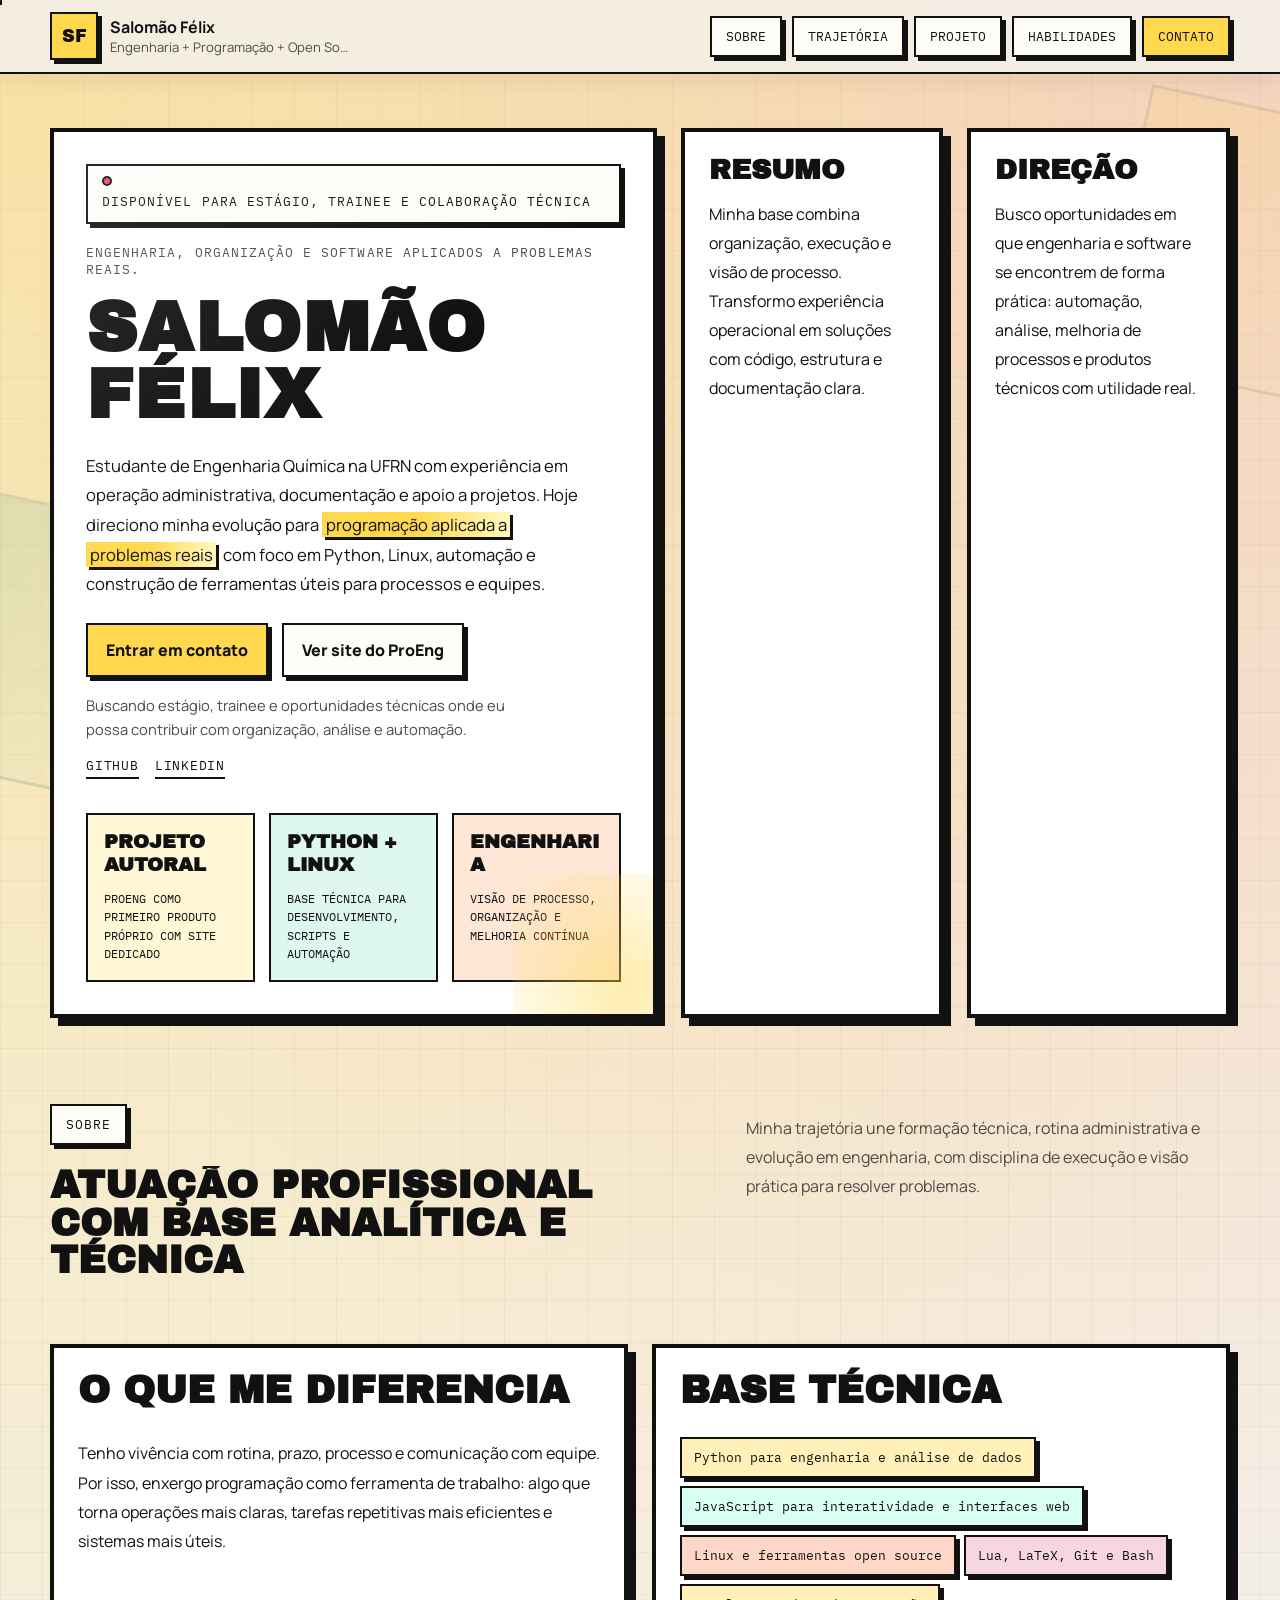
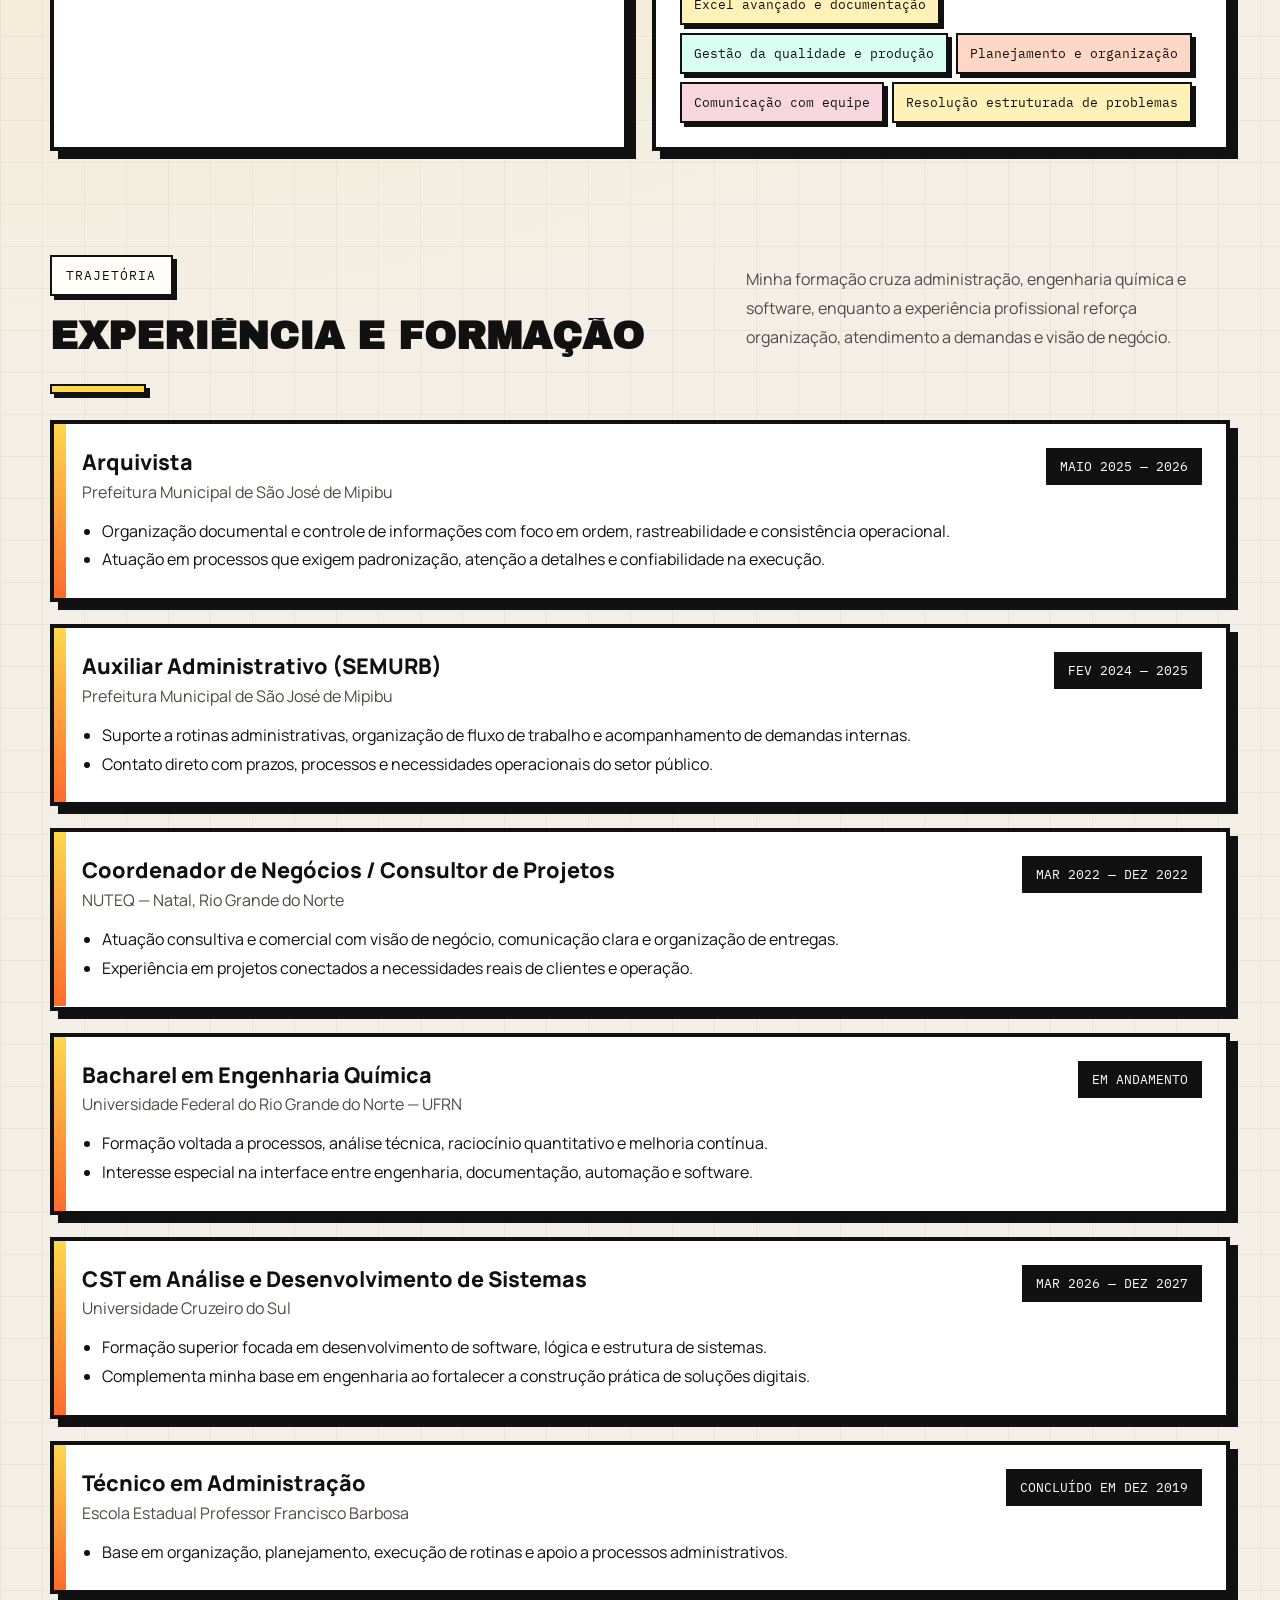
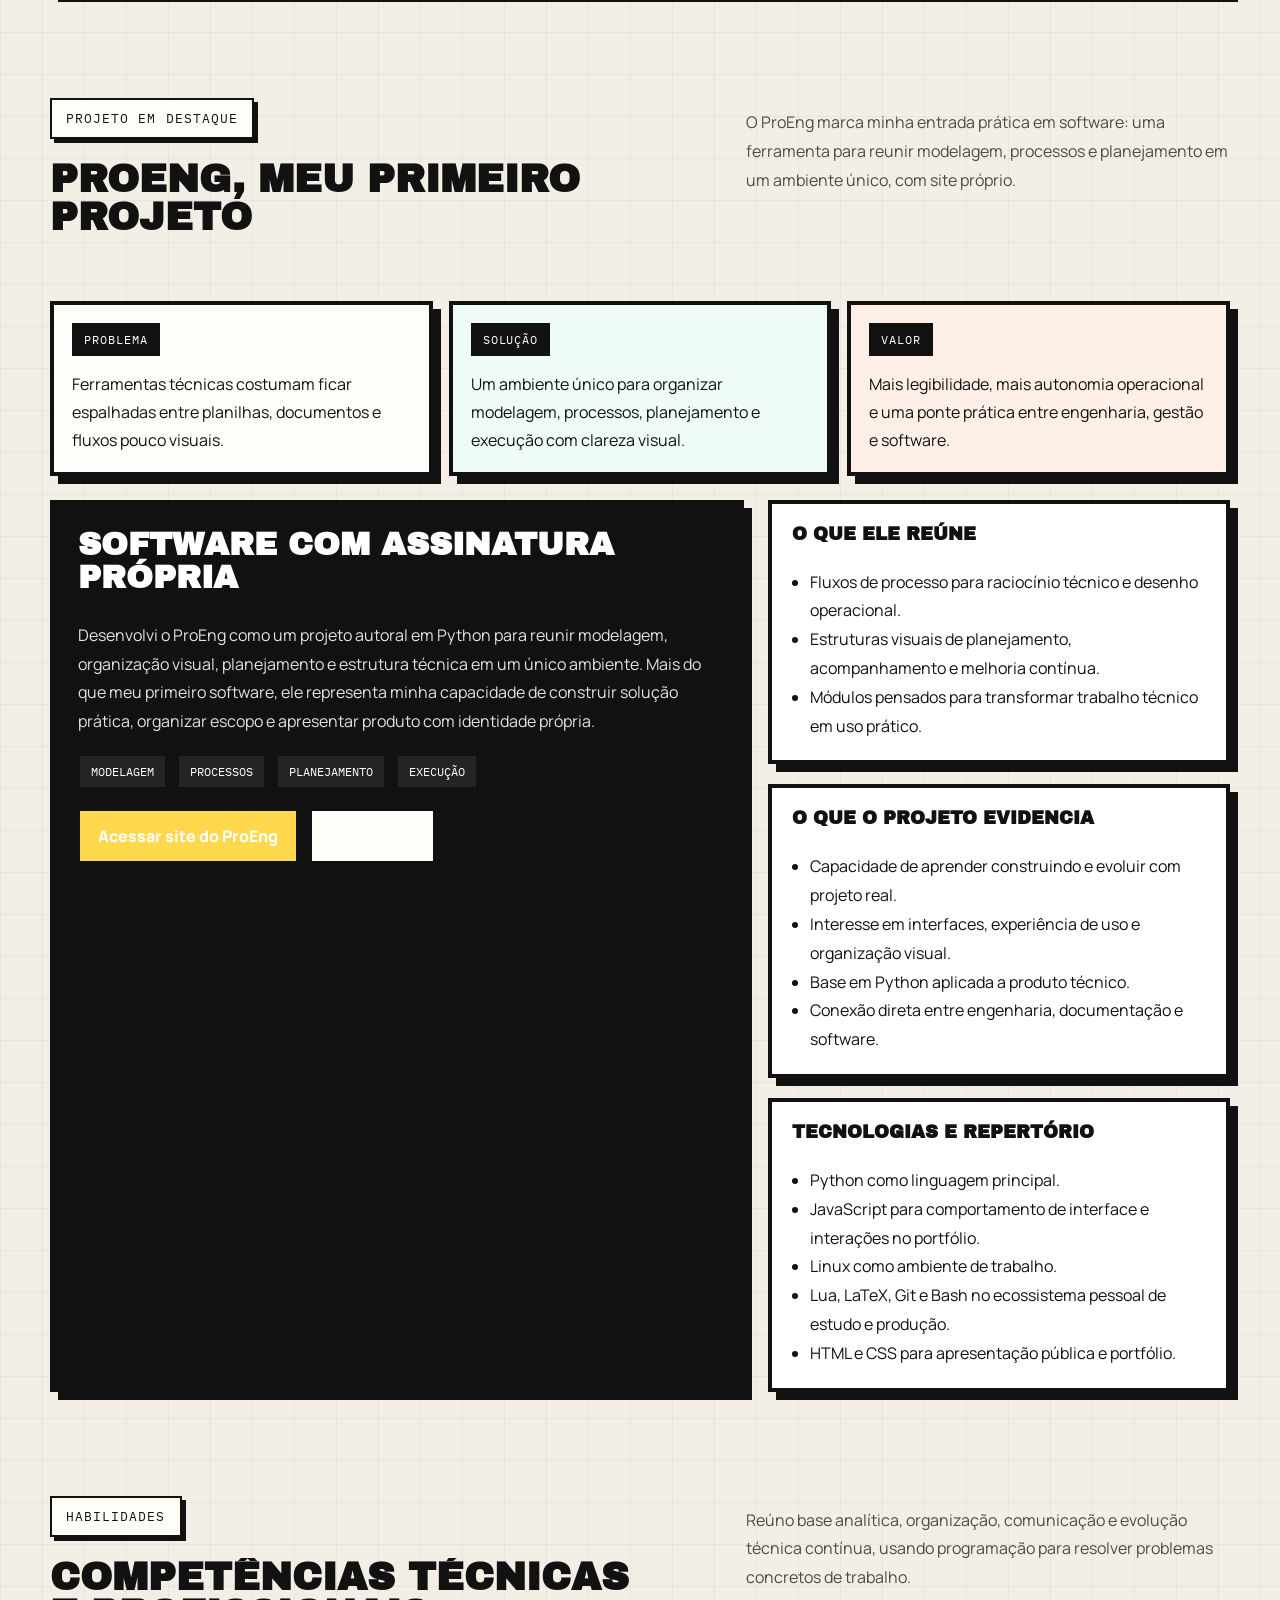
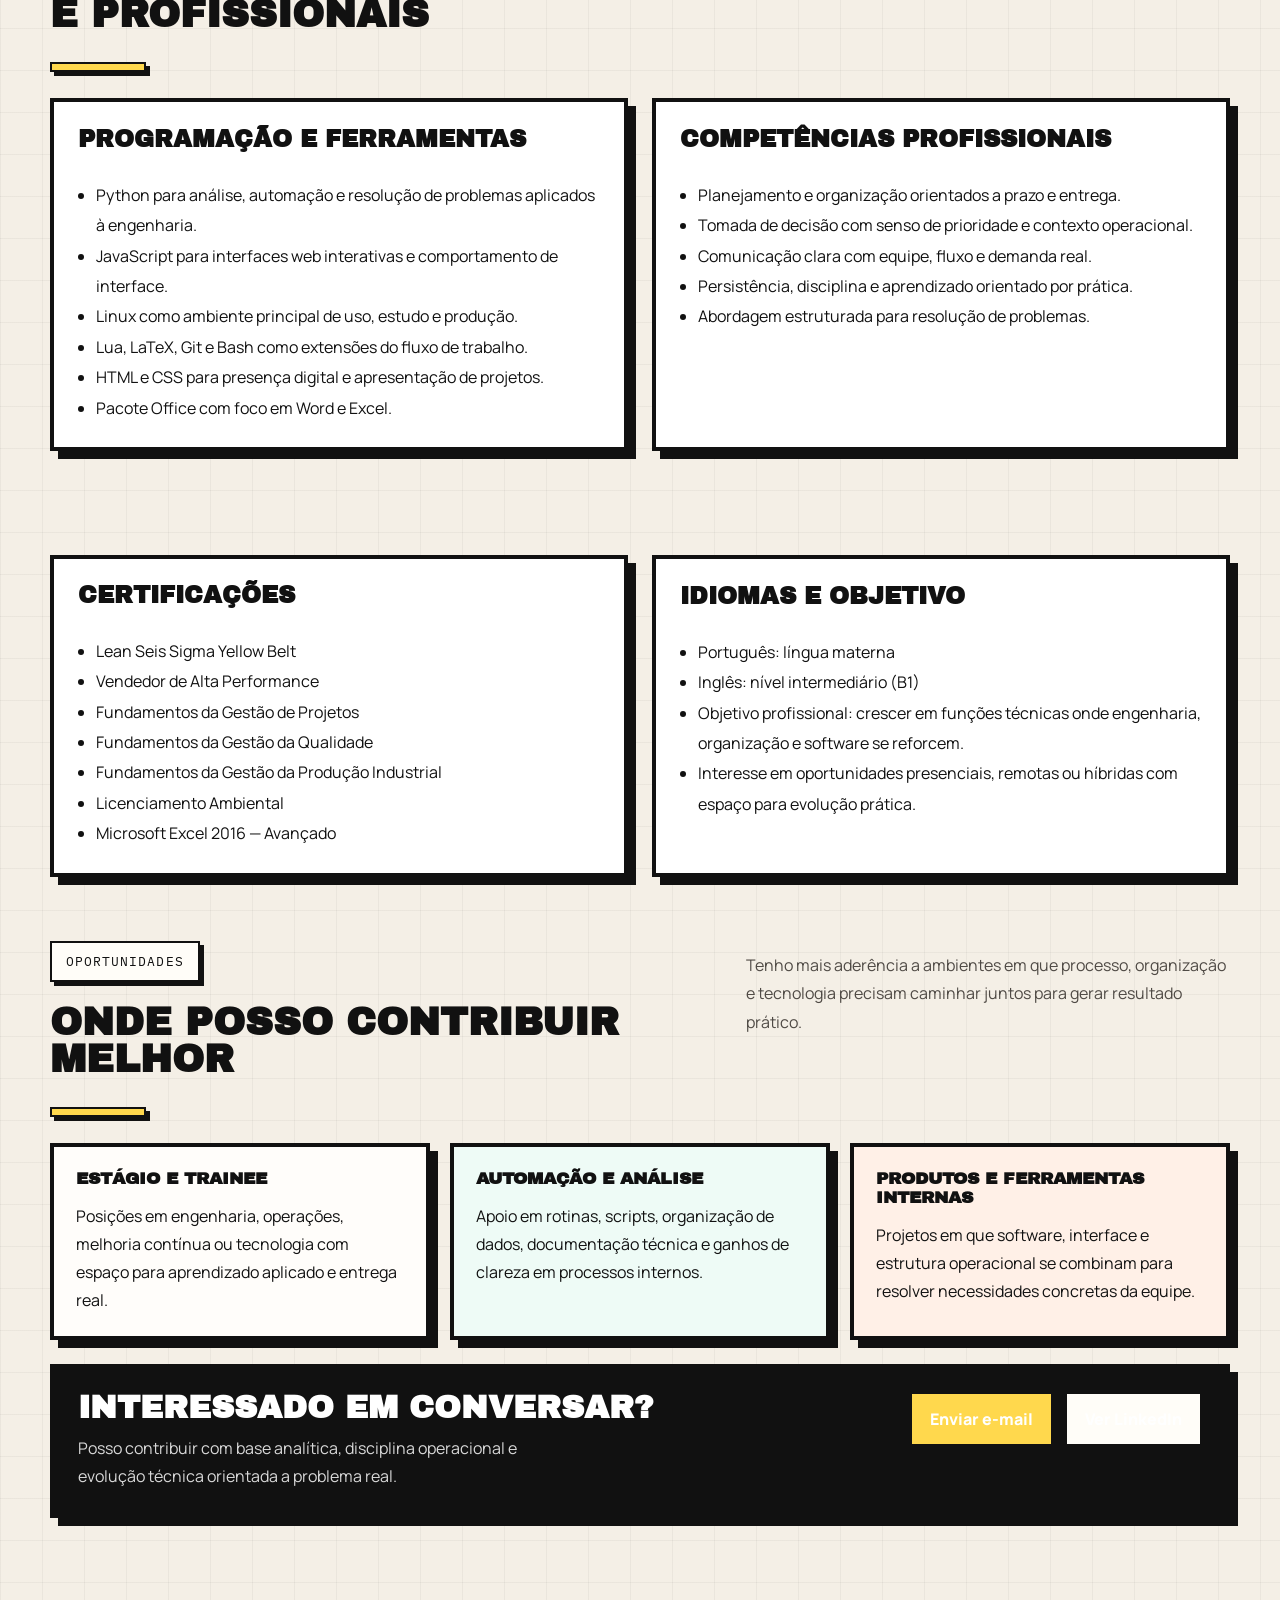
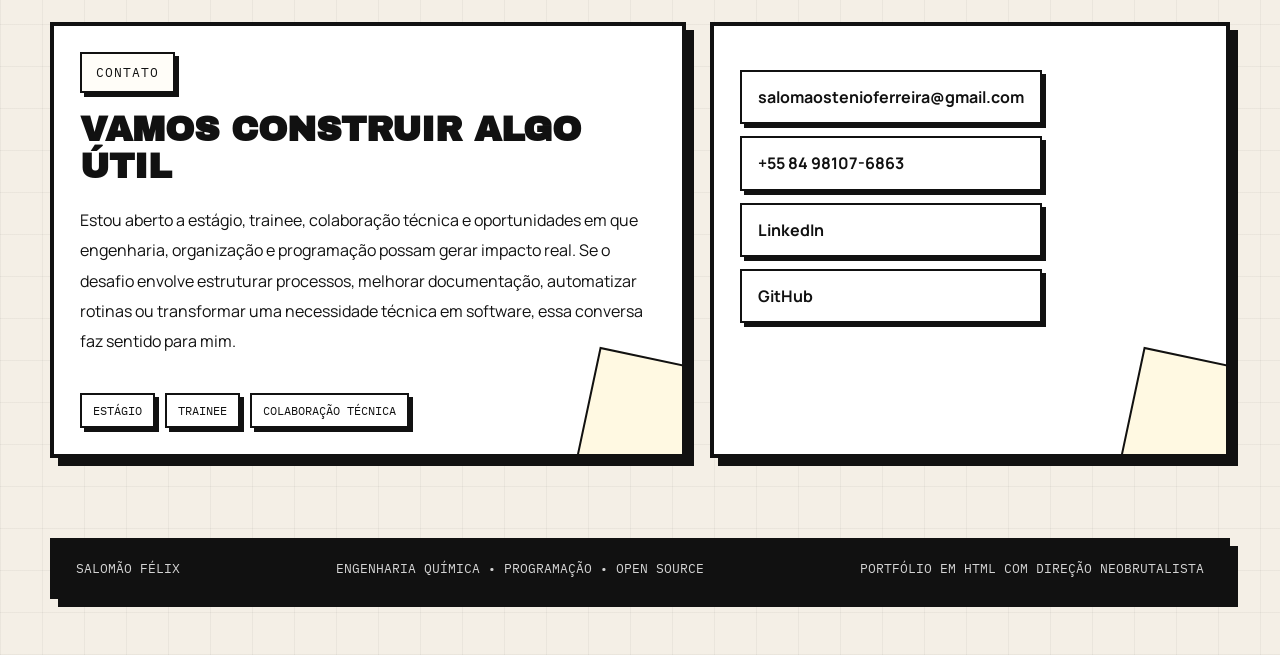
==== commit 0d7f8d6e: "ATT" ====
--- a/index.html
+++ b/index.html
@@ -115,8 +115,7 @@
           <h2 class="section-title" id="sobre-title">Atuação profissional com base analítica e técnica</h2>
         </div>
         <p class="reveal">
-          Minha trajetória une formação técnica, experiência administrativa e evolução em engenharia. Essa combinação me deu
-          disciplina operacional, clareza de execução e visão prática para resolver problemas com método.
+          Minha trajetória une formação técnica, rotina administrativa e evolução em engenharia, com disciplina de execução e visão prática para resolver problemas.
         </p>
       </div>
       <div class="split">
@@ -153,8 +152,7 @@
           <h2 class="section-title" id="trajetoria-title">Experiência e formação</h2>
         </div>
         <p class="reveal">
-          Minha formação cruza administração, engenharia química e desenvolvimento de software. A experiência profissional reforça
-          disciplina, organização, atendimento a demandas e visão de negócio.
+          Minha formação cruza administração, engenharia química e software, enquanto a experiência profissional reforça organização, atendimento a demandas e visão de negócio.
         </p>
       </div>
 
@@ -253,9 +251,7 @@
           <h2 class="section-title" id="projeto-title">ProEng, meu primeiro projeto</h2>
         </div>
         <p class="reveal">
-          O ProEng marca minha entrada prática no desenvolvimento de software. É uma suíte visual para engenharia e gestão
-          pensada para transformar tarefas dispersas em uma ferramenta única, navegável e orientada a uso real. Hoje ele também
-          conta com site próprio para apresentação pública do projeto.
+          O ProEng marca minha entrada prática em software: uma ferramenta para reunir modelagem, processos e planejamento em um ambiente único, com site próprio.
         </p>
       </div>
 
@@ -337,8 +333,7 @@
           <h2 class="section-title" id="habilidades-title">Competências técnicas e profissionais</h2>
         </div>
         <p class="reveal">
-          Minha base reúne capacidade analítica, organização, comunicação e evolução técnica contínua, com foco em usar programação
-          para resolver problemas concretos de trabalho.
+          Reúno base analítica, organização, comunicação e evolução técnica contínua, usando programação para resolver problemas concretos de trabalho.
         </p>
       </div>
 
@@ -403,7 +398,7 @@
           <h2 class="section-title" id="oportunidades-title">Onde posso contribuir melhor</h2>
         </div>
         <p class="reveal">
-          Tenho mais aderência a ambientes em que organização, processo e tecnologia precisam caminhar juntos para gerar resultado prático.
+          Tenho mais aderência a ambientes em que processo, organização e tecnologia precisam caminhar juntos para gerar resultado prático.
         </p>
       </div>
 
--- a/assets/css/styles.css
+++ b/assets/css/styles.css
@@ -599,7 +599,7 @@
   display:flex;
   flex-direction:column;
   align-items:flex-start;
-  gap:16px;
+  gap:22px;
 }
 
 .section-head p{
@@ -1023,7 +1023,7 @@
 }
 
 .section-head .stamp{
-  margin-bottom:2px;
+  margin-bottom:0;
 }
 
 .panel .stamp,
@@ -1420,7 +1420,7 @@
   }
 
   :root{
-    --section-space:30px;
+    --section-space:24px;
   }
 
   .topbar,
@@ -1509,8 +1509,8 @@
 
   .hero-subtitle{
     max-width:100%;
-    font-size:.95rem;
-    line-height:1.46;
+    font-size:.92rem;
+    line-height:1.38;
   }
 
   .hero-intro{
@@ -1526,20 +1526,20 @@
   }
 
   .hero-actions{
-    margin-top:22px;
+    margin-top:18px;
     gap:10px;
     flex-direction:column;
   }
 
   .hero-links{
-    margin-top:14px;
-    gap:12px;
+    margin-top:12px;
+    gap:10px;
   }
 
   .hero-availability{
-    margin-top:12px;
-    font-size:.84rem;
-    line-height:1.42;
+    margin-top:10px;
+    font-size:.8rem;
+    line-height:1.34;
   }
 
   .hero-links a{
@@ -1553,7 +1553,7 @@
   }
 
   .hero-metrics{
-    margin-top:18px;
+    margin-top:14px;
   }
 
   .hero-card,
@@ -1583,17 +1583,23 @@
   }
 
   .section-head{
-    margin-bottom:16px;
+    margin-bottom:12px;
+    display:grid;
+    gap:4px;
   }
 
   .section-head > div{
-    gap:4px;
+    flex:none;
+    gap:12px;
   }
 
   .section-head p{
+    flex:none;
+    width:100%;
     max-width:none;
-    line-height:1.46;
-    font-size:.92rem;
+    margin-top:0;
+    line-height:1.38;
+    font-size:.88rem;
     padding-top:0;
     text-wrap:auto;
   }
@@ -1611,7 +1617,7 @@
   .contact-grid,
   .mini-panels,
   .cta-panel{
-    gap:18px;
+    gap:14px;
   }
 
   .project-links{
@@ -1625,12 +1631,12 @@
 
   .project-aside,
   .timeline{
-    gap:16px;
+    gap:14px;
   }
 
   .project-proof{
-    gap:14px;
-    margin-bottom:20px;
+    gap:10px;
+    margin-bottom:14px;
   }
 
   .project-proof-card{
@@ -1643,7 +1649,7 @@
 
   .contact-links{
     margin-top:0;
-    gap:10px;
+    gap:8px;
     width:100%;
   }
 
@@ -1661,7 +1667,7 @@
   .list-card h3,
   .project-note h4,
   .project-body h3{
-    margin-bottom:8px;
+    margin-bottom:6px;
   }
 
   .panel p,
@@ -1670,7 +1676,7 @@
   .project-note ul,
   .list-card ul,
   .contact-card p{
-    line-height:1.46;
+    line-height:1.38;
   }
 
   .section-head::after{
@@ -1737,21 +1743,26 @@
   .list-card ul,
   .contact-card p,
   .project-proof-card p{
-    font-size:.9rem;
-    line-height:1.42;
+    font-size:.86rem;
+    line-height:1.34;
   }
 
   .hero-availability{
-    font-size:.8rem;
-    line-height:1.38;
+    font-size:.78rem;
+    line-height:1.3;
   }
 
   .section-head{
-    margin-bottom:14px;
+    margin-bottom:10px;
+    gap:3px;
   }
 
   .section-head > div{
-    gap:4px;
+    gap:10px;
+  }
+
+  .section-head p{
+    margin-top:0;
   }
 
   .hero-card,
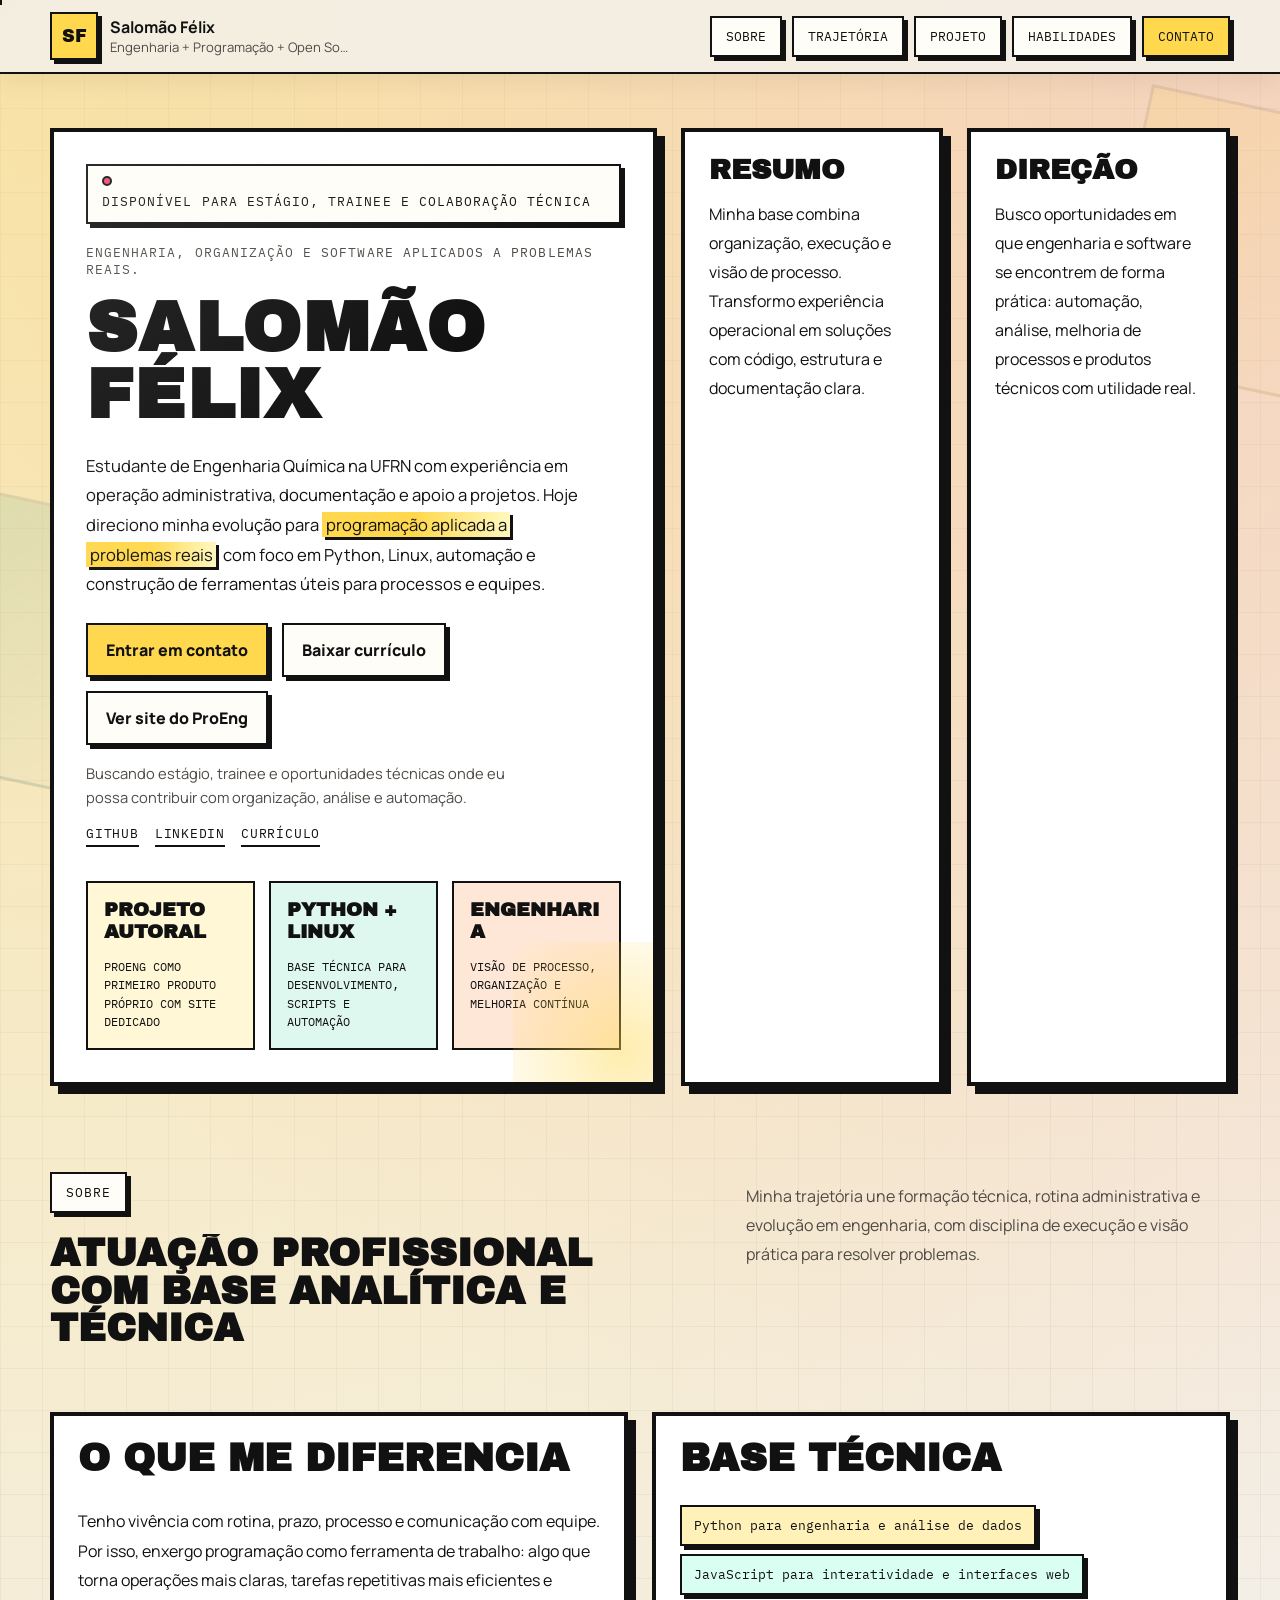
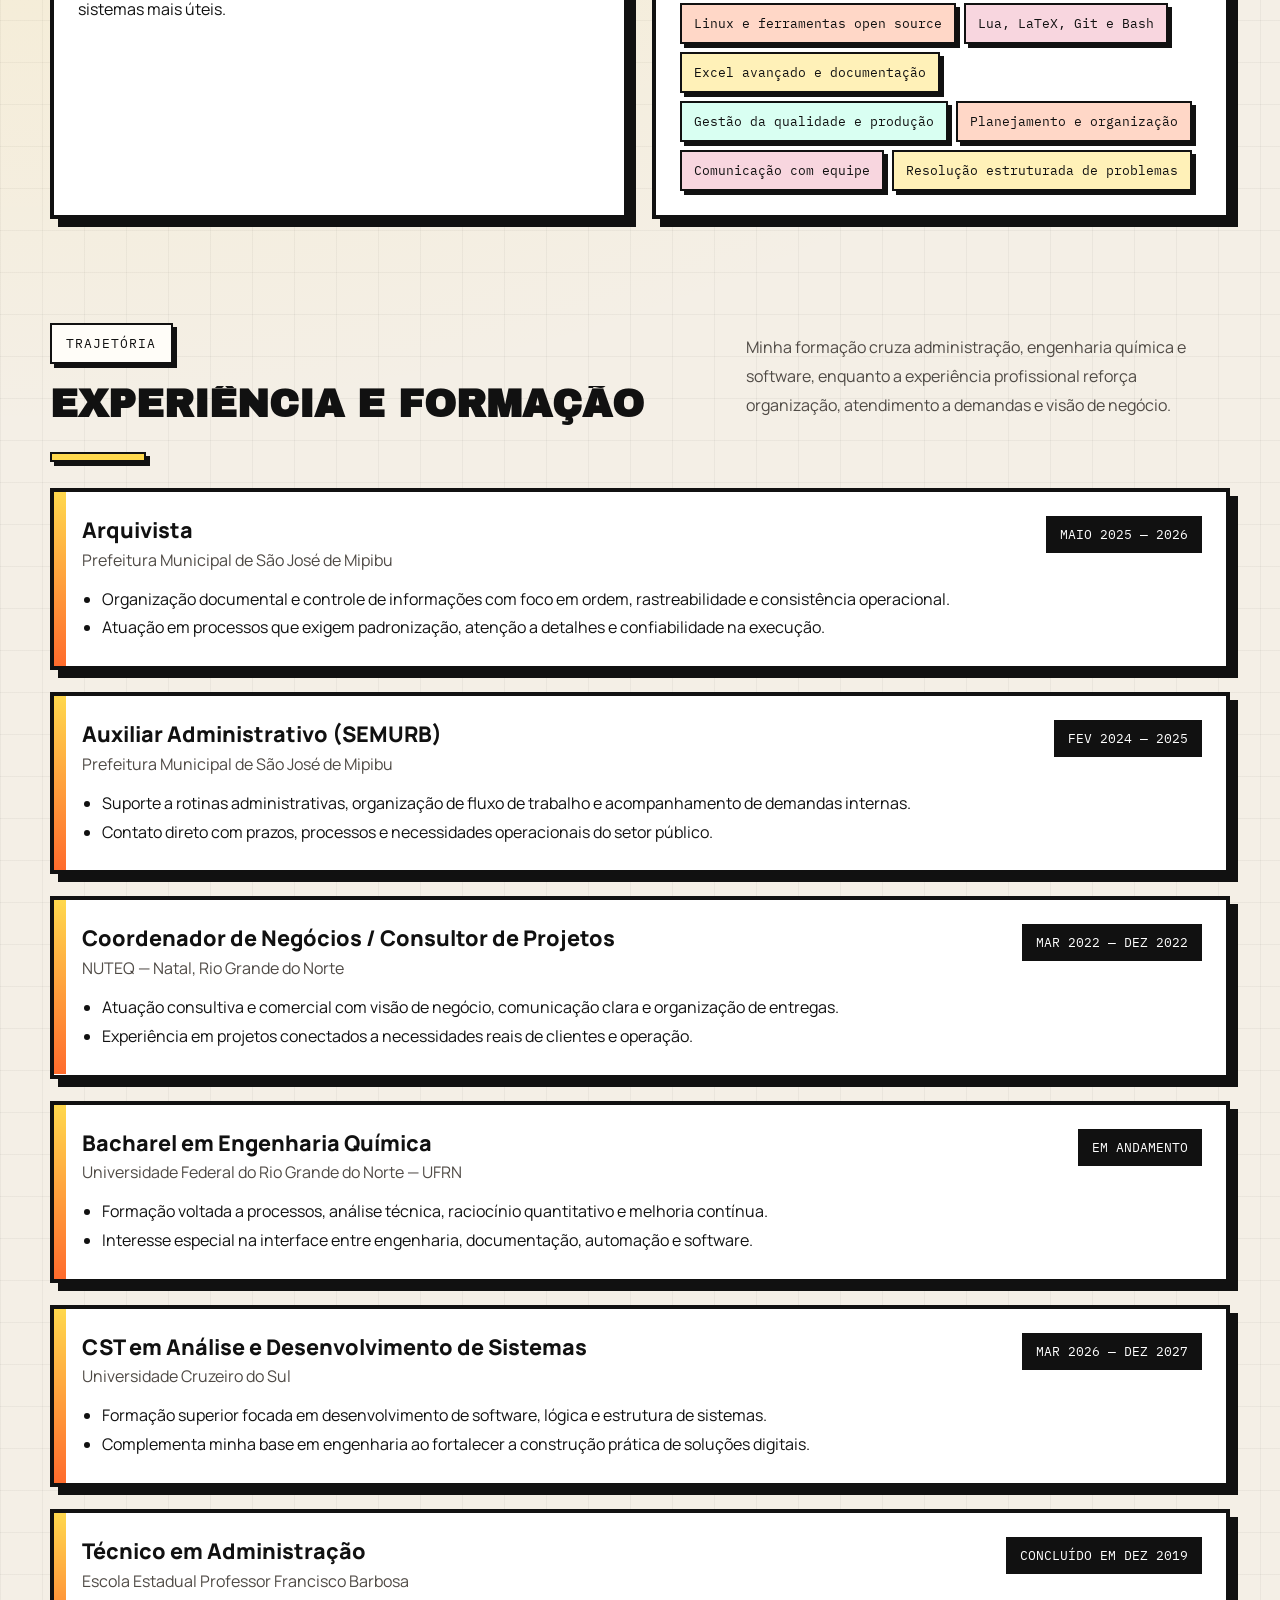
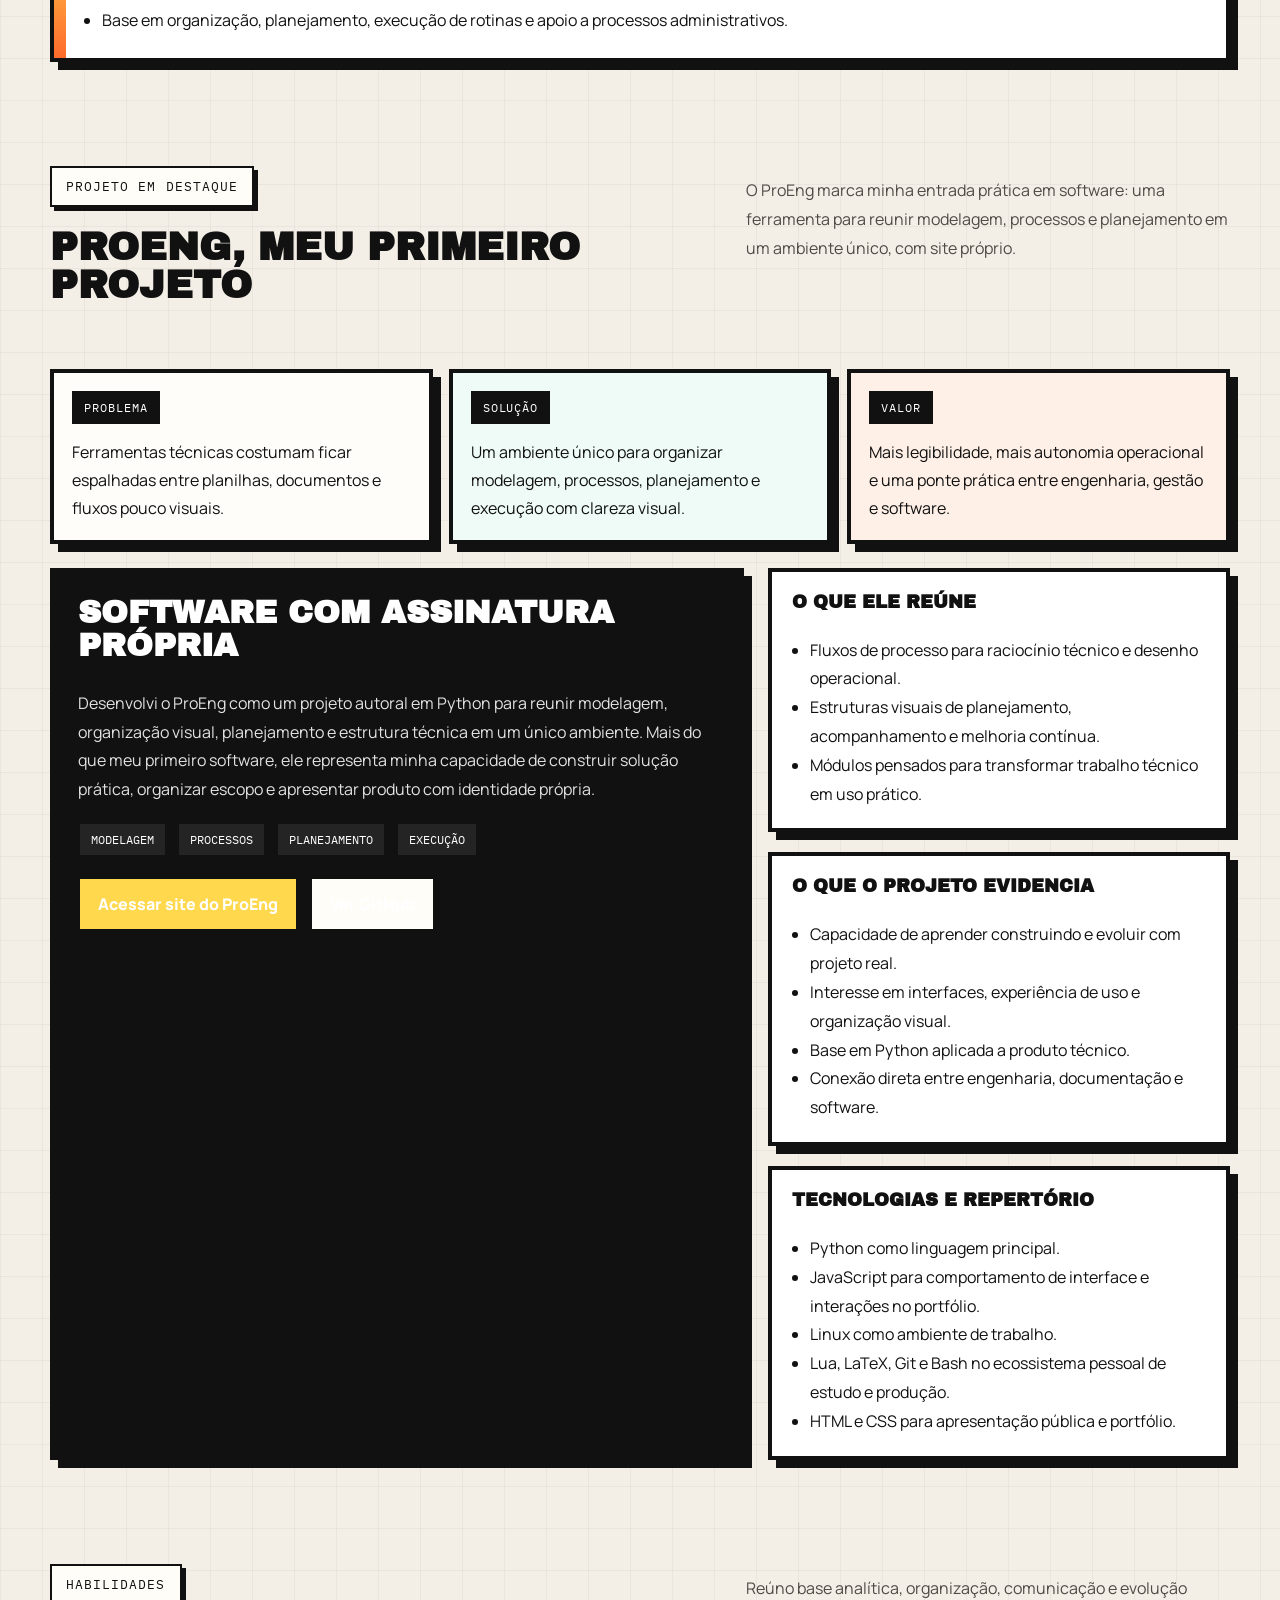
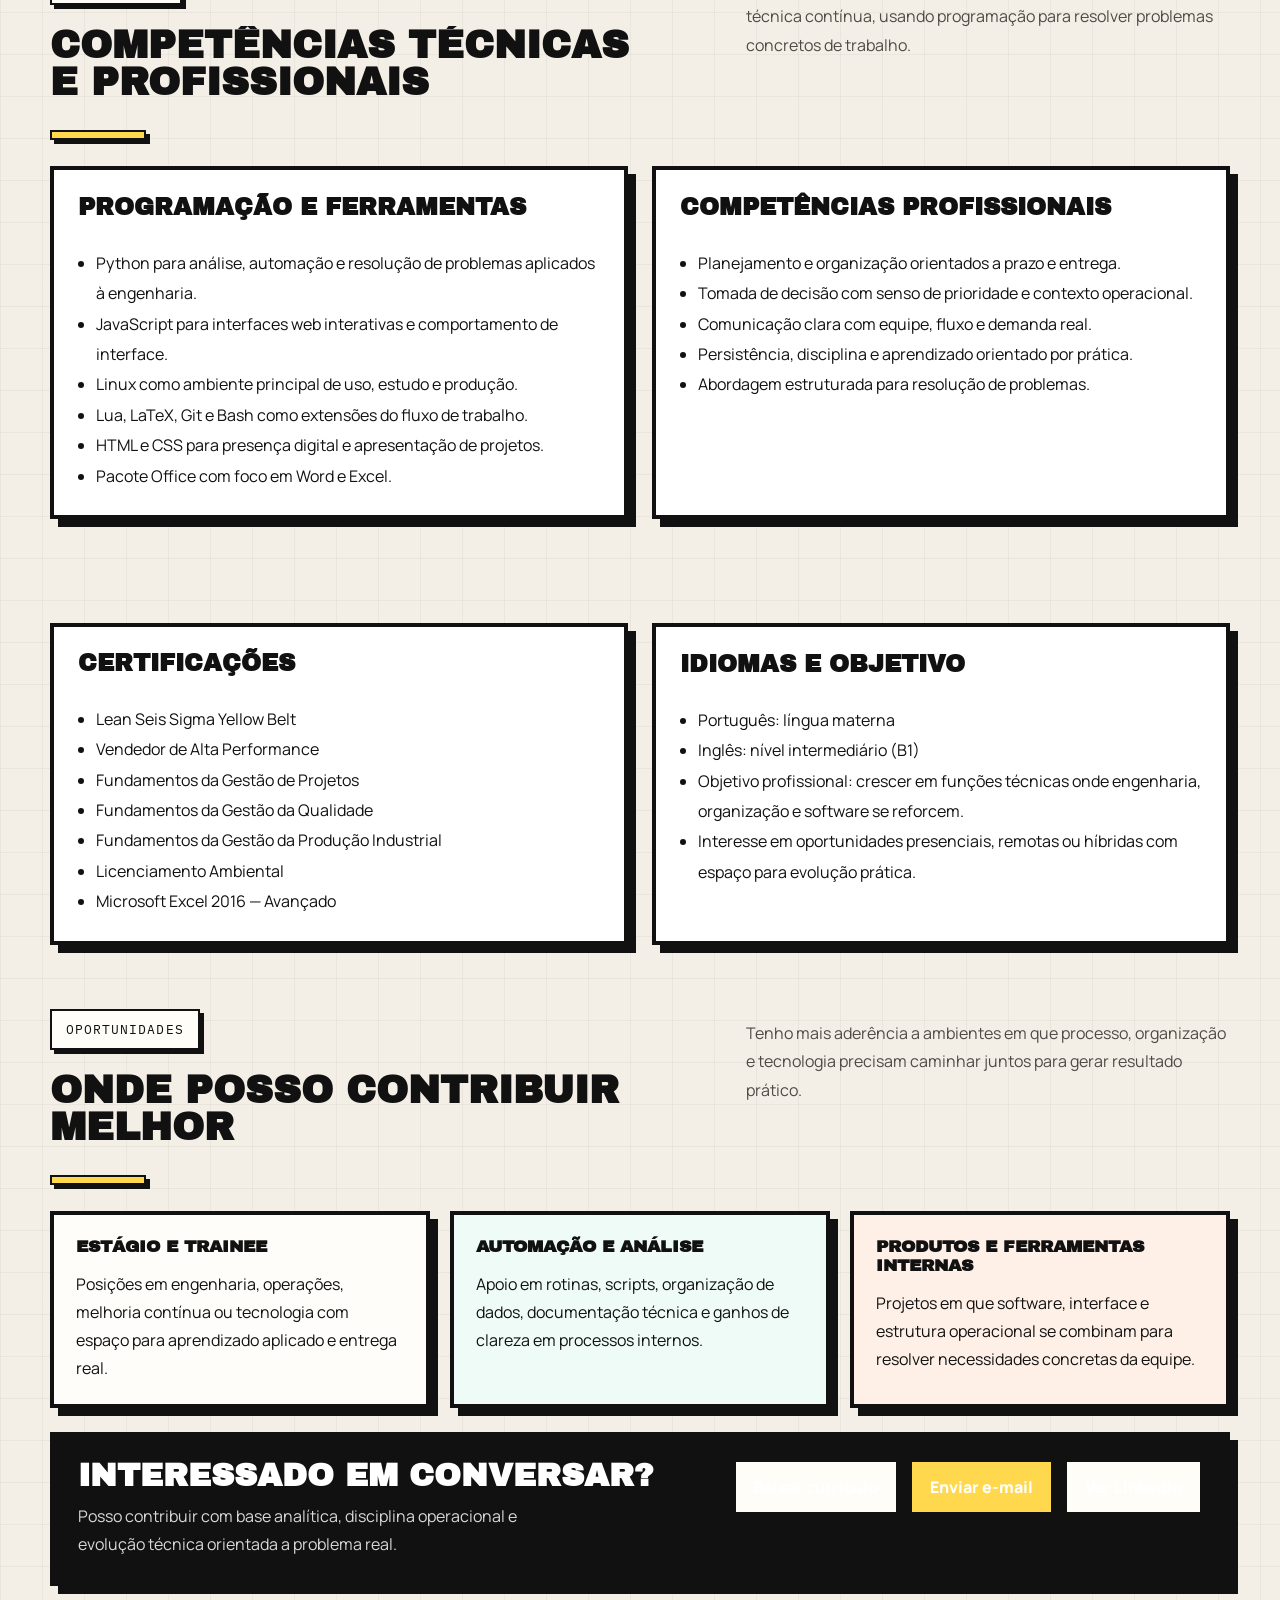
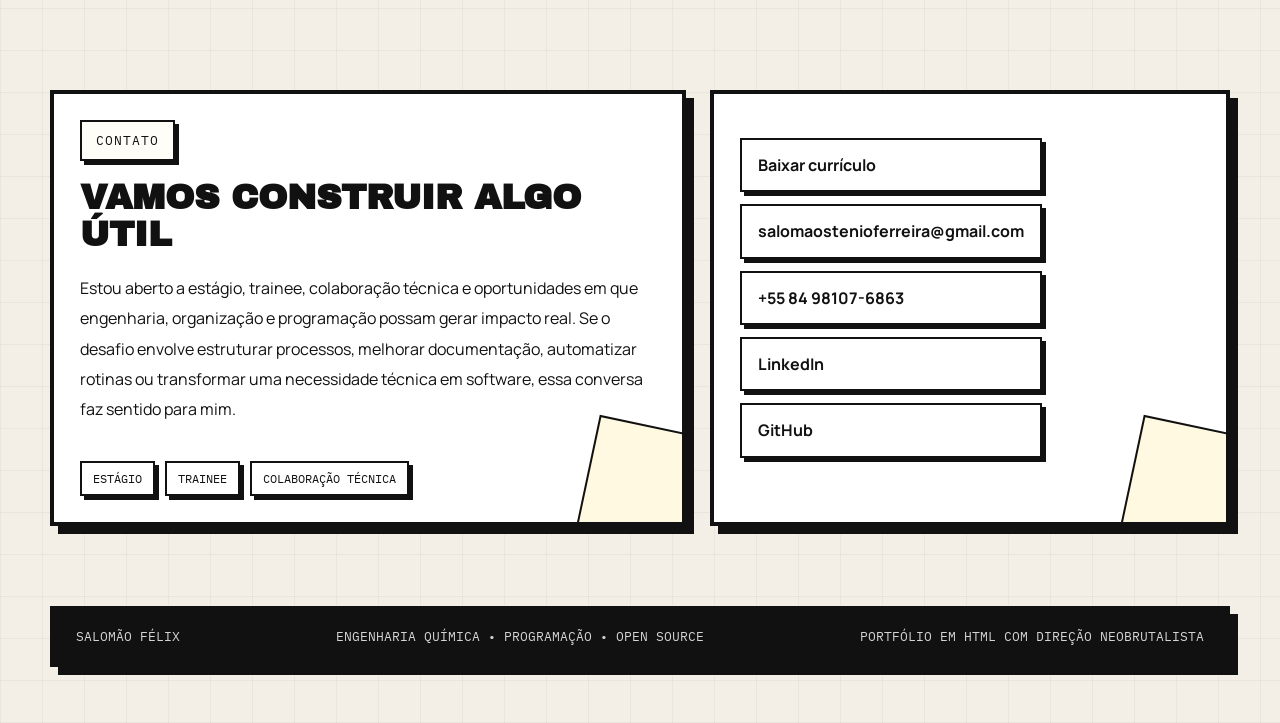
==== commit 672a3304: "ATT" ====
--- a/index.html
+++ b/index.html
@@ -41,7 +41,7 @@
 <nav class="mobile-dock" aria-label="Ações rápidas">
   <a href="#contato">Contato</a>
   <a href="#projeto">Projeto</a>
-  <a href="https://github.com/sasal0519" target="_blank" rel="noreferrer">GitHub</a>
+  <a href="assets/docs/curriculo-salomao-felix.pdf" download>Currículo</a>
 </nav>
 
 <main id="conteudo">
@@ -61,6 +61,7 @@
         </p>
         <div class="hero-actions">
           <a class="button primary" href="#contato">Entrar em contato</a>
+          <a class="button secondary" href="assets/docs/curriculo-salomao-felix.pdf" download>Baixar currículo</a>
           <a class="button secondary" href="https://sasal0519.github.io/proeng/" target="_blank" rel="noreferrer">Ver site do ProEng</a>
         </div>
         <p class="hero-availability">
@@ -69,6 +70,7 @@
         <div class="hero-links">
           <a href="https://github.com/sasal0519" target="_blank" rel="noreferrer" aria-label="Abrir GitHub de Salomão Félix">GitHub</a>
           <a href="https://www.linkedin.com/in/salom%C3%A3o-f%C3%A9lix-b4b492191/" target="_blank" rel="noreferrer" aria-label="Abrir LinkedIn de Salomão Félix">LinkedIn</a>
+          <a href="assets/docs/curriculo-salomao-felix.pdf" download aria-label="Baixar currículo de Salomão Félix">Currículo</a>
         </div>
         <div class="hero-metrics">
           <div class="metric">
@@ -423,6 +425,7 @@
           <p>Posso contribuir com base analítica, disciplina operacional e evolução técnica orientada a problema real.</p>
         </div>
         <div class="cta-actions">
+          <a class="button secondary" href="assets/docs/curriculo-salomao-felix.pdf" download>Baixar currículo</a>
           <a class="button primary" href="mailto:salomaostenioferreira@gmail.com">Enviar e-mail</a>
           <a class="button secondary" href="https://www.linkedin.com/in/salom%C3%A3o-f%C3%A9lix-b4b492191/" target="_blank" rel="noreferrer">Ver LinkedIn</a>
         </div>
@@ -448,6 +451,7 @@
       </div>
       <div class="contact-card reveal">
         <address class="contact-links">
+          <a href="assets/docs/curriculo-salomao-felix.pdf" download aria-label="Baixar currículo de Salomão Félix">Baixar currículo</a>
           <a href="mailto:salomaostenioferreira@gmail.com" aria-label="Enviar e-mail para Salomão Félix">salomaostenioferreira@gmail.com</a>
           <a href="tel:+5584981076863" aria-label="Ligar para Salomão Félix">+55 84 98107-6863</a>
           <a href="https://www.linkedin.com/in/salom%C3%A3o-f%C3%A9lix-b4b492191/" target="_blank" rel="noreferrer" aria-label="Abrir LinkedIn de Salomão Félix">LinkedIn</a>
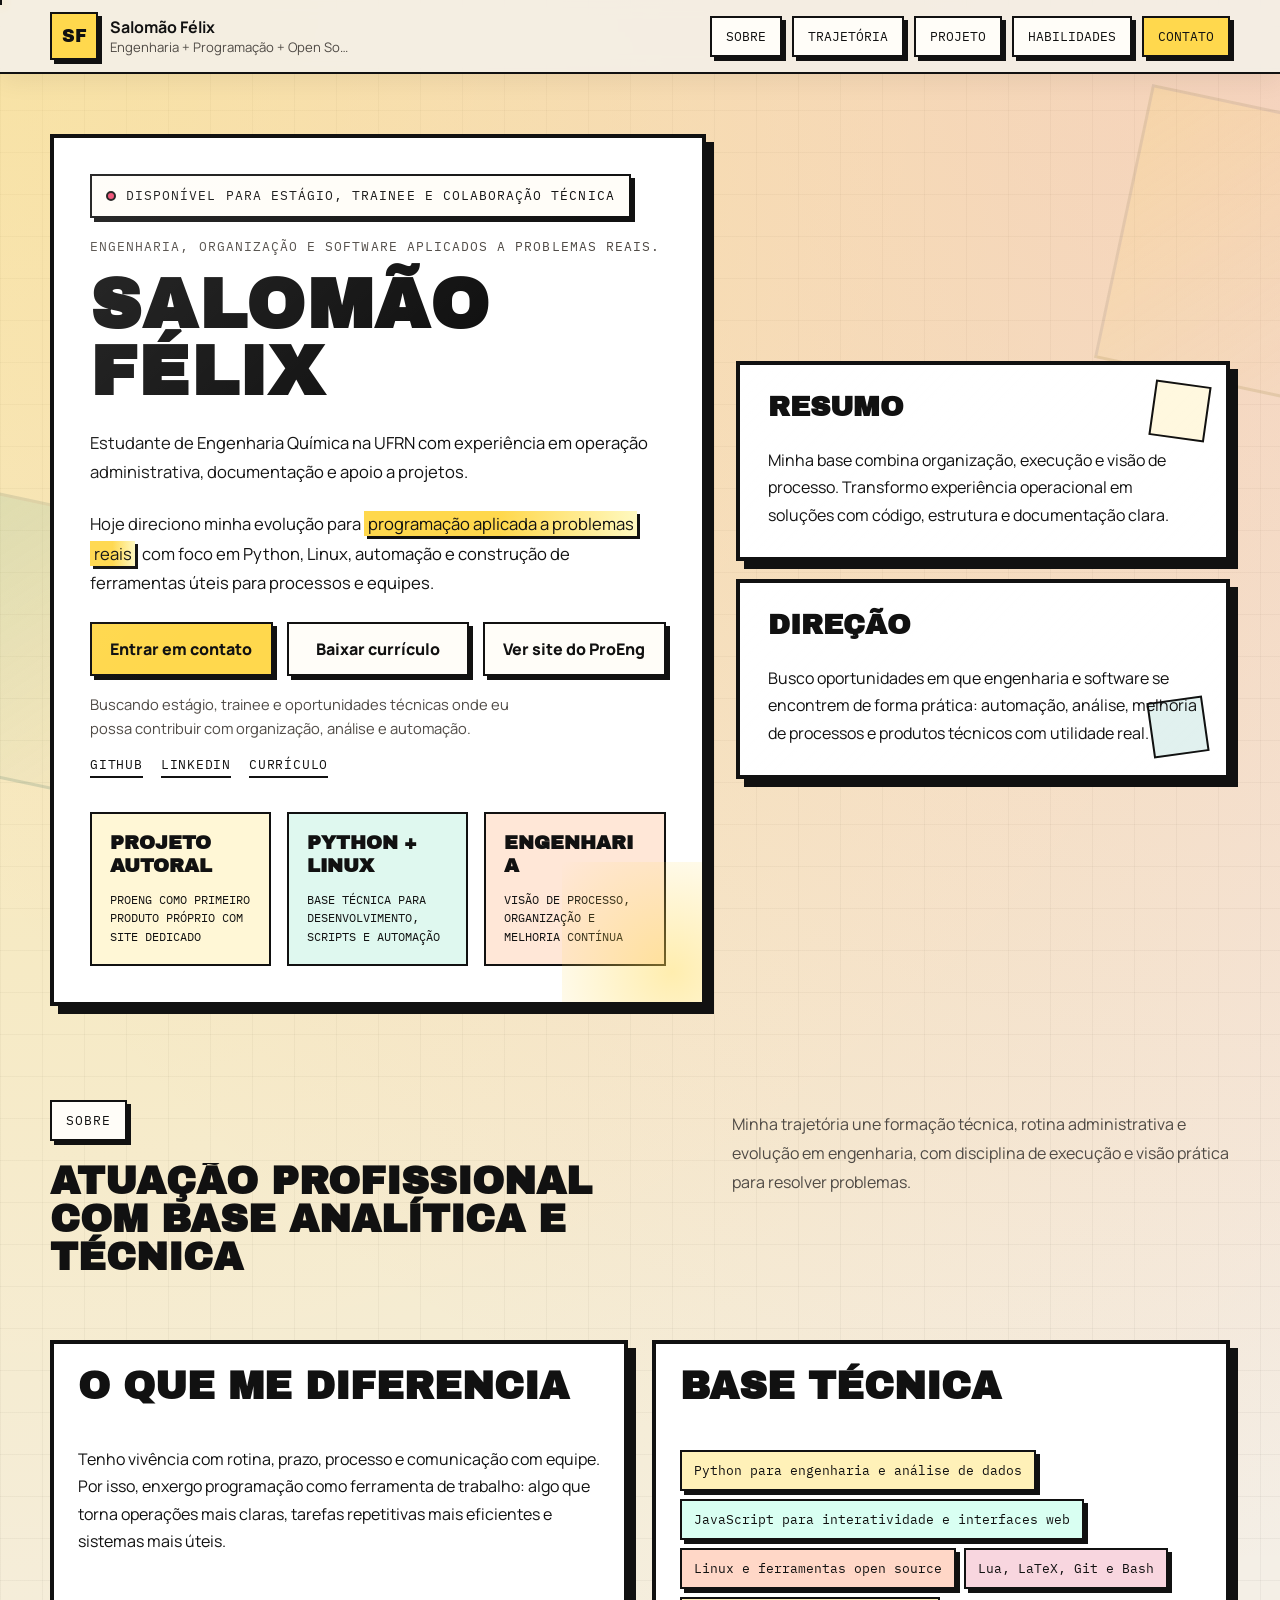
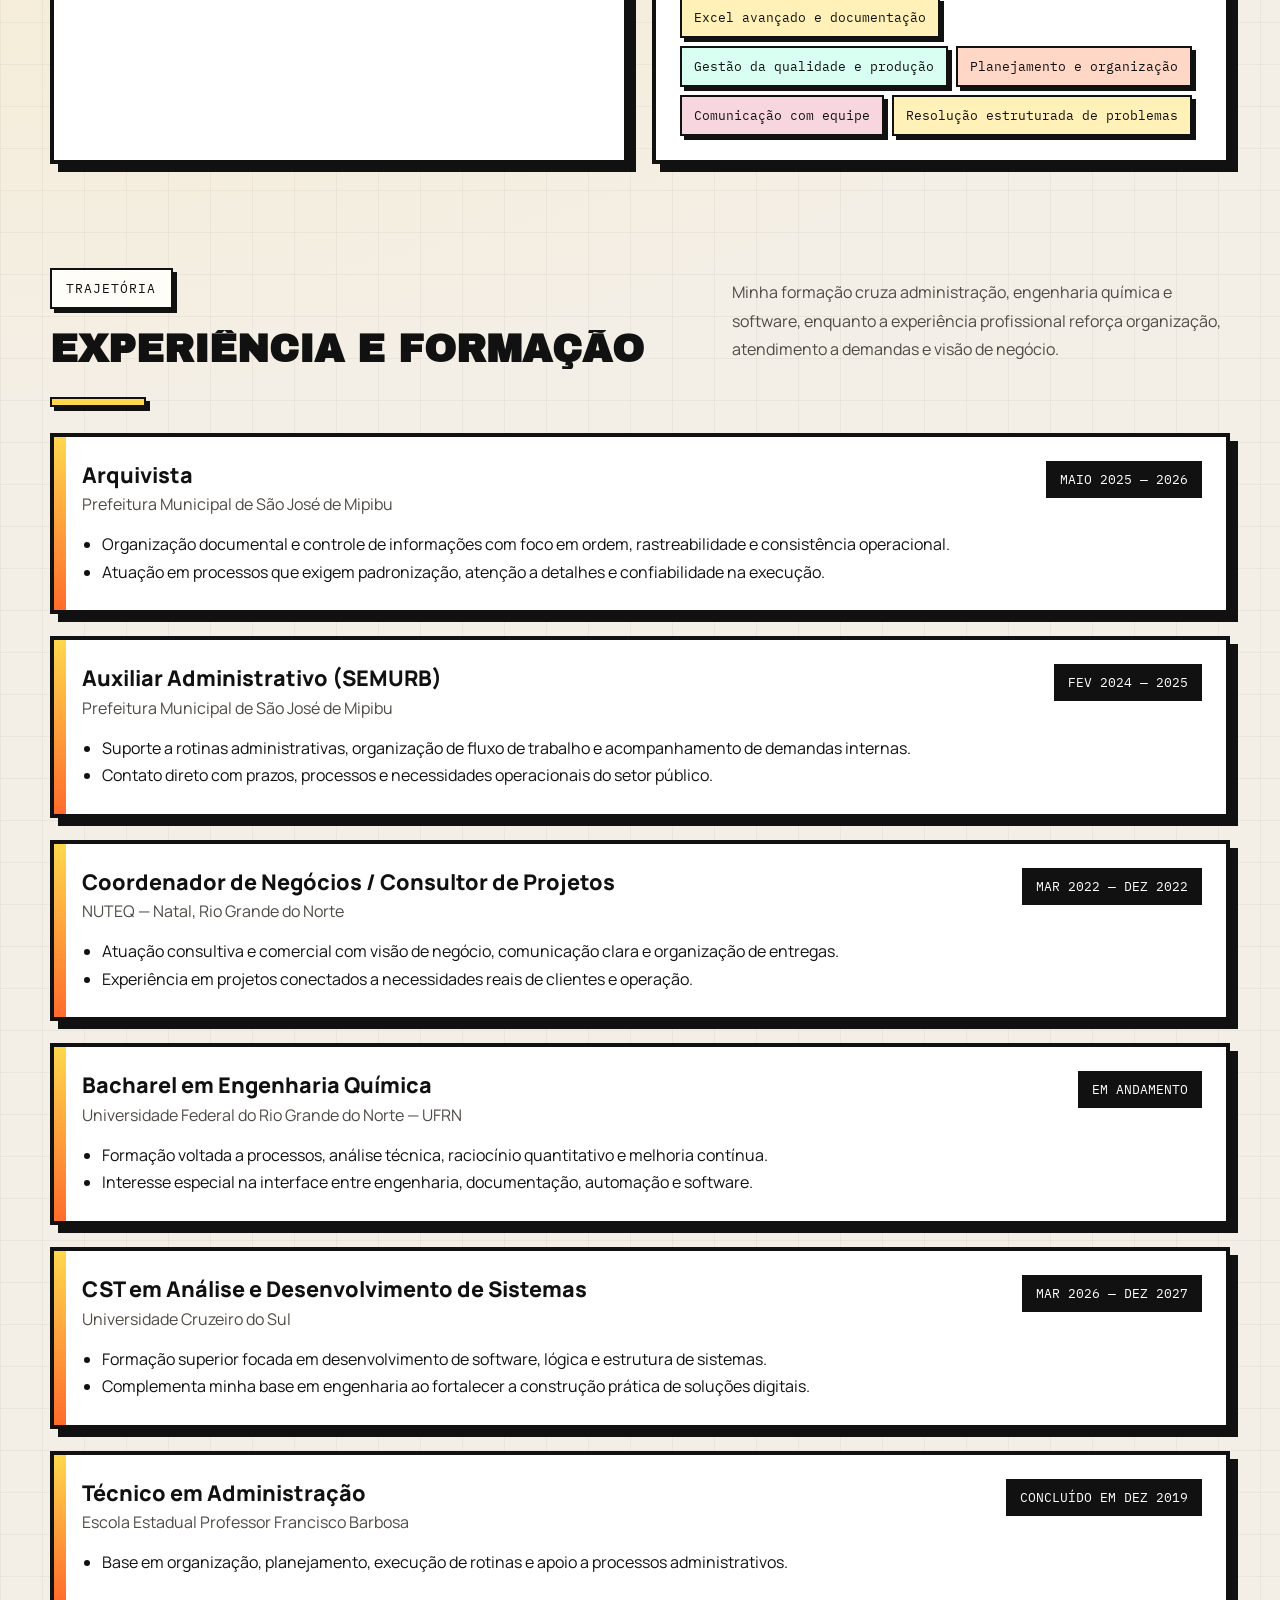
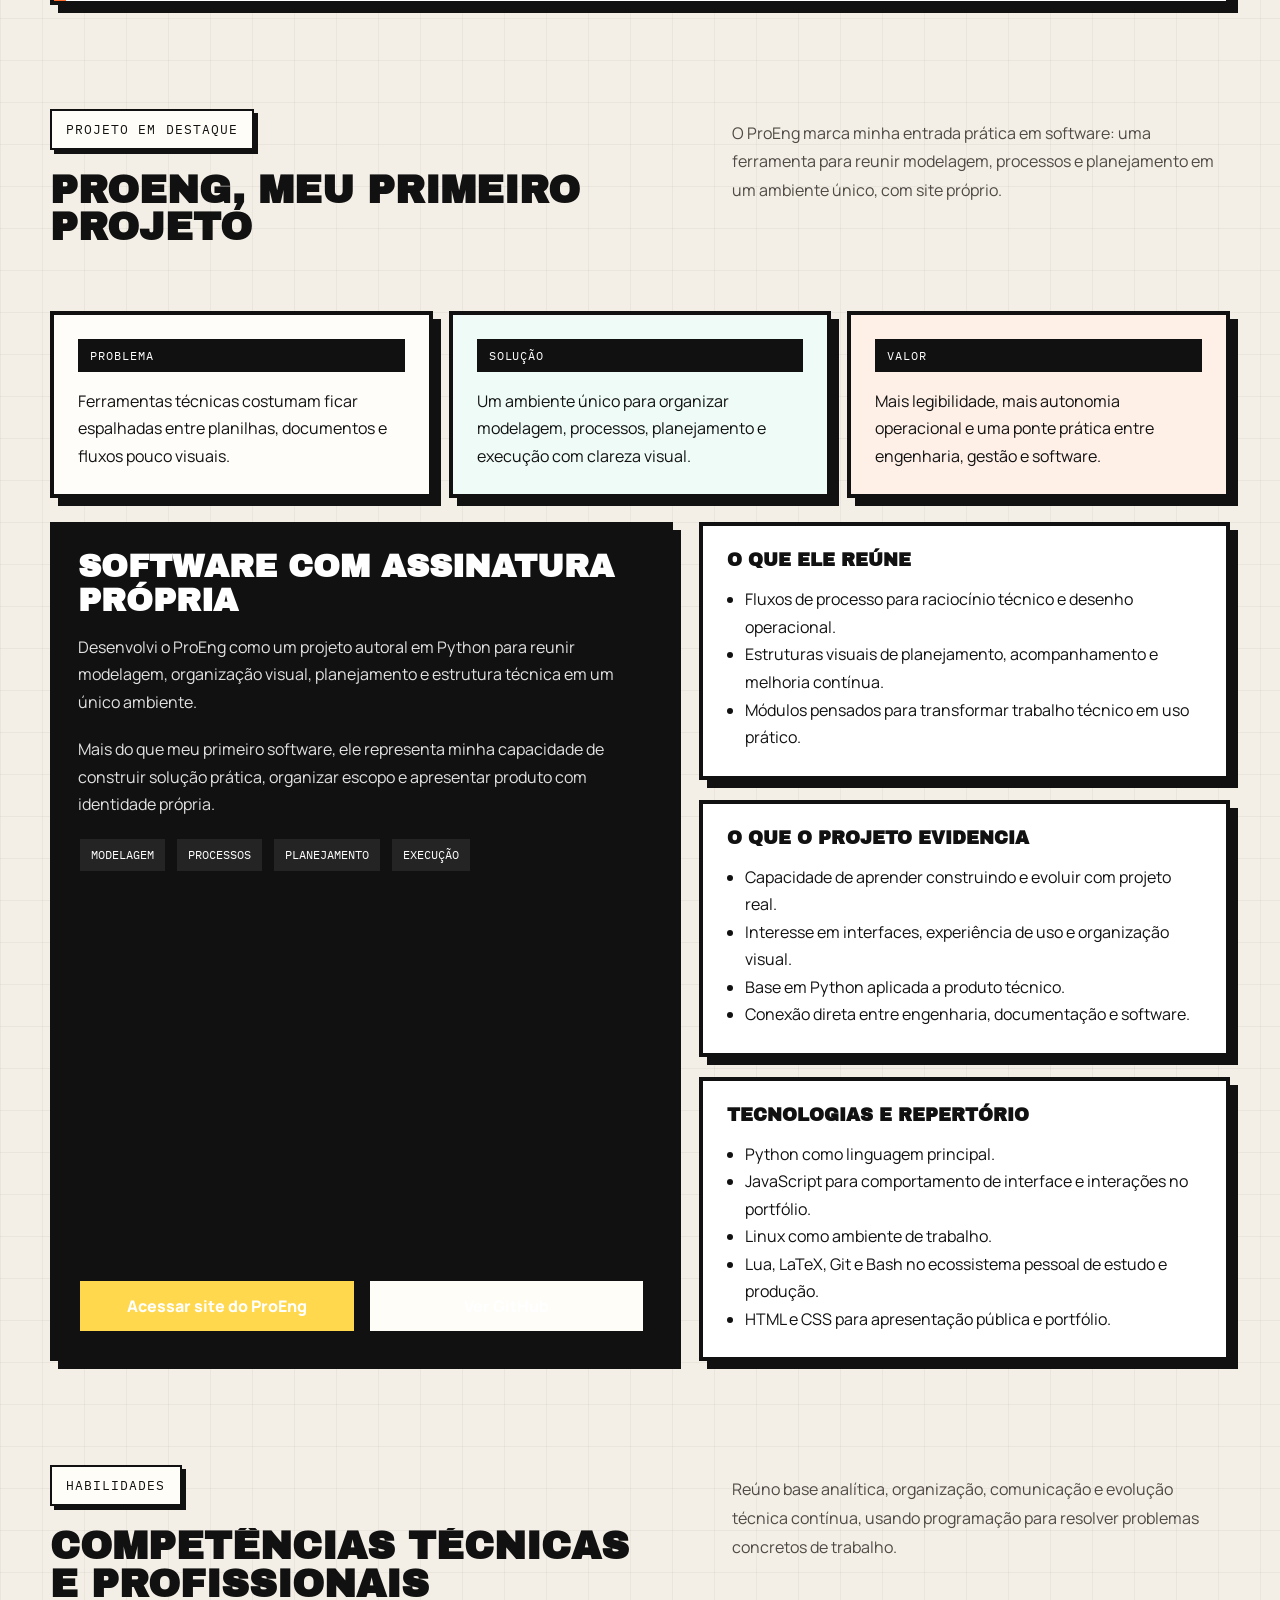
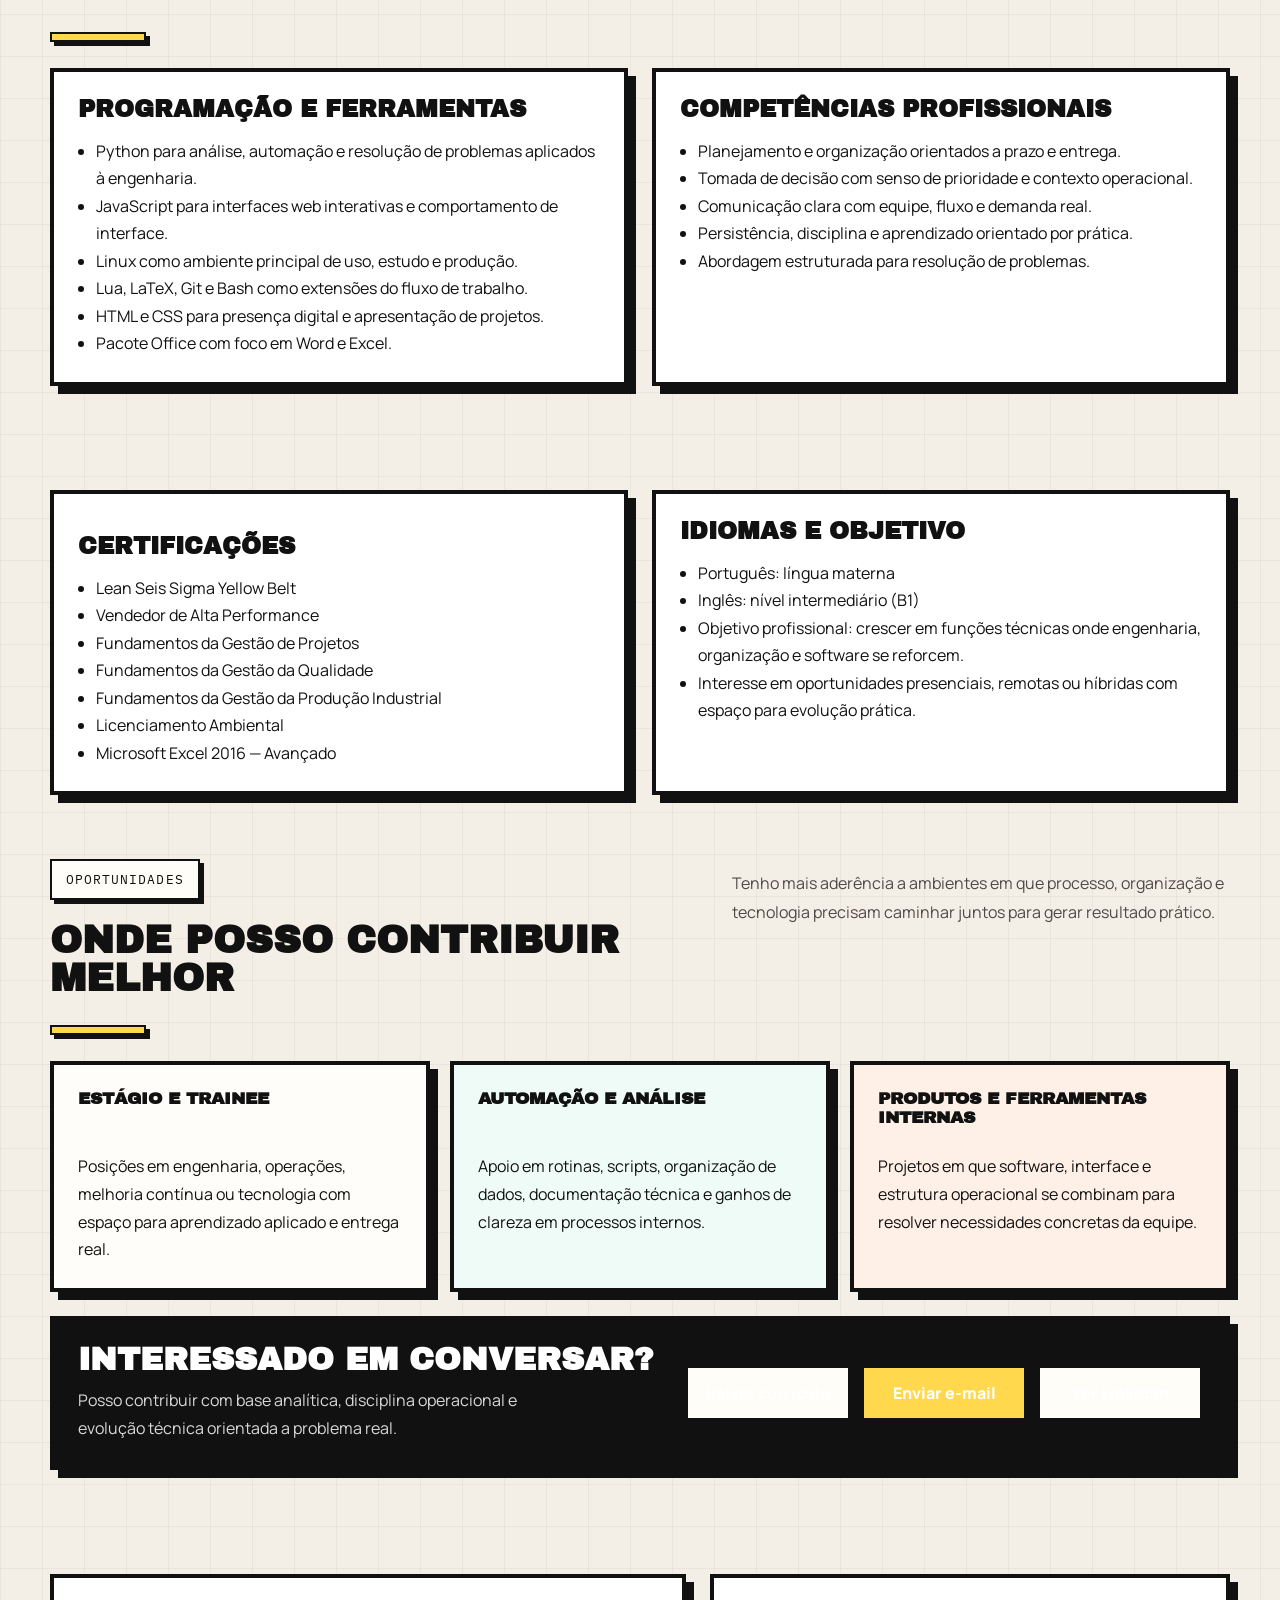
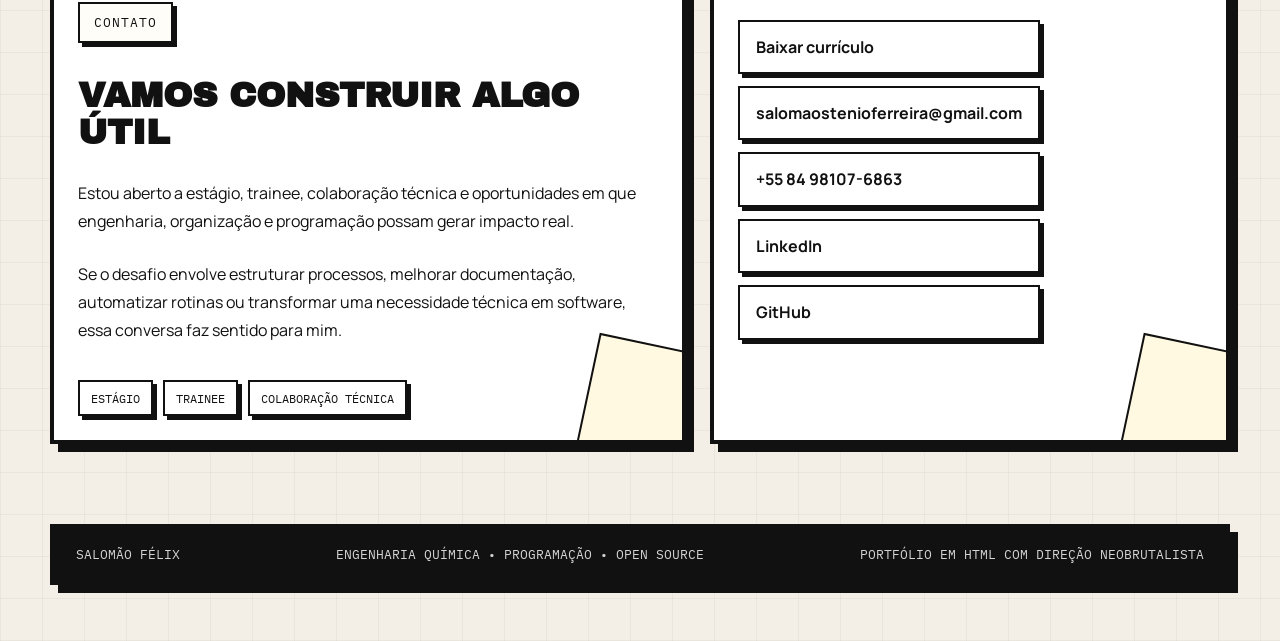
==== commit fe08d47a: "att" ====
--- a/index.html
+++ b/index.html
@@ -56,6 +56,8 @@
         </h1>
         <p class="hero-subtitle">
           Estudante de Engenharia Química na UFRN com experiência em operação administrativa, documentação e apoio a projetos.
+        </p>
+        <p class="hero-subtitle">
           Hoje direciono minha evolução para <span class="hero-highlight">programação aplicada a problemas reais</span>, com foco em Python,
           Linux, automação e construção de ferramentas úteis para processos e equipes.
         </p>
@@ -276,11 +278,16 @@
         <article class="project-main reveal">
           <div class="project-body">
             <h3>Software com assinatura própria</h3>
-            <p>
-              Desenvolvi o ProEng como um projeto autoral em Python para reunir modelagem, organização visual, planejamento e
-              estrutura técnica em um único ambiente. Mais do que meu primeiro software, ele representa minha capacidade de
-              construir solução prática, organizar escopo e apresentar produto com identidade própria.
-            </p>
+            <div class="project-copy">
+              <p>
+                Desenvolvi o ProEng como um projeto autoral em Python para reunir modelagem, organização visual, planejamento e
+                estrutura técnica em um único ambiente.
+              </p>
+              <p>
+                Mais do que meu primeiro software, ele representa minha capacidade de construir solução prática, organizar escopo
+                e apresentar produto com identidade própria.
+              </p>
+            </div>
             <div class="project-tags" aria-label="Frentes do projeto">
               <span>Modelagem</span>
               <span>Processos</span>
@@ -440,8 +447,11 @@
         <h2 class="section-title" id="contato-title">Vamos construir algo útil</h2>
         <p>
           Estou aberto a estágio, trainee, colaboração técnica e oportunidades em que engenharia, organização e programação
-          possam gerar impacto real. Se o desafio envolve estruturar processos, melhorar documentação, automatizar rotinas
-          ou transformar uma necessidade técnica em software, essa conversa faz sentido para mim.
+          possam gerar impacto real.
+        </p>
+        <p>
+          Se o desafio envolve estruturar processos, melhorar documentação, automatizar rotinas ou transformar uma necessidade
+          técnica em software, essa conversa faz sentido para mim.
         </p>
         <div class="contact-fit">
           <span>Estágio</span>
--- a/assets/css/styles.css
+++ b/assets/css/styles.css
@@ -20,6 +20,10 @@
   --lift:-5px;
   --shadow-strong:12px 12px 0 #111111;
   --shadow-card-hover:13px 13px 0 #111111;
+  --card-padding:24px;
+  --card-gap:16px;
+  --card-text-size:1rem;
+  --card-text-line:1.72;
 }
 
 *,
@@ -297,7 +301,9 @@
 .contact-card,
 .project-main,
 .project-proof-card,
-.opportunity-card{
+.opportunity-card,
+.timeline-item,
+.cta-panel{
   position:relative;
   isolation:isolate;
 }
@@ -327,7 +333,9 @@
 .contact-card > *,
 .project-main > *,
 .project-proof-card > *,
-.opportunity-card > *{
+.opportunity-card > *,
+.timeline-item > *,
+.cta-panel > *{
   position:relative;
   z-index:1;
 }
@@ -532,10 +540,11 @@
 }
 
 .panel{
-  padding:24px;
+  padding:var(--card-padding);
   display:flex;
   flex-direction:column;
   align-items:flex-start;
+  gap:var(--card-gap);
 }
 
 .panel h2,
@@ -553,8 +562,8 @@
 .panel p,
 .section-copy{
   margin:0;
-  line-height:1.82;
-  font-size:1rem;
+  line-height:var(--card-text-line);
+  font-size:var(--card-text-size);
 }
 
 .chip-row{
@@ -567,6 +576,7 @@
 .chip{
   display:inline-flex;
   align-items:center;
+  min-height:40px;
   padding:10px 12px;
   border:var(--border-thin);
   box-shadow:var(--shadow-soft);
@@ -633,10 +643,13 @@
 }
 
 .timeline-item{
-  padding:24px;
+  padding:var(--card-padding);
   padding-left:28px;
   position:relative;
   overflow:hidden;
+  display:flex;
+  flex-direction:column;
+  gap:var(--card-gap);
 }
 
 .timeline-item::before{
@@ -691,9 +704,9 @@
 }
 
 .timeline-item ul{
-  margin:14px 0 0;
+  margin:0;
   padding-left:20px;
-  line-height:1.8;
+  line-height:var(--card-text-line);
 }
 
 .project-grid{
@@ -707,11 +720,17 @@
   grid-template-columns:repeat(3, 1fr);
   gap:16px;
   margin-bottom:24px;
+  align-items:stretch;
 }
 
 .project-proof-card{
   background:#fffdfa;
-  padding:18px;
+  padding:var(--card-padding);
+  min-height:100%;
+  display:flex;
+  flex-direction:column;
+  justify-content:flex-start;
+  gap:var(--card-gap);
 }
 
 .project-proof-card:nth-child(2){
@@ -724,7 +743,6 @@
 
 .project-proof-label{
   display:inline-flex;
-  margin-bottom:14px;
   padding:7px 10px;
   border:var(--border-thin);
   background:#111;
@@ -737,7 +755,7 @@
 
 .project-proof-card p{
   margin:0;
-  line-height:1.75;
+  line-height:var(--card-text-line);
 }
 
 .project-main{
@@ -758,15 +776,16 @@
 }
 
 .project-body{
-  padding:24px;
+  padding:var(--card-padding);
   position:relative;
   display:flex;
   flex-direction:column;
   align-items:flex-start;
+  gap:var(--card-gap);
 }
 
 .project-body h3{
-  margin:0 0 20px;
+  margin:0;
   font-family:"Archivo Black",sans-serif;
   font-size:clamp(1.4rem, 3.5vw, 2rem);
   text-transform:uppercase;
@@ -777,19 +796,24 @@
 
 .project-body p{
   margin:0;
-  line-height:1.8;
+  line-height:var(--card-text-line);
   color:rgba(255,255,255,.88);
 }
 
+.project-copy{
+  display:grid;
+  gap:10px;
+}
+
 .project-links{
-  margin-top:20px;
+  margin-top:auto;
   display:flex;
   flex-wrap:wrap;
   gap:12px;
 }
 
 .project-tags{
-  margin-top:18px;
+  margin-top:2px;
   display:flex;
   flex-wrap:wrap;
   gap:10px;
@@ -813,14 +837,15 @@
 }
 
 .project-note{
-  padding:20px;
+  padding:var(--card-padding);
   display:flex;
   flex-direction:column;
   align-items:flex-start;
+  gap:var(--card-gap);
 }
 
 .project-note h4{
-  margin:0 0 18px;
+  margin:0;
   font-size:1.12rem;
   font-weight:800;
   font-family:"Archivo Black",sans-serif;
@@ -830,7 +855,7 @@
 .project-note ul{
   margin:0;
   padding-left:18px;
-  line-height:1.8;
+  line-height:var(--card-text-line);
 }
 
 .gallery{
@@ -898,11 +923,17 @@
   display:grid;
   grid-template-columns:repeat(3, 1fr);
   gap:20px;
+  align-items:stretch;
 }
 
 .opportunity-card{
   background:#fffdfa;
-  padding:22px;
+  padding:var(--card-padding);
+  min-height:100%;
+  display:flex;
+  flex-direction:column;
+  justify-content:flex-start;
+  gap:var(--card-gap);
 }
 
 .opportunity-card:nth-child(2){
@@ -914,7 +945,7 @@
 }
 
 .opportunity-card h3{
-  margin:0 0 14px;
+  margin:0;
   font-family:"Archivo Black",sans-serif;
   font-size:1.08rem;
   text-transform:uppercase;
@@ -923,17 +954,17 @@
 
 .opportunity-card p{
   margin:0;
-  line-height:1.75;
+  line-height:var(--card-text-line);
 }
 
 .cta-panel{
   margin-top:24px;
-  padding:24px;
+  padding:var(--card-padding);
   background:#111;
   color:#fff;
   display:flex;
   justify-content:space-between;
-  gap:20px;
+  gap:24px;
   align-items:flex-start;
 }
 
@@ -960,15 +991,21 @@
   align-items:center;
 }
 
+.cta-actions .button,
+.project-links .button{
+  min-height:50px;
+}
+
 .list-card{
-  padding:24px;
+  padding:var(--card-padding);
   display:flex;
   flex-direction:column;
   align-items:flex-start;
+  gap:var(--card-gap);
 }
 
 .list-card h3{
-  margin:0 0 22px;
+  margin:0;
   font-family:"Archivo Black",sans-serif;
   font-size:1.5rem;
   text-transform:uppercase;
@@ -977,7 +1014,7 @@
 .list-card ul{
   margin:0;
   padding-left:18px;
-  line-height:1.9;
+  line-height:var(--card-text-line);
 }
 
 .contact-grid{
@@ -987,16 +1024,18 @@
 }
 
 .contact-card{
-  padding:26px;
+  padding:var(--card-padding);
   position:relative;
   overflow:hidden;
   display:flex;
   flex-direction:column;
   align-items:flex-start;
+  gap:var(--card-gap);
 }
 
 .contact-card p{
-  line-height:1.9;
+  margin:0;
+  line-height:var(--card-text-line);
 }
 
 .contact-fit{
@@ -1040,7 +1079,13 @@
 .project-note h4 + ul,
 .list-card h3 + ul,
 .contact-card .section-title + p{
-  margin-top:6px;
+  margin-top:0;
+}
+
+.panel p + p,
+.project-body p + p,
+.contact-card p + p{
+  margin-top:10px;
 }
 
 .contact-card::after{
@@ -1421,6 +1466,10 @@
 
   :root{
     --section-space:24px;
+    --card-padding:16px;
+    --card-gap:12px;
+    --card-text-size:.92rem;
+    --card-text-line:1.5;
   }
 
   .topbar,
@@ -1609,7 +1658,7 @@
   .list-card,
   .contact-card,
   .project-body{
-    padding:16px;
+    padding:var(--card-padding);
   }
 
   .project-grid,
@@ -1640,11 +1689,11 @@
   }
 
   .project-proof-card{
-    padding:14px;
+    padding:var(--card-padding);
   }
 
   .project-proof-card p{
-    line-height:1.48;
+    line-height:var(--card-text-line);
   }
 
   .contact-links{
@@ -1676,7 +1725,7 @@
   .project-note ul,
   .list-card ul,
   .contact-card p{
-    line-height:1.38;
+    line-height:var(--card-text-line);
   }
 
   .section-head::after{
@@ -1744,7 +1793,7 @@
   .contact-card p,
   .project-proof-card p{
     font-size:.86rem;
-    line-height:1.34;
+    line-height:1.42;
   }
 
   .hero-availability{
@@ -1821,3 +1870,177 @@
   margin-bottom:14px;
   line-height:1.05;
 }
+
+@media (min-width: 761px){
+  .hero{
+    padding:60px 0 42px;
+  }
+
+  .hero-grid{
+    grid-template-columns:minmax(0, 1.14fr) minmax(320px, .86fr);
+    gap:30px;
+  }
+
+  .hero-card{
+    padding:36px;
+  }
+
+  .hero-subtitle{
+    max-width:56ch;
+  }
+
+  .hero-actions{
+    display:grid;
+    grid-template-columns:repeat(3, minmax(0, 1fr));
+    align-items:stretch;
+  }
+
+  .hero-actions .button{
+    width:100%;
+    min-width:0;
+    min-height:54px;
+  }
+
+  .hero-links{
+    gap:14px 18px;
+  }
+
+  .hero-metrics{
+    grid-template-columns:repeat(3, minmax(0, 1fr));
+    gap:16px;
+  }
+
+  .metric{
+    min-height:132px;
+    padding:18px;
+  }
+
+  .hero-aside{
+    justify-content:center;
+    align-content:center;
+  }
+
+  .mini-panels{
+    grid-template-columns:1fr;
+    gap:18px;
+  }
+
+  .mini-panels .panel{
+    min-height:198px;
+    justify-content:flex-start;
+    padding:28px;
+    background:
+      linear-gradient(135deg, rgba(255,255,255,.72), rgba(255,255,255,.98)),
+      var(--card);
+  }
+
+  .mini-panels .panel:first-child{
+    transform:none;
+  }
+
+  .mini-panels .panel:last-child{
+    transform:none;
+  }
+
+  .mini-panels .panel:first-child::after,
+  .mini-panels .panel:last-child::after{
+    content:"";
+    position:absolute;
+    width:56px;
+    height:56px;
+    border:var(--border-thin);
+    background:rgba(255,216,77,.18);
+    z-index:0;
+  }
+
+  .mini-panels .panel:first-child::after{
+    top:18px;
+    right:18px;
+    transform:rotate(8deg);
+  }
+
+  .mini-panels .panel:last-child::after{
+    right:20px;
+    bottom:20px;
+    background:rgba(42,157,143,.14);
+    transform:rotate(-8deg);
+  }
+
+  .mini-panels .panel > *{
+    position:relative;
+    z-index:1;
+  }
+
+  .section-head{
+    gap:64px;
+  }
+
+  .section-head p{
+    max-width:52ch;
+  }
+
+  .project-grid{
+    grid-template-columns:minmax(0, 1.08fr) minmax(280px, .92fr);
+    gap:26px;
+  }
+
+  .project-main{
+    min-height:100%;
+  }
+
+  .project-body{
+    min-height:100%;
+    justify-content:space-between;
+  }
+
+  .project-links{
+    width:100%;
+    display:grid;
+    grid-template-columns:repeat(2, minmax(0, 1fr));
+    gap:12px;
+  }
+
+  .project-tags{
+    gap:8px;
+  }
+
+  .project-tags span,
+  .contact-fit span{
+    min-height:36px;
+    justify-content:center;
+  }
+
+  .project-note{
+    min-height:190px;
+  }
+
+  .list-card{
+    min-height:100%;
+  }
+
+  .project-proof-card,
+  .opportunity-card,
+  .contact-card,
+  .panel,
+  .timeline-item{
+    min-height:100%;
+  }
+
+  .opportunity-card h3{
+    min-height:48px;
+  }
+
+  .cta-panel{
+    align-items:center;
+  }
+
+  .cta-actions{
+    display:grid;
+    grid-template-columns:repeat(3, minmax(0, 1fr));
+    min-width:min(100%, 420px);
+  }
+
+  .cta-actions .button{
+    width:100%;
+  }
+}
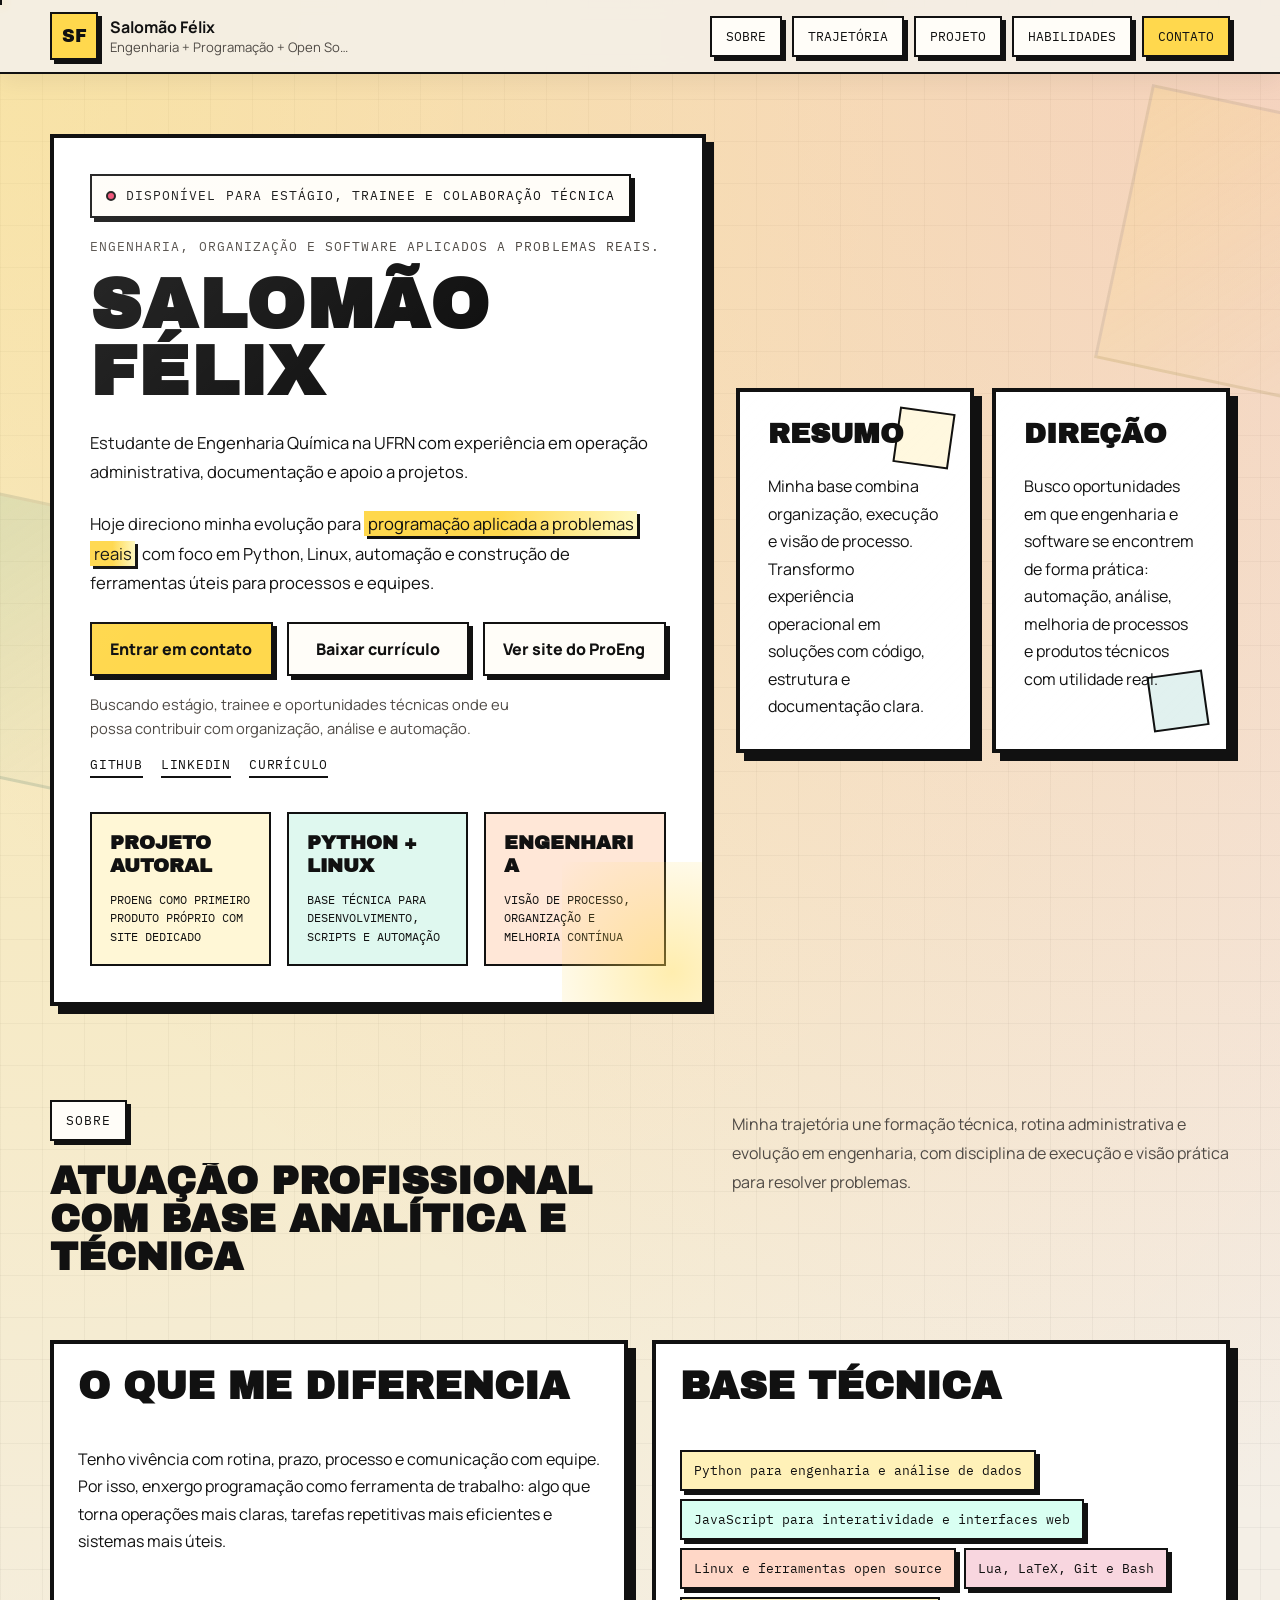
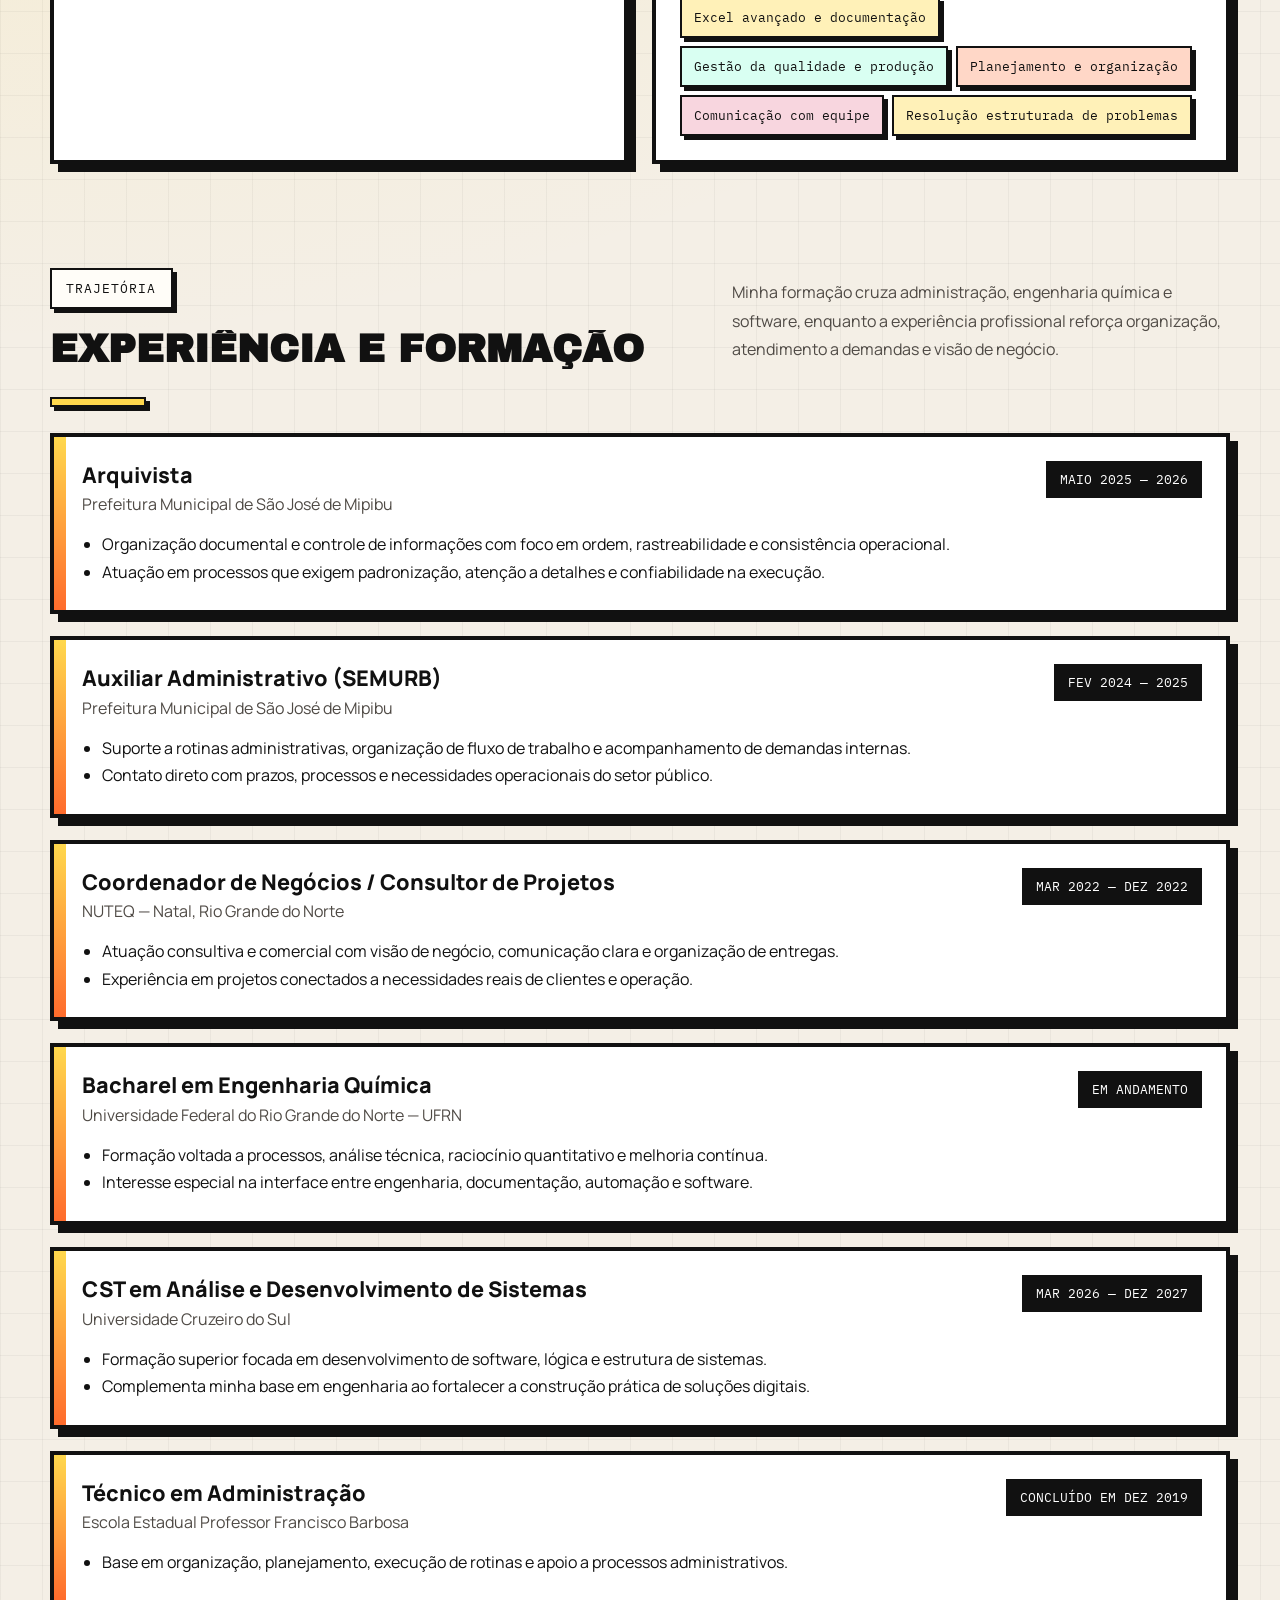
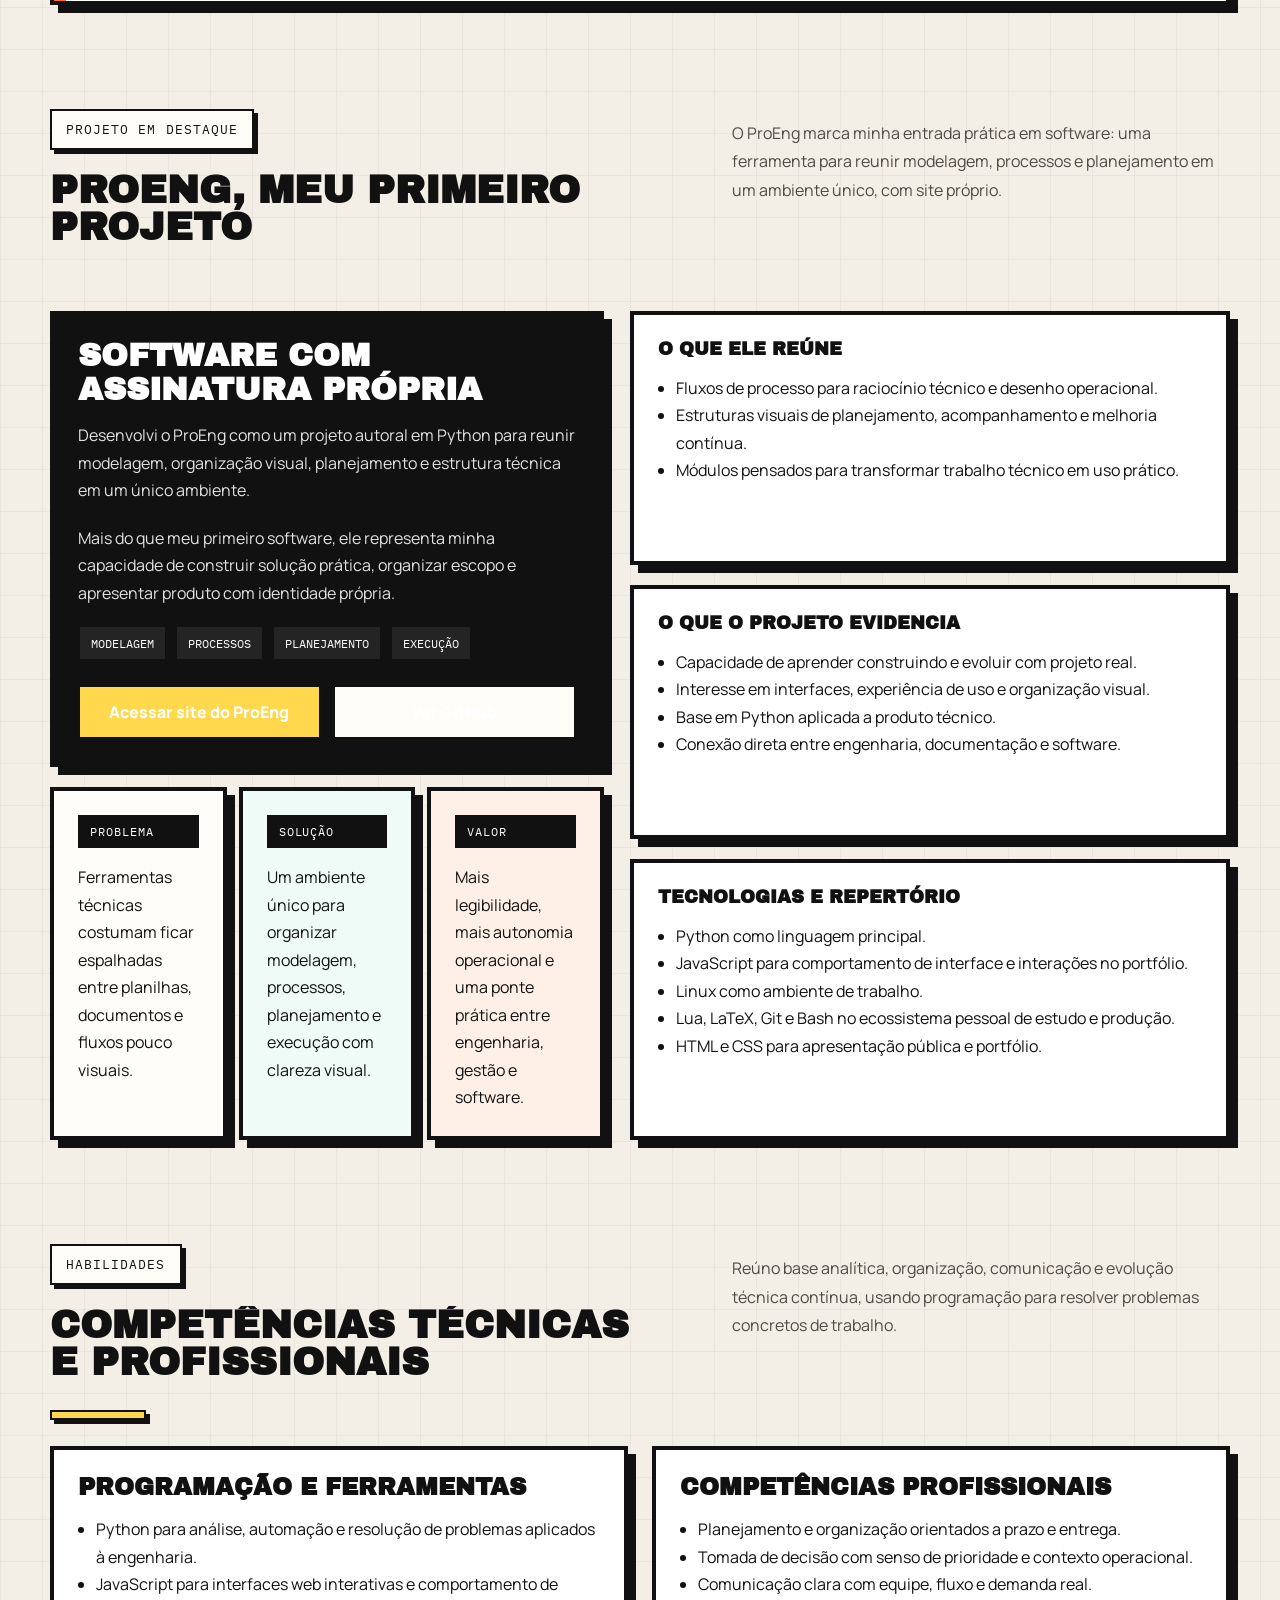
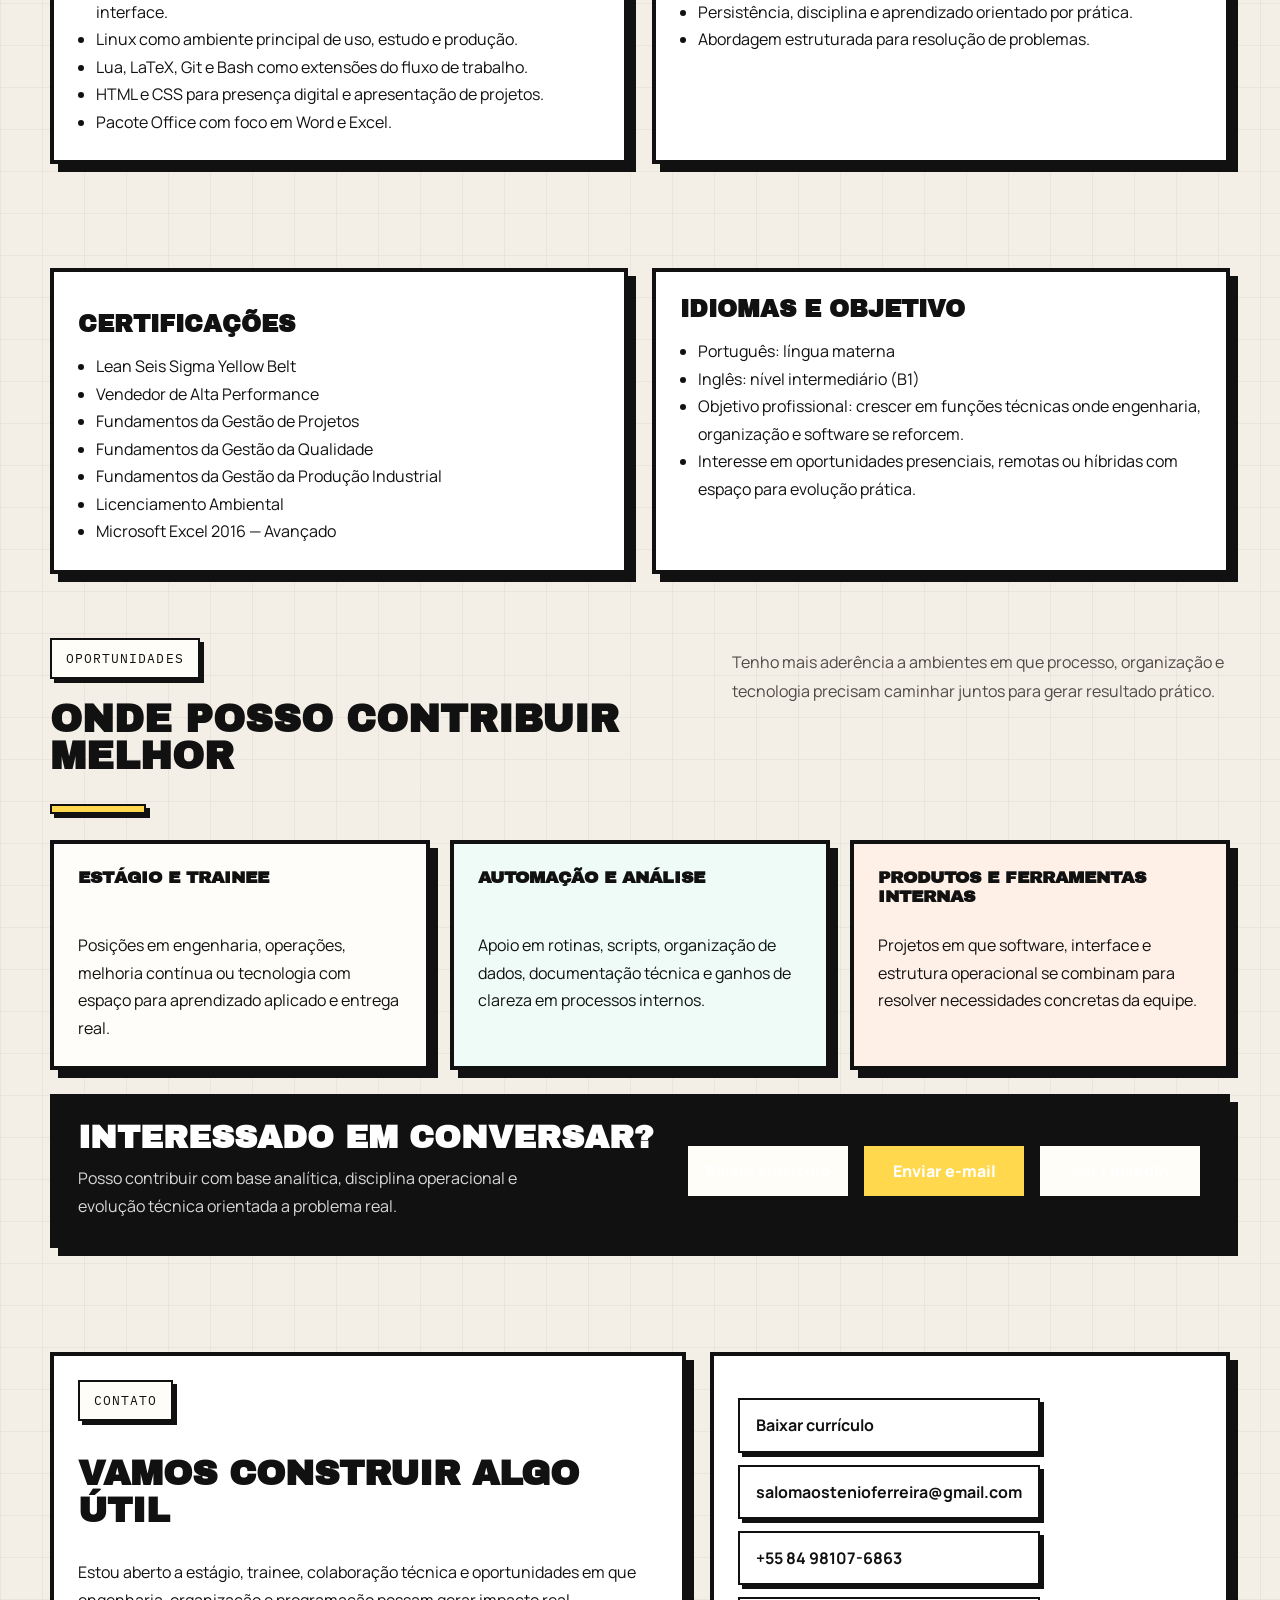
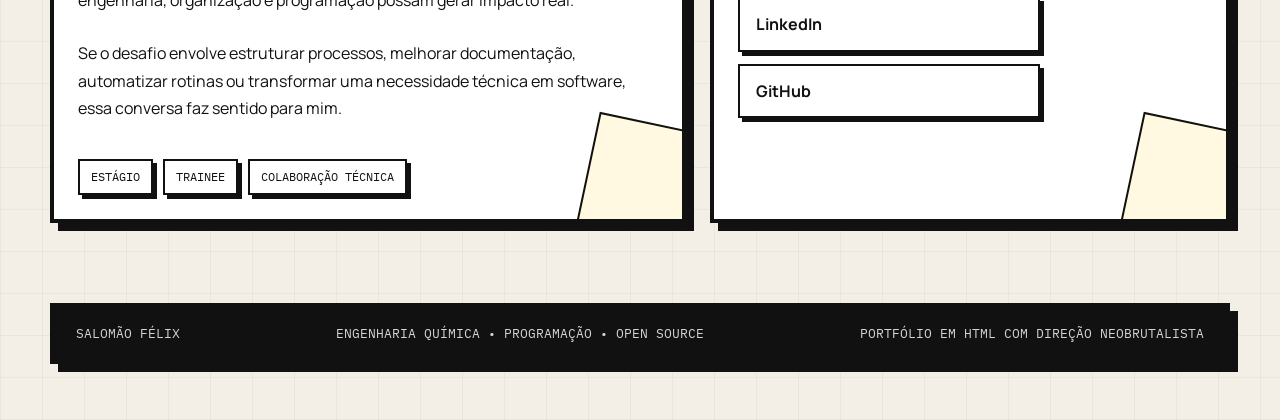
==== commit 92f7cb13: "att" ====
--- a/index.html
+++ b/index.html
@@ -90,16 +90,16 @@
         </div>
       </div>
 
-      <aside class="hero-aside">
+      <aside class="hero-aside reveal">
         <div class="mini-panels">
-          <div class="panel reveal">
+          <div class="panel">
             <h2>Resumo</h2>
             <p>
               Minha base combina organização, execução e visão de processo. Transformo experiência operacional em soluções
               com código, estrutura e documentação clara.
             </p>
           </div>
-          <div class="panel reveal">
+          <div class="panel">
             <h2>Direção</h2>
             <p>
               Busco oportunidades em que engenharia e software se encontrem de forma prática: automação, análise,
@@ -259,47 +259,49 @@
         </p>
       </div>
 
-      <div class="project-proof">
-        <article class="project-proof-card reveal">
-          <span class="project-proof-label">Problema</span>
-          <p>Ferramentas técnicas costumam ficar espalhadas entre planilhas, documentos e fluxos pouco visuais.</p>
-        </article>
-        <article class="project-proof-card reveal">
-          <span class="project-proof-label">Solução</span>
-          <p>Um ambiente único para organizar modelagem, processos, planejamento e execução com clareza visual.</p>
-        </article>
-        <article class="project-proof-card reveal">
-          <span class="project-proof-label">Valor</span>
-          <p>Mais legibilidade, mais autonomia operacional e uma ponte prática entre engenharia, gestão e software.</p>
-        </article>
-      </div>
-
       <div class="project-grid">
-        <article class="project-main reveal">
-          <div class="project-body">
-            <h3>Software com assinatura própria</h3>
-            <div class="project-copy">
-              <p>
-                Desenvolvi o ProEng como um projeto autoral em Python para reunir modelagem, organização visual, planejamento e
-                estrutura técnica em um único ambiente.
-              </p>
-              <p>
-                Mais do que meu primeiro software, ele representa minha capacidade de construir solução prática, organizar escopo
-                e apresentar produto com identidade própria.
-              </p>
-            </div>
-            <div class="project-tags" aria-label="Frentes do projeto">
-              <span>Modelagem</span>
-              <span>Processos</span>
-              <span>Planejamento</span>
-              <span>Execução</span>
-            </div>
-            <div class="project-links">
-              <a class="button primary" href="https://sasal0519.github.io/proeng/" target="_blank" rel="noreferrer">Acessar site do ProEng</a>
-              <a class="button secondary" href="https://github.com/sasal0519/proeng" target="_blank" rel="noreferrer">Ver GitHub</a>
-            </div>
-          </div>
-        </article>
+        <div class="project-main-stack">
+          <article class="project-main reveal">
+            <div class="project-body">
+              <h3>Software com assinatura própria</h3>
+              <div class="project-copy">
+                <p>
+                  Desenvolvi o ProEng como um projeto autoral em Python para reunir modelagem, organização visual, planejamento e
+                  estrutura técnica em um único ambiente.
+                </p>
+                <p>
+                  Mais do que meu primeiro software, ele representa minha capacidade de construir solução prática, organizar escopo
+                  e apresentar produto com identidade própria.
+                </p>
+              </div>
+              <div class="project-tags" aria-label="Frentes do projeto">
+                <span>Modelagem</span>
+                <span>Processos</span>
+                <span>Planejamento</span>
+                <span>Execução</span>
+              </div>
+              <div class="project-links">
+                <a class="button primary" href="https://sasal0519.github.io/proeng/" target="_blank" rel="noreferrer">Acessar site do ProEng</a>
+                <a class="button secondary" href="https://github.com/sasal0519/proeng" target="_blank" rel="noreferrer">Ver GitHub</a>
+              </div>
+            </div>
+          </article>
+
+          <div class="project-proof">
+            <article class="project-proof-card reveal">
+              <span class="project-proof-label">Problema</span>
+              <p>Ferramentas técnicas costumam ficar espalhadas entre planilhas, documentos e fluxos pouco visuais.</p>
+            </article>
+            <article class="project-proof-card reveal">
+              <span class="project-proof-label">Solução</span>
+              <p>Um ambiente único para organizar modelagem, processos, planejamento e execução com clareza visual.</p>
+            </article>
+            <article class="project-proof-card reveal">
+              <span class="project-proof-label">Valor</span>
+              <p>Mais legibilidade, mais autonomia operacional e uma ponte prática entre engenharia, gestão e software.</p>
+            </article>
+          </div>
+        </div>
 
         <aside class="project-aside">
           <div class="project-note reveal">
--- a/assets/css/styles.css
+++ b/assets/css/styles.css
@@ -711,15 +711,22 @@
 
 .project-grid{
   display:grid;
-  grid-template-columns:1.2fr .8fr;
+  grid-template-columns:1fr 1.08fr;
   gap:24px;
+  align-items:stretch;
+}
+
+.project-main-stack{
+  display:grid;
+  gap:20px;
+  align-content:start;
 }
 
 .project-proof{
   display:grid;
-  grid-template-columns:repeat(3, 1fr);
+  grid-template-columns:1fr;
   gap:16px;
-  margin-bottom:24px;
+  margin-bottom:0;
   align-items:stretch;
 }
 
@@ -806,7 +813,7 @@
 }
 
 .project-links{
-  margin-top:auto;
+  margin-top:8px;
   display:flex;
   flex-wrap:wrap;
   gap:12px;
@@ -1415,7 +1422,6 @@
 @media (max-width: 1040px){
   .hero-grid,
   .project-grid,
-  .project-proof,
   .opportunity-grid,
   .split,
   .contact-grid,
@@ -1669,6 +1675,10 @@
     gap:14px;
   }
 
+  .project-main-stack{
+    gap:14px;
+  }
+
   .project-links{
     width:100%;
     flex-direction:column;
@@ -1921,7 +1931,7 @@
   }
 
   .mini-panels{
-    grid-template-columns:1fr;
+    grid-template-columns:1fr 1fr;
     gap:18px;
   }
 
@@ -1980,17 +1990,18 @@
   }
 
   .project-grid{
-    grid-template-columns:minmax(0, 1.08fr) minmax(280px, .92fr);
+    grid-template-columns:minmax(300px, .96fr) minmax(0, 1.04fr);
     gap:26px;
   }
 
-  .project-main{
-    min-height:100%;
-  }
-
   .project-body{
-    min-height:100%;
-    justify-content:space-between;
+    min-height:auto;
+    justify-content:flex-start;
+  }
+
+  .project-proof{
+    grid-template-columns:repeat(3, minmax(0, 1fr));
+    gap:12px;
   }
 
   .project-links{
@@ -2012,6 +2023,10 @@
 
   .project-note{
     min-height:190px;
+  }
+
+  .project-main-stack{
+    min-height:100%;
   }
 
   .list-card{
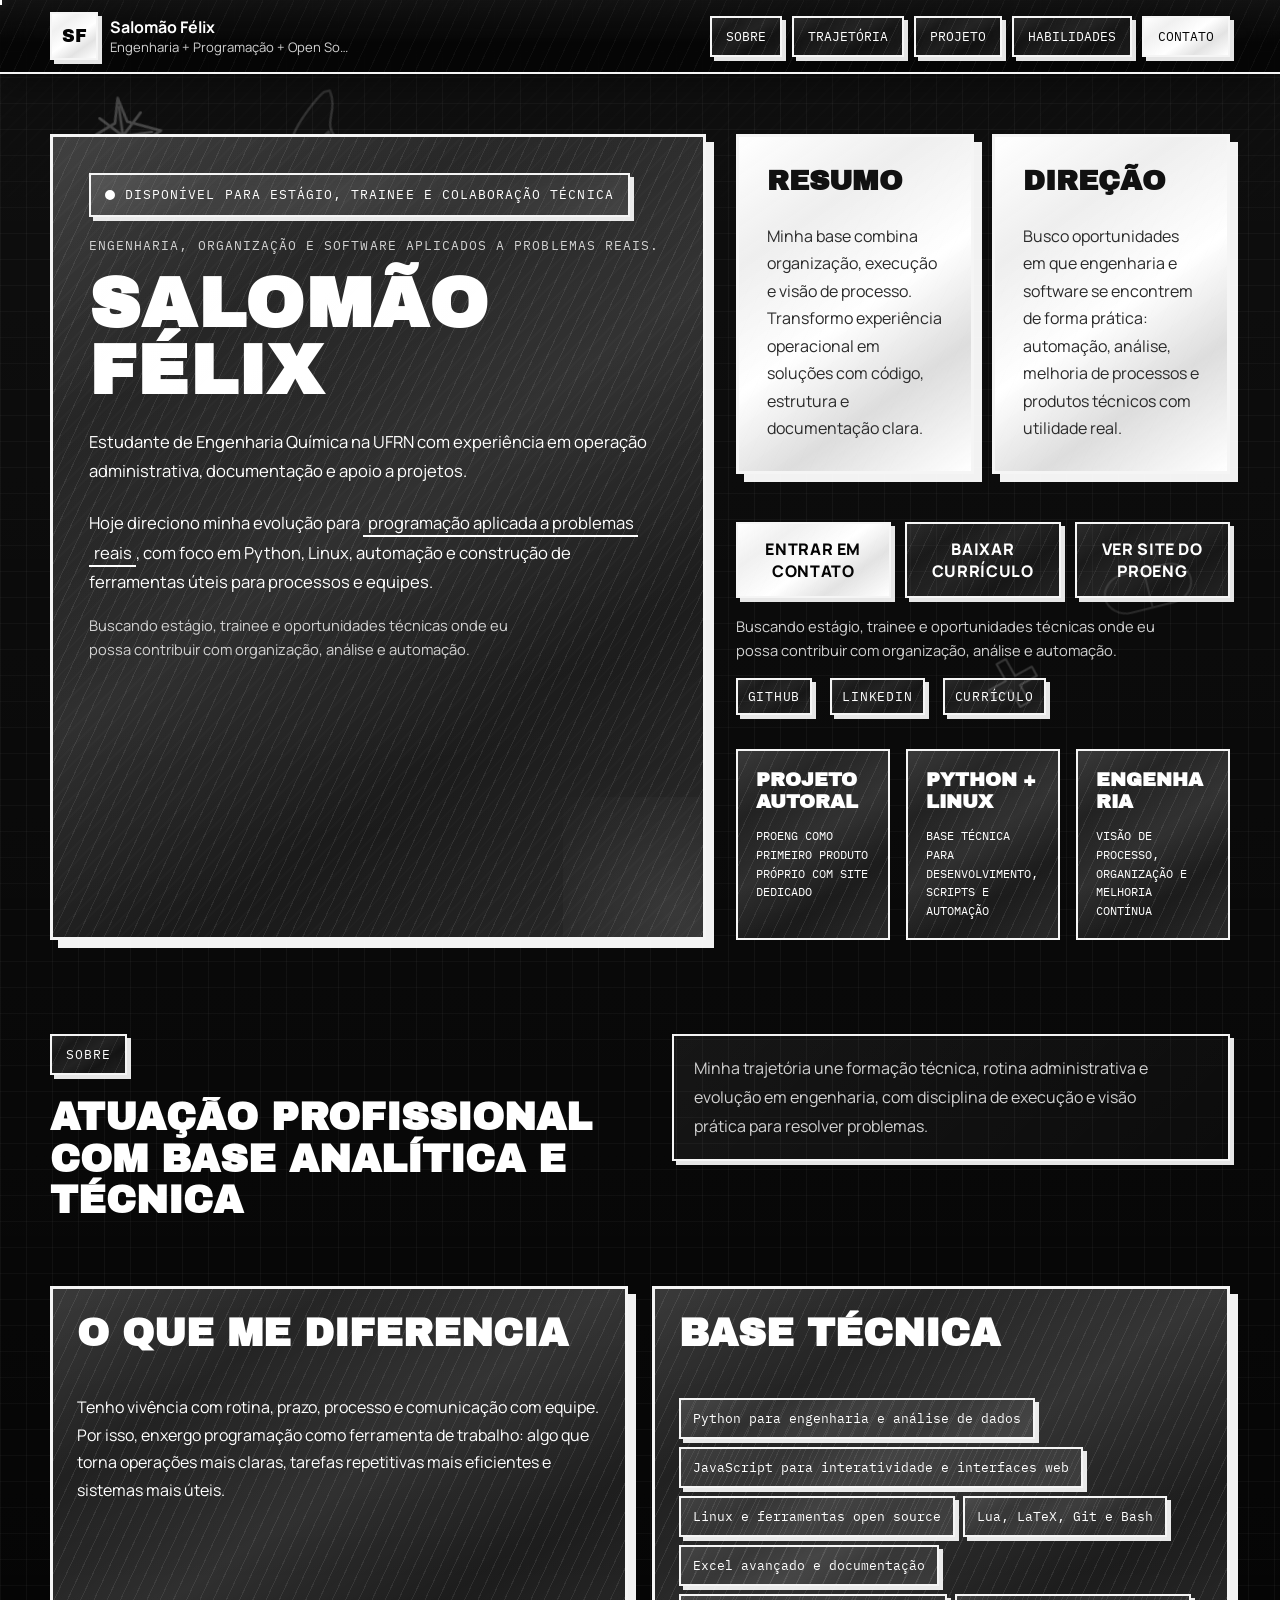
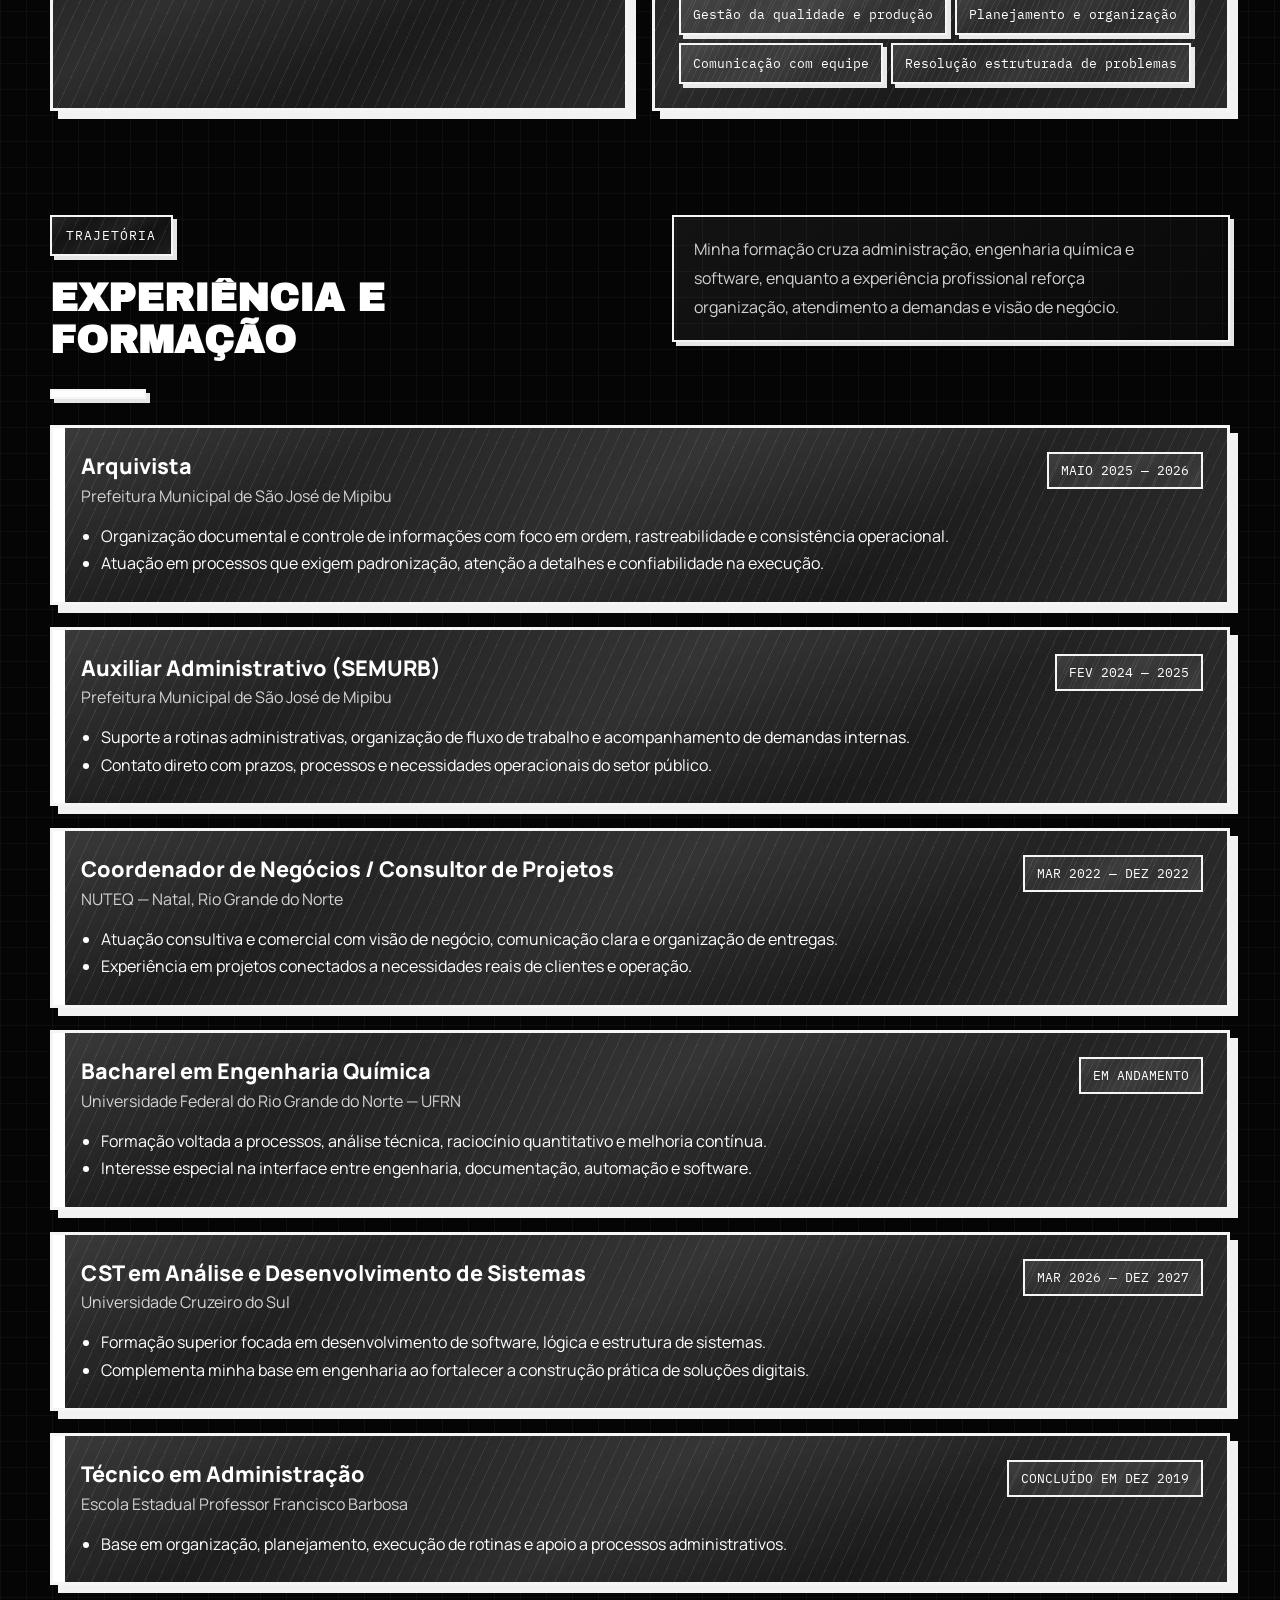
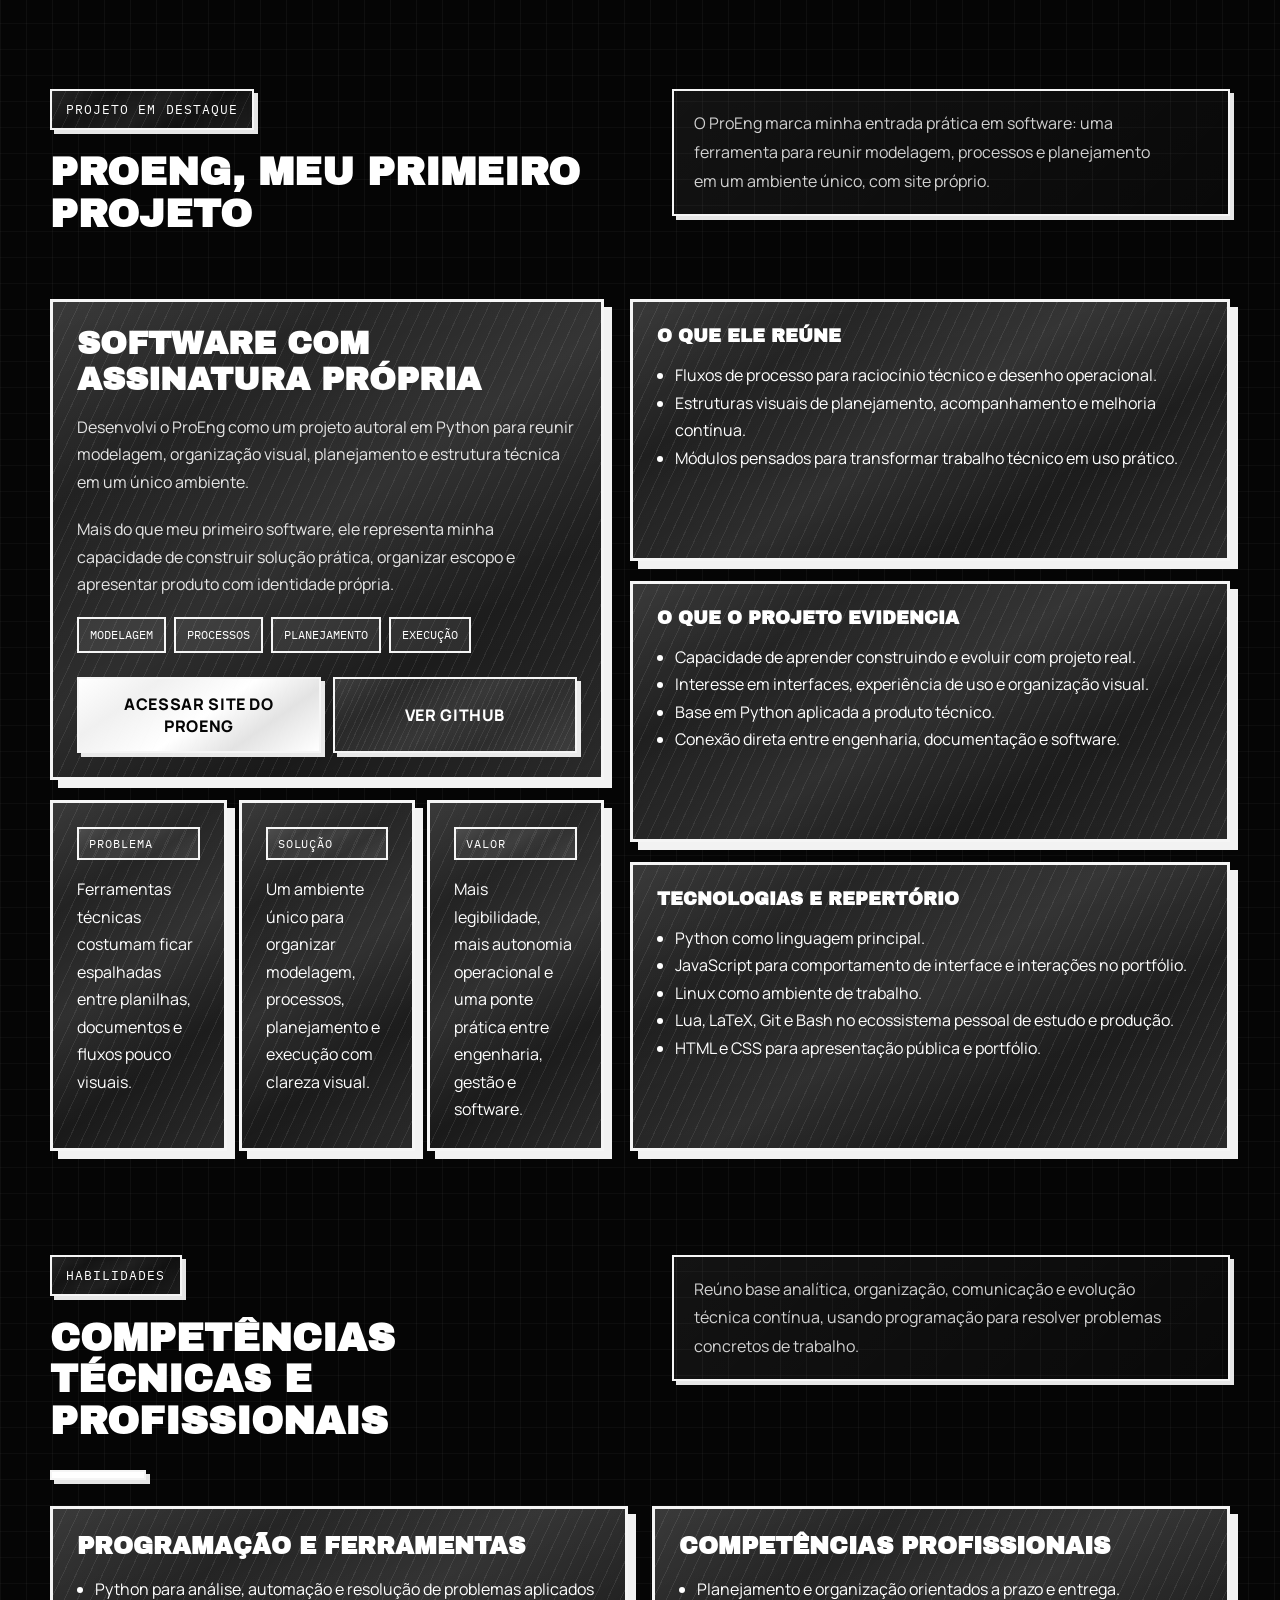
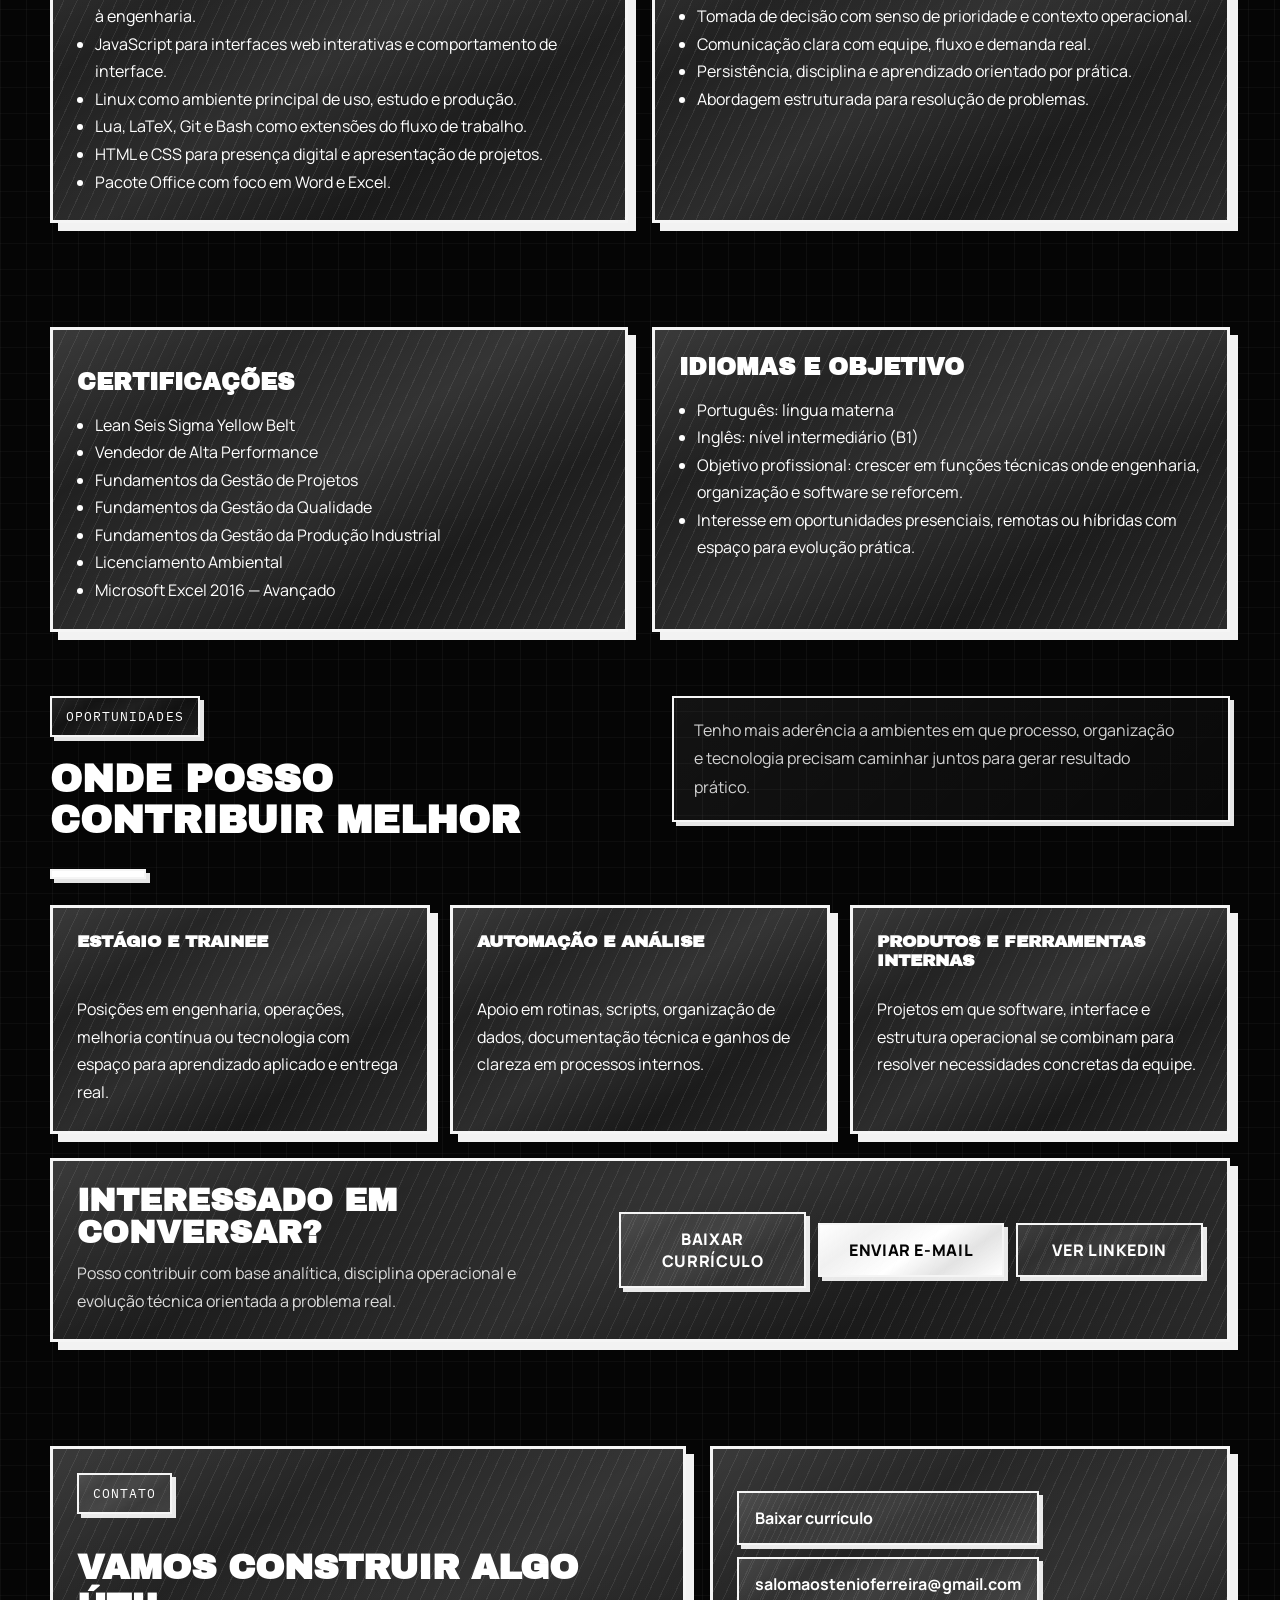
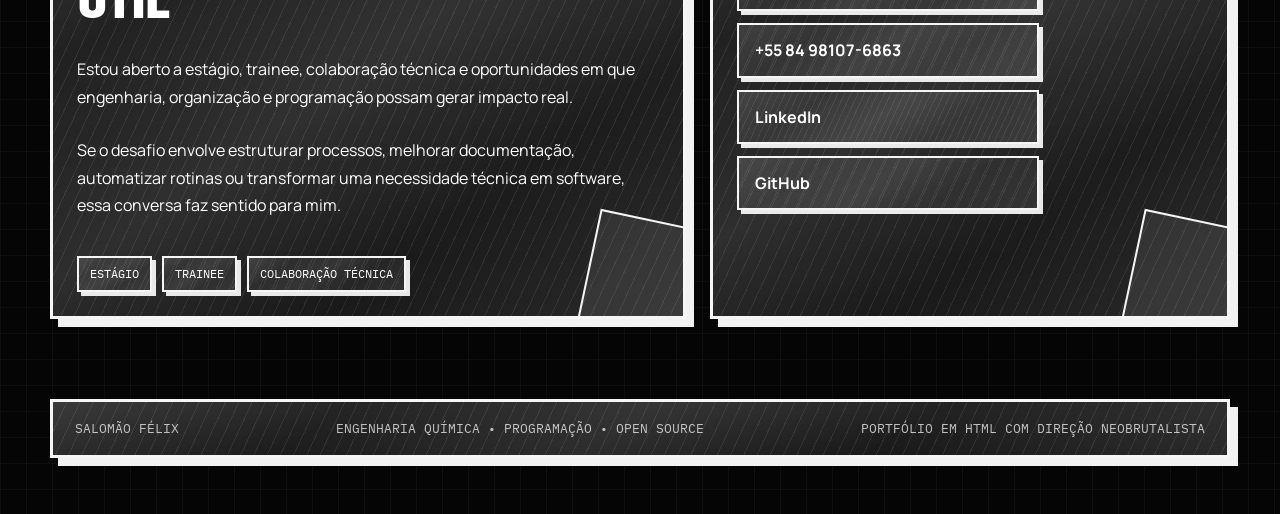
==== commit 88e999cb: "att" ====
--- a/index.html
+++ b/index.html
@@ -18,6 +18,49 @@
 </head>
 <body>
 <a class="skip-link" href="#conteudo">Pular para o conteúdo</a>
+<div class="ambient-stage" aria-hidden="true">
+  <svg class="ambient-doodle doodle-burst burst-a" viewBox="0 0 120 120" aria-hidden="true">
+    <path d="M60 10 68 42 110 60 68 78 60 110 52 78 10 60 52 42Z" />
+    <path d="M60 22v76M22 60h76M33 33l54 54M87 33 33 87" />
+  </svg>
+  <svg class="ambient-doodle doodle-smiley smiley-a" viewBox="0 0 160 160" aria-hidden="true">
+    <circle cx="80" cy="80" r="54" />
+    <path d="M56 58l10 10M66 58 56 68M94 58l10 10M104 58 94 68" />
+    <path d="M48 102c10 14 26 22 32 22s22-8 32-22" />
+  </svg>
+  <svg class="ambient-doodle doodle-chain chain-a" viewBox="0 0 220 120" aria-hidden="true">
+    <path d="M54 74c-14 0-26-12-26-26s12-26 26-26h34c14 0 26 12 26 26" />
+    <path d="M166 46c0 14-12 26-26 26h-34c-14 0-26-12-26-26" />
+    <path d="M106 34h8M106 46h8M106 58h8" />
+  </svg>
+  <svg class="ambient-doodle doodle-cross cross-a" viewBox="0 0 120 120" aria-hidden="true">
+    <path d="M26 38 38 26 60 48 82 26 94 38 72 60 94 82 82 94 60 72 38 94 26 82 48 60Z" />
+  </svg>
+  <svg class="ambient-doodle doodle-wire wire-a" viewBox="0 0 260 100" aria-hidden="true">
+    <path d="M10 50h36l10-18 18 36 18-36 18 36 18-36 18 36 18-36 18 36 18-36 10 18h36" />
+    <path d="M46 32h20M82 68h20M118 32h20M154 68h20M190 32h20" />
+  </svg>
+  <svg class="ambient-doodle doodle-flame flame-a" viewBox="0 0 140 180" aria-hidden="true">
+    <path d="M88 16c4 26-12 38-12 54 0 12 8 18 8 32 0 18-14 34-34 34-22 0-38-16-38-40 0-26 18-42 34-56 12-10 24-20 34-24 2 0 6 0 8 0Z" />
+    <path d="M72 78c0 10-12 16-12 28 0 10 8 16 8 24 0 10-8 20-20 20-14 0-22-10-22-24 0-18 12-28 24-38 8-6 16-12 22-14Z" />
+  </svg>
+  <svg class="ambient-doodle doodle-bolt bolt-a" viewBox="0 0 120 180" aria-hidden="true">
+    <path d="M72 10 34 92h28l-14 78 42-92H62Z" />
+  </svg>
+  <svg class="ambient-doodle doodle-seal seal-a" viewBox="0 0 160 160" aria-hidden="true">
+    <circle cx="80" cy="80" r="42" />
+    <circle cx="80" cy="80" r="28" />
+    <path d="M80 24v18M80 118v18M24 80h18M118 80h18M45 45l12 12M103 103l12 12M115 45l-12 12M57 103l-12 12" />
+  </svg>
+  <svg class="ambient-doodle doodle-barb barb-a" viewBox="0 0 260 80" aria-hidden="true">
+    <path d="M10 40h240" />
+    <path d="M42 40l-10-10M42 40l-10 10M82 40l10-10M82 40l10 10M122 40l-10-10M122 40l-10 10M162 40l10-10M162 40l10 10M202 40l-10-10M202 40l-10 10" />
+  </svg>
+  <svg class="ambient-doodle doodle-pill pill-a" viewBox="0 0 180 100" aria-hidden="true">
+    <path d="M54 18h72c20 0 36 16 36 32s-16 32-36 32H54C34 82 18 66 18 50s16-32 36-32Z" />
+    <path d="M90 18v64" />
+  </svg>
+</div>
 <div id="scroll-progress" aria-hidden="true"></div>
 <header class="topbar">
   <div class="container topbar-inner">
@@ -61,50 +104,60 @@
           Hoje direciono minha evolução para <span class="hero-highlight">programação aplicada a problemas reais</span>, com foco em Python,
           Linux, automação e construção de ferramentas úteis para processos e equipes.
         </p>
-        <div class="hero-actions">
-          <a class="button primary" href="#contato">Entrar em contato</a>
-          <a class="button secondary" href="assets/docs/curriculo-salomao-felix.pdf" download>Baixar currículo</a>
-          <a class="button secondary" href="https://sasal0519.github.io/proeng/" target="_blank" rel="noreferrer">Ver site do ProEng</a>
-        </div>
         <p class="hero-availability">
           Buscando estágio, trainee e oportunidades técnicas onde eu possa contribuir com organização, análise e automação.
         </p>
-        <div class="hero-links">
-          <a href="https://github.com/sasal0519" target="_blank" rel="noreferrer" aria-label="Abrir GitHub de Salomão Félix">GitHub</a>
-          <a href="https://www.linkedin.com/in/salom%C3%A3o-f%C3%A9lix-b4b492191/" target="_blank" rel="noreferrer" aria-label="Abrir LinkedIn de Salomão Félix">LinkedIn</a>
-          <a href="assets/docs/curriculo-salomao-felix.pdf" download aria-label="Baixar currículo de Salomão Félix">Currículo</a>
-        </div>
-        <div class="hero-metrics">
-          <div class="metric">
-            <strong>Projeto autoral</strong>
-            <span>ProEng como primeiro produto próprio com site dedicado</span>
-          </div>
-          <div class="metric">
-            <strong>Python + Linux</strong>
-            <span>Base técnica para desenvolvimento, scripts e automação</span>
-          </div>
-          <div class="metric">
-            <strong>Engenharia</strong>
-            <span>Visão de processo, organização e melhoria contínua</span>
-          </div>
-        </div>
+        <!-- CTAs, links and metrics moved to the aside card to keep the hero as two main cards -->
       </div>
 
       <aside class="hero-aside reveal">
         <div class="mini-panels">
-          <div class="panel">
+          <div class="panel mini-block">
             <h2>Resumo</h2>
             <p>
               Minha base combina organização, execução e visão de processo. Transformo experiência operacional em soluções
               com código, estrutura e documentação clara.
             </p>
           </div>
-          <div class="panel">
+          <div class="panel mini-block">
             <h2>Direção</h2>
             <p>
               Busco oportunidades em que engenharia e software se encontrem de forma prática: automação, análise,
               melhoria de processos e produtos técnicos com utilidade real.
             </p>
+          </div>
+        </div>
+
+        <div class="aside-cta">
+          <div class="hero-actions">
+            <a class="button primary" href="#contato">Entrar em contato</a>
+            <a class="button secondary" href="assets/docs/curriculo-salomao-felix.pdf" download>Baixar currículo</a>
+            <a class="button secondary" href="https://sasal0519.github.io/proeng/" target="_blank" rel="noreferrer">Ver site do ProEng</a>
+          </div>
+
+          <div class="hero-availability">
+            Buscando estágio, trainee e oportunidades técnicas onde eu possa contribuir com organização, análise e automação.
+          </div>
+
+          <div class="hero-links">
+            <a href="https://github.com/sasal0519" target="_blank" rel="noreferrer" aria-label="Abrir GitHub de Salomão Félix">GitHub</a>
+            <a href="https://www.linkedin.com/in/salom%C3%A3o-f%C3%A9lix-b4b492191/" target="_blank" rel="noreferrer" aria-label="Abrir LinkedIn de Salomão Félix">LinkedIn</a>
+            <a href="assets/docs/curriculo-salomao-felix.pdf" download aria-label="Baixar currículo de Salomão Félix">Currículo</a>
+          </div>
+
+          <div class="hero-metrics">
+            <div class="metric">
+              <strong>Projeto autoral</strong>
+              <span>ProEng como primeiro produto próprio com site dedicado</span>
+            </div>
+            <div class="metric">
+              <strong>Python + Linux</strong>
+              <span>Base técnica para desenvolvimento, scripts e automação</span>
+            </div>
+            <div class="metric">
+              <strong>Engenharia</strong>
+              <span>Visão de processo, organização e melhoria contínua</span>
+            </div>
           </div>
         </div>
       </aside>
@@ -118,9 +171,11 @@
           <div class="stamp">Sobre</div>
           <h2 class="section-title" id="sobre-title">Atuação profissional com base analítica e técnica</h2>
         </div>
-        <p class="reveal">
-          Minha trajetória une formação técnica, rotina administrativa e evolução em engenharia, com disciplina de execução e visão prática para resolver problemas.
-        </p>
+        <div class="section-head-card reveal">
+          <p>
+            Minha trajetória une formação técnica, rotina administrativa e evolução em engenharia, com disciplina de execução e visão prática para resolver problemas.
+          </p>
+        </div>
       </div>
       <div class="split">
         <div class="panel reveal">
@@ -155,9 +210,11 @@
           <div class="stamp">Trajetória</div>
           <h2 class="section-title" id="trajetoria-title">Experiência e formação</h2>
         </div>
-        <p class="reveal">
-          Minha formação cruza administração, engenharia química e software, enquanto a experiência profissional reforça organização, atendimento a demandas e visão de negócio.
-        </p>
+        <div class="section-head-card reveal">
+          <p>
+            Minha formação cruza administração, engenharia química e software, enquanto a experiência profissional reforça organização, atendimento a demandas e visão de negócio.
+          </p>
+        </div>
       </div>
 
       <div class="timeline" aria-label="Linha do tempo profissional e acadêmica">
@@ -254,9 +311,11 @@
           <div class="stamp">Projeto em destaque</div>
           <h2 class="section-title" id="projeto-title">ProEng, meu primeiro projeto</h2>
         </div>
-        <p class="reveal">
-          O ProEng marca minha entrada prática em software: uma ferramenta para reunir modelagem, processos e planejamento em um ambiente único, com site próprio.
-        </p>
+        <div class="section-head-card reveal">
+          <p>
+            O ProEng marca minha entrada prática em software: uma ferramenta para reunir modelagem, processos e planejamento em um ambiente único, com site próprio.
+          </p>
+        </div>
       </div>
 
       <div class="project-grid">
@@ -343,9 +402,11 @@
           <div class="stamp">Habilidades</div>
           <h2 class="section-title" id="habilidades-title">Competências técnicas e profissionais</h2>
         </div>
-        <p class="reveal">
-          Reúno base analítica, organização, comunicação e evolução técnica contínua, usando programação para resolver problemas concretos de trabalho.
-        </p>
+        <div class="section-head-card reveal">
+          <p>
+            Reúno base analítica, organização, comunicação e evolução técnica contínua, usando programação para resolver problemas concretos de trabalho.
+          </p>
+        </div>
       </div>
 
       <div class="split">
@@ -408,9 +469,11 @@
           <div class="stamp">Oportunidades</div>
           <h2 class="section-title" id="oportunidades-title">Onde posso contribuir melhor</h2>
         </div>
-        <p class="reveal">
-          Tenho mais aderência a ambientes em que processo, organização e tecnologia precisam caminhar juntos para gerar resultado prático.
-        </p>
+        <div class="section-head-card reveal">
+          <p>
+            Tenho mais aderência a ambientes em que processo, organização e tecnologia precisam caminhar juntos para gerar resultado prático.
+          </p>
+        </div>
       </div>
 
       <div class="opportunity-grid">
--- a/assets/css/styles.css
+++ b/assets/css/styles.css
@@ -1,25 +1,44 @@
 :root{
-  --bg:#f4efe6;
-  --paper:#fffdf8;
-  --ink:#111111;
-  --muted:#4f4a45;
-  --line:#111111;
-  --accent:#ffd84d;
-  --accent-2:#ff6b2c;
-  --accent-3:#2a9d8f;
-  --accent-4:#ef476f;
-  --card:#ffffff;
-  --shadow:8px 8px 0 #111111;
-  --shadow-soft:4px 4px 0 #111111;
-  --border:4px solid #111111;
-  --border-thin:2px solid #111111;
+  --bg:#050505;
+  --bg-deep:#0d0d0d;
+  --paper:#ffffff;
+  --ink:#ffffff;
+  --muted:#d2d2d2;
+  --line:#ffffff;
+  --accent:#ffffff;
+  --accent-2:#ffffff;
+  --accent-3:#d8d8d8;
+  --accent-4:#ffffff;
+  --card:#111111;
+  --metal-dark:
+    linear-gradient(145deg, rgba(255,255,255,.12), rgba(255,255,255,.03) 24%, rgba(255,255,255,.1) 48%, rgba(255,255,255,.02) 72%, rgba(255,255,255,.09)),
+    linear-gradient(180deg, rgba(255,255,255,.06), rgba(255,255,255,.015)),
+    repeating-linear-gradient(115deg, rgba(255,255,255,.08) 0 1px, transparent 1px 12px),
+    #111111;
+  --metal-light:
+    linear-gradient(145deg, rgba(255,255,255,1), rgba(238,238,238,.98) 26%, rgba(255,255,255,.94) 52%, rgba(220,220,220,.96) 74%, rgba(255,255,255,1)),
+    linear-gradient(180deg, rgba(255,255,255,.26), rgba(0,0,0,.02)),
+    repeating-linear-gradient(115deg, rgba(0,0,0,.09) 0 1px, transparent 1px 12px),
+    #ffffff;
+  --metal-ui-dark:
+    linear-gradient(145deg, rgba(255,255,255,.11), rgba(255,255,255,.03) 24%, rgba(255,255,255,.08) 48%, rgba(255,255,255,.02) 70%, rgba(255,255,255,.07)),
+    repeating-linear-gradient(115deg, rgba(255,255,255,.07) 0 1px, transparent 1px 12px),
+    rgba(255,255,255,.03);
+  --metal-ui-light:
+    linear-gradient(145deg, rgba(255,255,255,1), rgba(240,240,240,.98) 24%, rgba(255,255,255,.95) 52%, rgba(226,226,226,.96) 74%, rgba(255,255,255,1)),
+    repeating-linear-gradient(115deg, rgba(0,0,0,.08) 0 1px, transparent 1px 12px),
+    #ffffff;
+  --shadow:8px 8px 0 rgba(255,255,255,.95);
+  --shadow-soft:4px 4px 0 rgba(255,255,255,.9);
+  --border:3px solid #f5f5f5;
+  --border-thin:2px solid #f5f5f5;
   --radius:0;
   --max:1180px;
   --section-space:52px;
   --ease:cubic-bezier(.22,1,.36,1);
   --lift:-5px;
-  --shadow-strong:12px 12px 0 #111111;
-  --shadow-card-hover:13px 13px 0 #111111;
+  --shadow-strong:12px 12px 0 rgba(255,255,255,.95);
+  --shadow-card-hover:13px 13px 0 rgba(255,255,255,.95);
   --card-padding:24px;
   --card-gap:16px;
   --card-text-size:1rem;
@@ -52,6 +71,7 @@
   padding:12px 16px;
   border:var(--border-thin);
   background:var(--accent);
+  color:#050505;
   box-shadow:var(--shadow-soft);
   font-family:"IBM Plex Mono",monospace;
   font-size:.82rem;
@@ -70,11 +90,14 @@
   font-family:"Manrope",sans-serif;
   color:var(--ink);
   background:
-    radial-gradient(circle at top left, rgba(255,216,77,.42), transparent 28%),
-    radial-gradient(circle at top right, rgba(239,71,111,.18), transparent 22%),
-    repeating-linear-gradient(0deg, rgba(17,17,17,.045) 0 1px, transparent 1px 42px),
-    repeating-linear-gradient(90deg, rgba(17,17,17,.045) 0 1px, transparent 1px 42px),
+    radial-gradient(circle at 12% 16%, rgba(255,255,255,.06), transparent 0 18%),
+    radial-gradient(circle at 84% 12%, rgba(255,255,255,.04), transparent 0 16%),
+    linear-gradient(180deg, rgba(255,255,255,.04), rgba(255,255,255,0) 24%),
+    linear-gradient(90deg, rgba(255,255,255,.04) 1px, transparent 1px),
+    linear-gradient(0deg, rgba(255,255,255,.03) 1px, transparent 1px),
     var(--bg);
+  background-size:100% 100%, 100% 100%, 100% 100%, 26px 26px, 26px 26px, auto;
+  animation:backgroundDrift 18s ease-in-out infinite alternate;
   overflow-x:hidden;
   position:relative;
 }
@@ -83,34 +106,173 @@
   scroll-margin-top:100px;
 }
 
-body::before,
-body::after{
-  content:"";
+.ambient-stage{
   position:fixed;
-  inset:auto;
-  width:280px;
-  height:280px;
-  border:3px solid rgba(17,17,17,.08);
+  inset:0;
+  overflow:hidden;
   pointer-events:none;
   z-index:0;
-  transform:rotate(12deg);
-}
-
-body::before{
-  top:110px;
-  right:-120px;
-  background:linear-gradient(135deg, rgba(255,216,77,.16), rgba(255,255,255,0));
-}
-
-body::after{
-  bottom:120px;
-  left:-120px;
-  background:linear-gradient(135deg, rgba(42,157,143,.14), rgba(255,255,255,0));
+  isolation:isolate;
+}
+
+.ambient-stage::before,
+.ambient-stage::after{
+  content:"";
+  position:absolute;
+  inset:-12%;
+  display:block;
+}
+
+.ambient-stage::before{
+  background:
+    radial-gradient(circle at 12% 24%, rgba(255,255,255,.08), transparent 0 18%),
+    radial-gradient(circle at 86% 18%, rgba(255,255,255,.06), transparent 0 14%),
+    linear-gradient(180deg, rgba(255,255,255,.03), rgba(255,255,255,0) 22%);
+  filter:blur(40px);
+  opacity:.48;
+  animation:ambientFlow 28s ease-in-out infinite alternate;
+}
+
+.ambient-stage::after{
+  inset:0;
+  background:
+    linear-gradient(180deg, rgba(255,255,255,.05), rgba(255,255,255,0) 20%),
+    repeating-linear-gradient(135deg, rgba(255,255,255,.02) 0 2px, transparent 2px 12px);
+  mask-image:linear-gradient(180deg, rgba(0,0,0,.9), rgba(0,0,0,.35) 60%, rgba(0,0,0,0));
+  opacity:.5;
+}
+
+.ambient-doodle{
+  position:absolute;
+  overflow:visible;
+  opacity:.11;
+  filter:drop-shadow(0 0 8px rgba(255,255,255,.05));
+}
+
+.ambient-doodle path,
+.ambient-doodle circle{
+  fill:none;
+  stroke:#f5f5f5;
+  stroke-width:3.5;
+  stroke-linecap:round;
+  stroke-linejoin:round;
+}
+
+.burst-a{
+  top:10vh;
+  left:6vw;
+  width:92px;
+  opacity:.24;
+  transform:rotate(-8deg);
+  animation:spinSpark 26s linear infinite;
+}
+
+.burst-a path:first-child{
+  fill:rgba(255,255,255,.04);
+}
+
+.smiley-a{
+  top:14vh;
+  right:9vw;
+  width:120px;
+  opacity:.2;
+  transform:rotate(8deg);
+  animation:badgeBob 14s ease-in-out infinite;
+}
+
+.chain-a{
+  left:8vw;
+  bottom:14vh;
+  width:180px;
+  opacity:.16;
+  transform:rotate(-9deg);
+  animation:driftArrow 20s ease-in-out infinite;
+}
+
+.cross-a{
+  right:18vw;
+  bottom:20vh;
+  width:74px;
+  opacity:.18;
+  transform:rotate(16deg);
+  animation:floatLoop 16s ease-in-out infinite;
+}
+
+.cross-a path{
+  fill:rgba(255,255,255,.06);
+}
+
+.wire-a{
+  top:46vh;
+  right:4vw;
+  width:220px;
+  opacity:.12;
+  animation:wobbleWave 18s ease-in-out infinite;
+}
+
+.flame-a{
+  left:22vw;
+  top:9vh;
+  width:96px;
+  opacity:.16;
+  transform:rotate(-14deg);
+  animation:badgeBob 17s ease-in-out infinite;
+}
+
+.flame-a path:first-child{
+  fill:rgba(255,255,255,.05);
+}
+
+.flame-a path:last-child{
+  fill:rgba(255,255,255,.03);
+}
+
+.bolt-a{
+  left:4vw;
+  top:56vh;
+  width:66px;
+  opacity:.14;
+  transform:rotate(-8deg);
+  animation:floatLoop 15s ease-in-out infinite;
+}
+
+.bolt-a path{
+  fill:rgba(255,255,255,.04);
+}
+
+.seal-a{
+  right:24vw;
+  top:32vh;
+  width:92px;
+  opacity:.13;
+  transform:rotate(10deg);
+  animation:spinSpark 36s linear infinite reverse;
+}
+
+.barb-a{
+  left:28vw;
+  bottom:8vh;
+  width:210px;
+  opacity:.1;
+  animation:driftArrow 22s ease-in-out infinite;
+}
+
+.pill-a{
+  right:6vw;
+  top:62vh;
+  width:110px;
+  opacity:.12;
+  transform:rotate(-14deg);
+  animation:badgeBob 19s ease-in-out infinite;
+}
+
+.pill-a path:first-child{
+  fill:rgba(255,255,255,.03);
 }
 
 ::selection{
   background:var(--accent);
-  color:var(--ink);
+  color:#050505;
 }
 
 img{max-width:100%;display:block}
@@ -140,7 +302,7 @@
   gap:10px;
   padding:10px 14px;
   border:var(--border-thin);
-  background:var(--paper);
+  background:var(--metal-ui-dark);
   box-shadow:var(--shadow-soft);
   font-family:"IBM Plex Mono",monospace;
   font-size:.82rem;
@@ -148,14 +310,15 @@
   letter-spacing:.08em;
   transition:transform .28s var(--ease), box-shadow .28s var(--ease);
   max-width:100%;
+  backdrop-filter:blur(6px);
 }
 
 .dot{
   width:10px;
   height:10px;
   border-radius:999px;
-  background:var(--accent-4);
-  border:2px solid var(--ink);
+  background:#fff;
+  border:2px solid #fff;
   animation:dotPulse 1.8s ease-in-out infinite;
 }
 
@@ -163,10 +326,13 @@
   position:sticky;
   top:0;
   z-index:30;
-  background:rgba(244,239,230,.92);
-  backdrop-filter:blur(8px);
+  background:
+    linear-gradient(180deg, rgba(255,255,255,.05), rgba(255,255,255,0) 60%),
+    repeating-linear-gradient(115deg, rgba(255,255,255,.04) 0 1px, transparent 1px 14px),
+    rgba(5,5,5,.9);
+  backdrop-filter:blur(16px);
   border-bottom:var(--border-thin);
-  box-shadow:0 8px 24px rgba(17,17,17,.06);
+  box-shadow:0 10px 30px rgba(0,0,0,.45);
 }
 
 .topbar-inner{
@@ -192,7 +358,8 @@
   display:grid;
   place-items:center;
   border:var(--border-thin);
-  background:var(--accent);
+  background:var(--metal-ui-light);
+  color:#050505;
   box-shadow:var(--shadow-soft);
   font-family:"Archivo Black",sans-serif;
   font-size:1.1rem;
@@ -233,7 +400,7 @@
   text-decoration:none;
   padding:10px 14px;
   border:var(--border-thin);
-  background:var(--paper);
+  background:var(--metal-ui-dark);
   box-shadow:var(--shadow-soft);
   font-family:"IBM Plex Mono",monospace;
   font-size:.8rem;
@@ -241,16 +408,19 @@
   transition:transform .24s var(--ease), background .24s var(--ease), box-shadow .24s var(--ease);
   white-space:nowrap;
   scroll-snap-align:start;
+  backdrop-filter:blur(6px);
 }
 
 .nav-cta{
-  background:var(--accent) !important;
+  background:var(--metal-ui-light) !important;
+  color:#050505;
 }
 
 .nav a.is-active,
 .mobile-dock a.is-active{
-  background:#fff4bf;
-  box-shadow:4px 4px 0 #111;
+  background:var(--metal-ui-light);
+  color:#050505;
+  box-shadow:4px 4px 0 rgba(255,255,255,.95);
 }
 
 .mobile-dock{
@@ -289,7 +459,7 @@
 .opportunity-card,
 .cta-panel{
   border:var(--border);
-  background:var(--card);
+  background:var(--metal-dark);
   box-shadow:var(--shadow);
   transition:transform .32s var(--ease), box-shadow .32s var(--ease), background .32s var(--ease);
 }
@@ -319,7 +489,7 @@
   content:"";
   position:absolute;
   inset:0;
-  background:radial-gradient(circle at var(--mx, 50%) var(--my, 50%), rgba(255,216,77,.14), transparent 42%);
+  background:radial-gradient(circle at var(--mx, 50%) var(--my, 50%), rgba(255,255,255,.12), transparent 42%);
   opacity:0;
   transition:opacity .28s var(--ease);
   pointer-events:none;
@@ -352,7 +522,7 @@
   inset:auto -80px -80px auto;
   width:220px;
   height:220px;
-  background:radial-gradient(circle, rgba(255,216,77,.45), rgba(255,216,77,0));
+  background:radial-gradient(circle, rgba(255,255,255,.08), rgba(255,255,255,0));
   pointer-events:none;
 }
 
@@ -360,7 +530,9 @@
   content:"";
   position:absolute;
   inset:0;
-  background:linear-gradient(135deg, rgba(255,255,255,.12), transparent 42%);
+  background:
+    linear-gradient(135deg, rgba(255,255,255,.04), transparent 42%),
+    repeating-linear-gradient(135deg, rgba(255,255,255,.015) 0 2px, transparent 2px 12px);
   pointer-events:none;
 }
 
@@ -391,6 +563,7 @@
   text-transform:uppercase;
   max-width:min(100%, 10ch);
   text-wrap:balance;
+  text-shadow:none;
 }
 
 .hero-title span{
@@ -406,11 +579,11 @@
 }
 
 .hero-highlight{
-  background:linear-gradient(90deg,var(--accent) 25%,#fff9c0 50%,var(--accent) 75%);
-  background-size:200% auto;
-  animation:shimmerSlide 4.6s linear infinite;
-  padding:.05em .22em;
-  box-shadow:3px 3px 0 var(--ink);
+  background:transparent;
+  color:#ffffff;
+  padding:.05em .28em;
+  border-bottom:2px solid #ffffff;
+  box-shadow:none;
   -webkit-box-decoration-break:clone;
   box-decoration-break:clone;
 }
@@ -446,16 +619,17 @@
   text-transform:uppercase;
   letter-spacing:.06em;
   text-decoration:none;
-  border-bottom:2px solid var(--ink);
-  padding-bottom:3px;
+  border:var(--border-thin);
+  background:var(--metal-ui-dark);
+  box-shadow:var(--shadow-soft);
+  padding:8px 10px;
 }
 
 .hero-links a:hover,
 .hero-links a:focus-visible{
-  background:#fff4bf;
-  box-shadow:4px 4px 0 #111;
-  padding:4px 6px;
-  border-bottom-color:transparent;
+  background:var(--metal-ui-light);
+  color:#050505;
+  box-shadow:4px 4px 0 rgba(255,255,255,.95);
 }
 
 .button{
@@ -471,10 +645,12 @@
   max-width:100%;
   overflow-wrap:anywhere;
   transition:transform .24s var(--ease), box-shadow .24s var(--ease), background .24s var(--ease);
-}
-
-.button.primary{background:var(--accent)}
-.button.secondary{background:var(--paper)}
+  text-transform:uppercase;
+  letter-spacing:.04em;
+}
+
+.button.primary{background:var(--metal-ui-light);color:#050505}
+.button.secondary{background:var(--metal-ui-dark);color:#fff}
 
 .hero-metrics{
   margin-top:34px;
@@ -491,18 +667,18 @@
   min-height:80px;
   padding:16px;
   border:var(--border-thin);
-  background:#fff7d6;
+  background:var(--metal-dark);
   min-width:0;
   overflow:hidden;
   transition:transform .24s var(--ease), background .24s var(--ease), box-shadow .24s var(--ease);
 }
 
 .metric:nth-child(2){
-  background:#dff8ef;
+  background:var(--metal-dark);
 }
 
 .metric:nth-child(3){
-  background:#ffe7d7;
+  background:var(--metal-dark);
 }
 
 .metric strong{
@@ -539,6 +715,18 @@
   gap:24px;
 }
 
+.mini-panels .panel{
+  background:var(--metal-light);
+}
+
+.mini-panels .panel h2{
+  color:#111111;
+}
+
+.mini-panels .panel p{
+  color:#2a2a2a;
+}
+
 .panel{
   padding:var(--card-padding);
   display:flex;
@@ -553,10 +741,11 @@
   font-family:"Archivo Black",sans-serif;
   font-size:clamp(1.7rem, 3vw, 2.6rem);
   text-transform:uppercase;
-  line-height:.98;
+  line-height:1.08;
   overflow-wrap:break-word;
   hyphens:auto;
   word-break:break-word;
+  text-shadow:none;
 }
 
 .panel p,
@@ -582,14 +771,14 @@
   box-shadow:var(--shadow-soft);
   font-family:"IBM Plex Mono",monospace;
   font-size:.82rem;
-  background:#fff;
+  background:var(--metal-ui-dark);
   transition:transform .22s var(--ease), box-shadow .22s var(--ease);
 }
 
-.chip:nth-child(4n+1){background:#fff1b8}
-.chip:nth-child(4n+2){background:#d9fff2}
-.chip:nth-child(4n+3){background:#ffd7c7}
-.chip:nth-child(4n+4){background:#f8d6df}
+.chip:nth-child(4n+1){background:var(--metal-ui-dark)}
+.chip:nth-child(4n+2){background:var(--metal-ui-dark)}
+.chip:nth-child(4n+3){background:var(--metal-ui-dark)}
+.chip:nth-child(4n+4){background:var(--metal-ui-dark)}
 
 .section{
   padding:var(--section-space) 0;
@@ -612,12 +801,21 @@
   gap:22px;
 }
 
-.section-head p{
-  flex:1 1 420px;
-  max-width:56ch;
+.section-head-card{
+  flex:0 1 auto;
+  width:fit-content;
+  max-width:min(56ch, 100%);
+  margin:0;
+  border:var(--border-thin);
+  background:linear-gradient(135deg, rgba(255,255,255,.06), rgba(255,255,255,.02));
+  box-shadow:var(--shadow-soft);
+  align-self:flex-start;
+}
+
+.section-head-card p{
   margin:0;
   line-height:1.8;
-  padding-top:10px;
+  padding:18px 20px;
   color:var(--muted);
 }
 
@@ -693,7 +891,7 @@
 .timeline-date{
   padding:8px 12px;
   border:var(--border-thin);
-  background:#111;
+  background:var(--metal-ui-dark);
   color:#fff;
   font-family:"IBM Plex Mono",monospace;
   font-size:.82rem;
@@ -731,7 +929,7 @@
 }
 
 .project-proof-card{
-  background:#fffdfa;
+  background:var(--metal-dark);
   padding:var(--card-padding);
   min-height:100%;
   display:flex;
@@ -741,18 +939,18 @@
 }
 
 .project-proof-card:nth-child(2){
-  background:#eefbf6;
+  background:var(--metal-dark);
 }
 
 .project-proof-card:nth-child(3){
-  background:#fff0e7;
+  background:var(--metal-dark);
 }
 
 .project-proof-label{
   display:inline-flex;
   padding:7px 10px;
   border:var(--border-thin);
-  background:#111;
+  background:var(--metal-ui-dark);
   color:#fff;
   font-family:"IBM Plex Mono",monospace;
   font-size:.74rem;
@@ -767,7 +965,7 @@
 
 .project-main{
   border:var(--border);
-  background:#111;
+  background:var(--metal-dark);
   color:#fff;
   box-shadow:var(--shadow);
   overflow:hidden;
@@ -798,7 +996,7 @@
   text-transform:uppercase;
   overflow-wrap:break-word;
   hyphens:auto;
-  line-height:1.05;
+  line-height:1.12;
 }
 
 .project-body p{
@@ -857,6 +1055,7 @@
   font-weight:800;
   font-family:"Archivo Black",sans-serif;
   text-transform:uppercase;
+  line-height:1.12;
 }
 
 .project-note ul{
@@ -888,10 +1087,10 @@
   object-fit:contain;
   object-position:center;
   background:
-    linear-gradient(135deg, rgba(255,216,77,.18), rgba(255,255,255,.92)),
-    repeating-linear-gradient(0deg, rgba(17,17,17,.05) 0 1px, transparent 1px 22px),
-    repeating-linear-gradient(90deg, rgba(17,17,17,.05) 0 1px, transparent 1px 22px),
-    #f8f5ee;
+    linear-gradient(135deg, rgba(255,255,255,.08), rgba(255,255,255,.02)),
+    repeating-linear-gradient(0deg, rgba(255,255,255,.05) 0 1px, transparent 1px 22px),
+    repeating-linear-gradient(90deg, rgba(255,255,255,.05) 0 1px, transparent 1px 22px),
+    #0b0b0b;
   border-bottom:var(--border-thin);
   transition:transform .6s var(--ease), filter .6s var(--ease);
 }
@@ -934,7 +1133,7 @@
 }
 
 .opportunity-card{
-  background:#fffdfa;
+  background:var(--metal-dark);
   padding:var(--card-padding);
   min-height:100%;
   display:flex;
@@ -944,11 +1143,11 @@
 }
 
 .opportunity-card:nth-child(2){
-  background:#eefbf6;
+  background:var(--metal-dark);
 }
 
 .opportunity-card:nth-child(3){
-  background:#fff0e7;
+  background:var(--metal-dark);
 }
 
 .opportunity-card h3{
@@ -967,7 +1166,7 @@
 .cta-panel{
   margin-top:24px;
   padding:var(--card-padding);
-  background:#111;
+  background:var(--metal-dark);
   color:#fff;
   display:flex;
   justify-content:space-between;
@@ -1016,6 +1215,7 @@
   font-family:"Archivo Black",sans-serif;
   font-size:1.5rem;
   text-transform:uppercase;
+  line-height:1.12;
 }
 
 .list-card ul{
@@ -1057,7 +1257,7 @@
   align-items:center;
   padding:8px 11px;
   border:var(--border-thin);
-  background:#fff;
+  background:var(--metal-ui-dark);
   box-shadow:var(--shadow-soft);
   font-family:"IBM Plex Mono",monospace;
   font-size:.74rem;
@@ -1103,7 +1303,7 @@
   width:120px;
   height:120px;
   border:var(--border-thin);
-  background:rgba(255,216,77,.16);
+  background:rgba(255,255,255,.08);
   transform:rotate(12deg);
 }
 
@@ -1119,7 +1319,7 @@
   text-decoration:none;
   padding:14px 16px;
   border:var(--border-thin);
-  background:#fff;
+  background:var(--metal-ui-dark);
   box-shadow:var(--shadow-soft);
   font-weight:700;
   transition:transform .24s var(--ease), box-shadow .24s var(--ease), background .28s var(--ease), color .28s var(--ease);
@@ -1139,7 +1339,7 @@
 .footer-box{
   border:var(--border);
   box-shadow:var(--shadow);
-  background:#111;
+  background:var(--metal-dark);
   color:#fff;
   padding:18px 22px;
   display:flex;
@@ -1153,7 +1353,7 @@
   font-family:"IBM Plex Mono",monospace;
   text-transform:uppercase;
   font-size:.82rem;
-  color:rgba(255,255,255,.82);
+  color:rgba(255,255,255,.72);
 }
 
 .reveal{
@@ -1290,9 +1490,9 @@
   box-shadow:var(--shadow-strong);
 }
 
-.nav a:hover{background:#fff4bf}
-.button.primary:hover{background:#ffe37c}
-.button.secondary:hover{background:#fff3df}
+.nav a:hover{background:#fff;color:#050505}
+.button.primary:hover{background:#e8e8e8}
+.button.secondary:hover{background:rgba(255,255,255,.08)}
 
 .panel:hover,
 .timeline-item:hover,
@@ -1321,7 +1521,7 @@
 
 .metric:hover{
   transform:translate(-3px, -3px);
-  box-shadow:8px 8px 0 #111;
+  box-shadow:8px 8px 0 rgba(255,255,255,.95);
 }
 
 .project-main:hover img,
@@ -1351,7 +1551,7 @@
   z-index:200;
   width:0%;
   transition:width .08s linear;
-  box-shadow:0 0 8px rgba(255,216,77,.7);
+  box-shadow:0 0 10px rgba(255,255,255,.45);
 }
 
 .section-title.glitch-active{animation:glitchReveal .42s var(--ease) both;}
@@ -1359,8 +1559,8 @@
 .timeline-item.is-visible::before{animation:barFill .7s var(--ease) .1s both;}
 
 @keyframes dotPulse{
-  0%,100%{transform:scale(1);box-shadow:0 0 0 0 rgba(239,71,111,0);}
-  50%{transform:scale(1.28);box-shadow:0 0 0 4px rgba(239,71,111,.22);}
+  0%,100%{transform:scale(1);box-shadow:0 0 0 0 rgba(255,255,255,0);}
+  50%{transform:scale(1.28);box-shadow:0 0 0 4px rgba(255,255,255,.18);}
 }
 
 @keyframes shimmerSlide{
@@ -1391,8 +1591,45 @@
 }
 
 @keyframes footerGlow{
-  0%,100%{box-shadow:8px 8px 0 #111}
-  50%{box-shadow:8px 8px 0 #111,0 0 24px rgba(255,216,77,.14)}
+  0%,100%{box-shadow:8px 8px 0 rgba(255,255,255,.95)}
+  50%{box-shadow:8px 8px 0 rgba(255,255,255,.95),0 0 24px rgba(255,255,255,.1)}
+}
+
+@keyframes backgroundDrift{
+  0%{background-position:0% 0%, 0% 0%, 0% 0%, 0 0;}
+  100%{background-position:2% 4%, -2% 3%, 0% -3%, 0 0;}
+}
+
+@keyframes ambientFlow{
+  0%{transform:translate3d(-2%, -1%, 0) scale(1);}
+  50%{transform:translate3d(2%, 3%, 0) scale(1.05);}
+  100%{transform:translate3d(-1%, 1%, 0) scale(1.08);}
+}
+
+@keyframes floatLoop{
+  0%,100%{transform:translate3d(0, 0, 0) rotate(-5deg);}
+  50%{transform:translate3d(14px, -12px, 0) rotate(3deg);}
+}
+
+@keyframes spinSpark{
+  0%{transform:rotate(0deg) scale(1);}
+  50%{transform:rotate(180deg) scale(1.08);}
+  100%{transform:rotate(360deg) scale(1);}
+}
+
+@keyframes driftArrow{
+  0%,100%{transform:translate3d(0, 0, 0) rotate(-4deg);}
+  50%{transform:translate3d(-18px, -10px, 0) rotate(2deg);}
+}
+
+@keyframes wobbleWave{
+  0%,100%{transform:translate3d(0, 0, 0);}
+  50%{transform:translate3d(10px, -8px, 0);}
+}
+
+@keyframes badgeBob{
+  0%,100%{transform:translate3d(0, 0, 0) rotate(4deg);}
+  50%{transform:translate3d(-10px, -14px, 0) rotate(-2deg);}
 }
 
 @media (prefers-reduced-motion: reduce){
@@ -1416,6 +1653,15 @@
 
   .skip-link{
     transition:none;
+  }
+
+  body{
+    animation:none;
+  }
+
+  .ambient-doodle,
+  .ambient-stage::before{
+    animation:none !important;
   }
 }
 
@@ -1522,9 +1768,12 @@
     gap:10px;
     padding:10px;
     border:var(--border);
-    background:rgba(255,253,248,.96);
+    background:
+      linear-gradient(180deg, rgba(255,255,255,.05), rgba(255,255,255,0) 60%),
+      repeating-linear-gradient(115deg, rgba(255,255,255,.04) 0 1px, transparent 1px 14px),
+      rgba(5,5,5,.92);
     backdrop-filter:blur(10px);
-    box-shadow:8px 8px 0 #111;
+    box-shadow:8px 8px 0 rgba(255,255,255,.95);
   }
 
   .mobile-dock a{
@@ -1534,7 +1783,7 @@
     min-height:46px;
     padding:10px 12px;
     border:var(--border-thin);
-    background:#fff;
+    background:var(--metal-ui-dark);
     box-shadow:var(--shadow-soft);
     text-decoration:none;
     font-family:"IBM Plex Mono",monospace;
@@ -1544,7 +1793,8 @@
   }
 
   .mobile-dock a:first-child{
-    background:var(--accent);
+    background:var(--metal-ui-light);
+    color:#050505;
   }
 
   .hero{
@@ -1617,7 +1867,7 @@
   .project-note,
   .contact-card,
   .footer-box{
-    box-shadow:5px 5px 0 #111;
+    box-shadow:5px 5px 0 rgba(255,255,255,.95);
   }
 
   .hero-metrics{
@@ -1648,15 +1898,18 @@
     gap:12px;
   }
 
-  .section-head p{
+  .section-head-card{
     flex:none;
-    width:100%;
-    max-width:none;
+    width:fit-content;
+    max-width:100%;
     margin-top:0;
+    text-wrap:auto;
+  }
+
+  .section-head-card p{
     line-height:1.38;
     font-size:.88rem;
-    padding-top:0;
-    text-wrap:auto;
+    padding:14px 15px;
   }
 
   .panel,
@@ -1696,6 +1949,7 @@
   .project-proof{
     gap:10px;
     margin-bottom:14px;
+    grid-template-columns:1fr;
   }
 
   .project-proof-card{
@@ -1742,13 +1996,67 @@
     display:none;
   }
 
-  body::before,
-  body::after{
-    display:none;
+  .ambient-stage{
+    opacity:.5;
   }
 
   .footer-box{ align-items:flex-start; }
   .mini-panels{ grid-template-columns:1fr; }
+}
+
+@media (max-width: 900px){
+  .wire-a,
+  .chain-a,
+  .barb-a,
+  .seal-a{
+    display:none;
+  }
+}
+
+@media (max-width: 640px){
+  body{
+    background:
+      radial-gradient(circle at 16% 12%, rgba(255,255,255,.06), transparent 0 16%),
+      linear-gradient(180deg, rgba(255,255,255,.04), rgba(255,255,255,0) 20%),
+      linear-gradient(90deg, rgba(255,255,255,.035) 1px, transparent 1px),
+      var(--bg);
+    background-size:100% 100%, 100% 100%, 100% 100%, auto;
+  }
+
+  .ambient-doodle{
+    opacity:.14;
+  }
+
+  .smiley-a,
+  .wire-a,
+  .pill-a{
+    display:none;
+  }
+
+  .flame-a{
+    width:78px;
+    left:6vw;
+    top:10vh;
+  }
+
+  .burst-a{
+    width:78px;
+    right:10vw;
+    left:auto;
+    top:14vh;
+  }
+
+  .cross-a{
+    width:58px;
+    right:16vw;
+    bottom:16vh;
+  }
+
+  .bolt-a{
+    width:54px;
+    left:8vw;
+    top:60vh;
+  }
 }
 
 @media (max-width: 640px){
@@ -1873,12 +2181,13 @@
 .mini-panels .panel h2{
   font-size:clamp(1.3rem, 2.2vw, 1.8rem);
   margin-bottom:10px;
+  line-height:1.12;
 }
 
 .contact-card .section-title{
   font-size:clamp(1.5rem, 2.8vw, 2.2rem);
   margin-bottom:14px;
-  line-height:1.05;
+  line-height:1.12;
 }
 
 @media (min-width: 761px){
@@ -1939,9 +2248,7 @@
     min-height:198px;
     justify-content:flex-start;
     padding:28px;
-    background:
-      linear-gradient(135deg, rgba(255,255,255,.72), rgba(255,255,255,.98)),
-      var(--card);
+    background:var(--metal-light);
   }
 
   .mini-panels .panel:first-child{
@@ -1950,30 +2257,6 @@
 
   .mini-panels .panel:last-child{
     transform:none;
-  }
-
-  .mini-panels .panel:first-child::after,
-  .mini-panels .panel:last-child::after{
-    content:"";
-    position:absolute;
-    width:56px;
-    height:56px;
-    border:var(--border-thin);
-    background:rgba(255,216,77,.18);
-    z-index:0;
-  }
-
-  .mini-panels .panel:first-child::after{
-    top:18px;
-    right:18px;
-    transform:rotate(8deg);
-  }
-
-  .mini-panels .panel:last-child::after{
-    right:20px;
-    bottom:20px;
-    background:rgba(42,157,143,.14);
-    transform:rotate(-8deg);
   }
 
   .mini-panels .panel > *{
